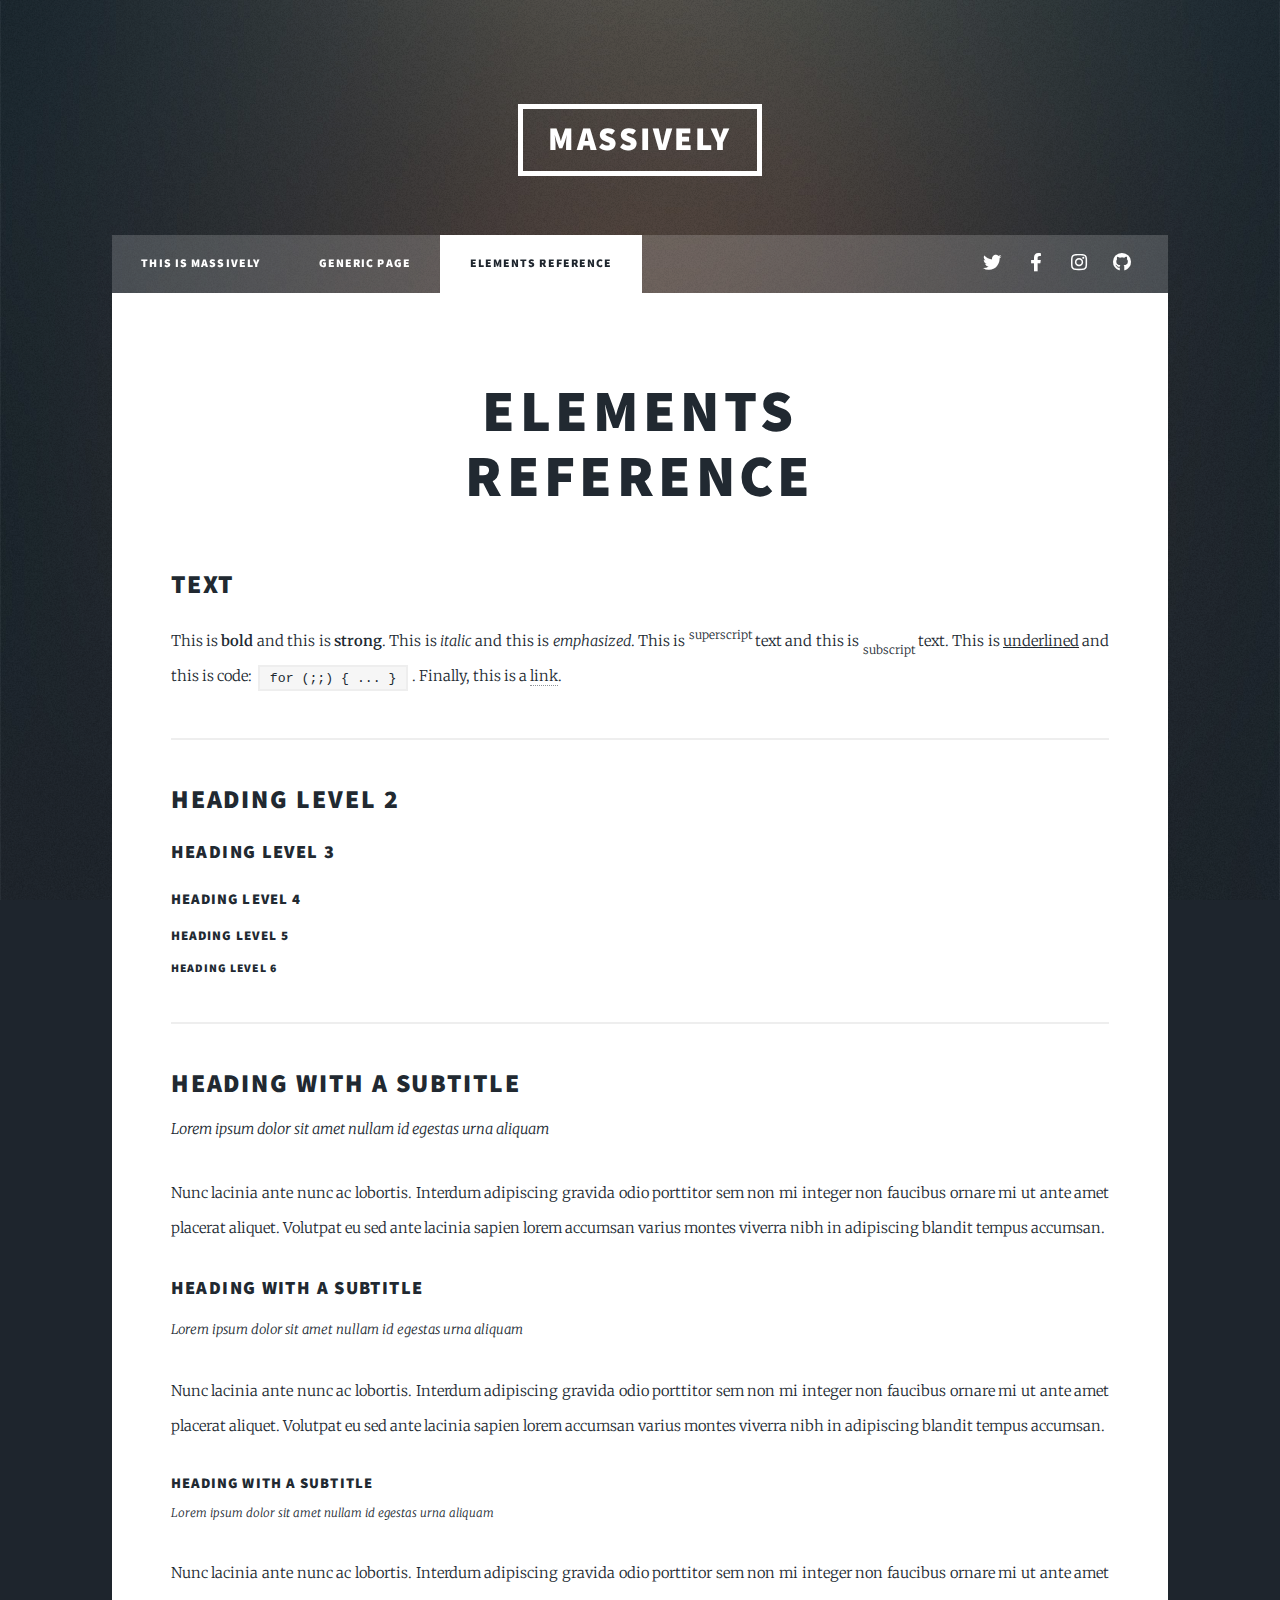
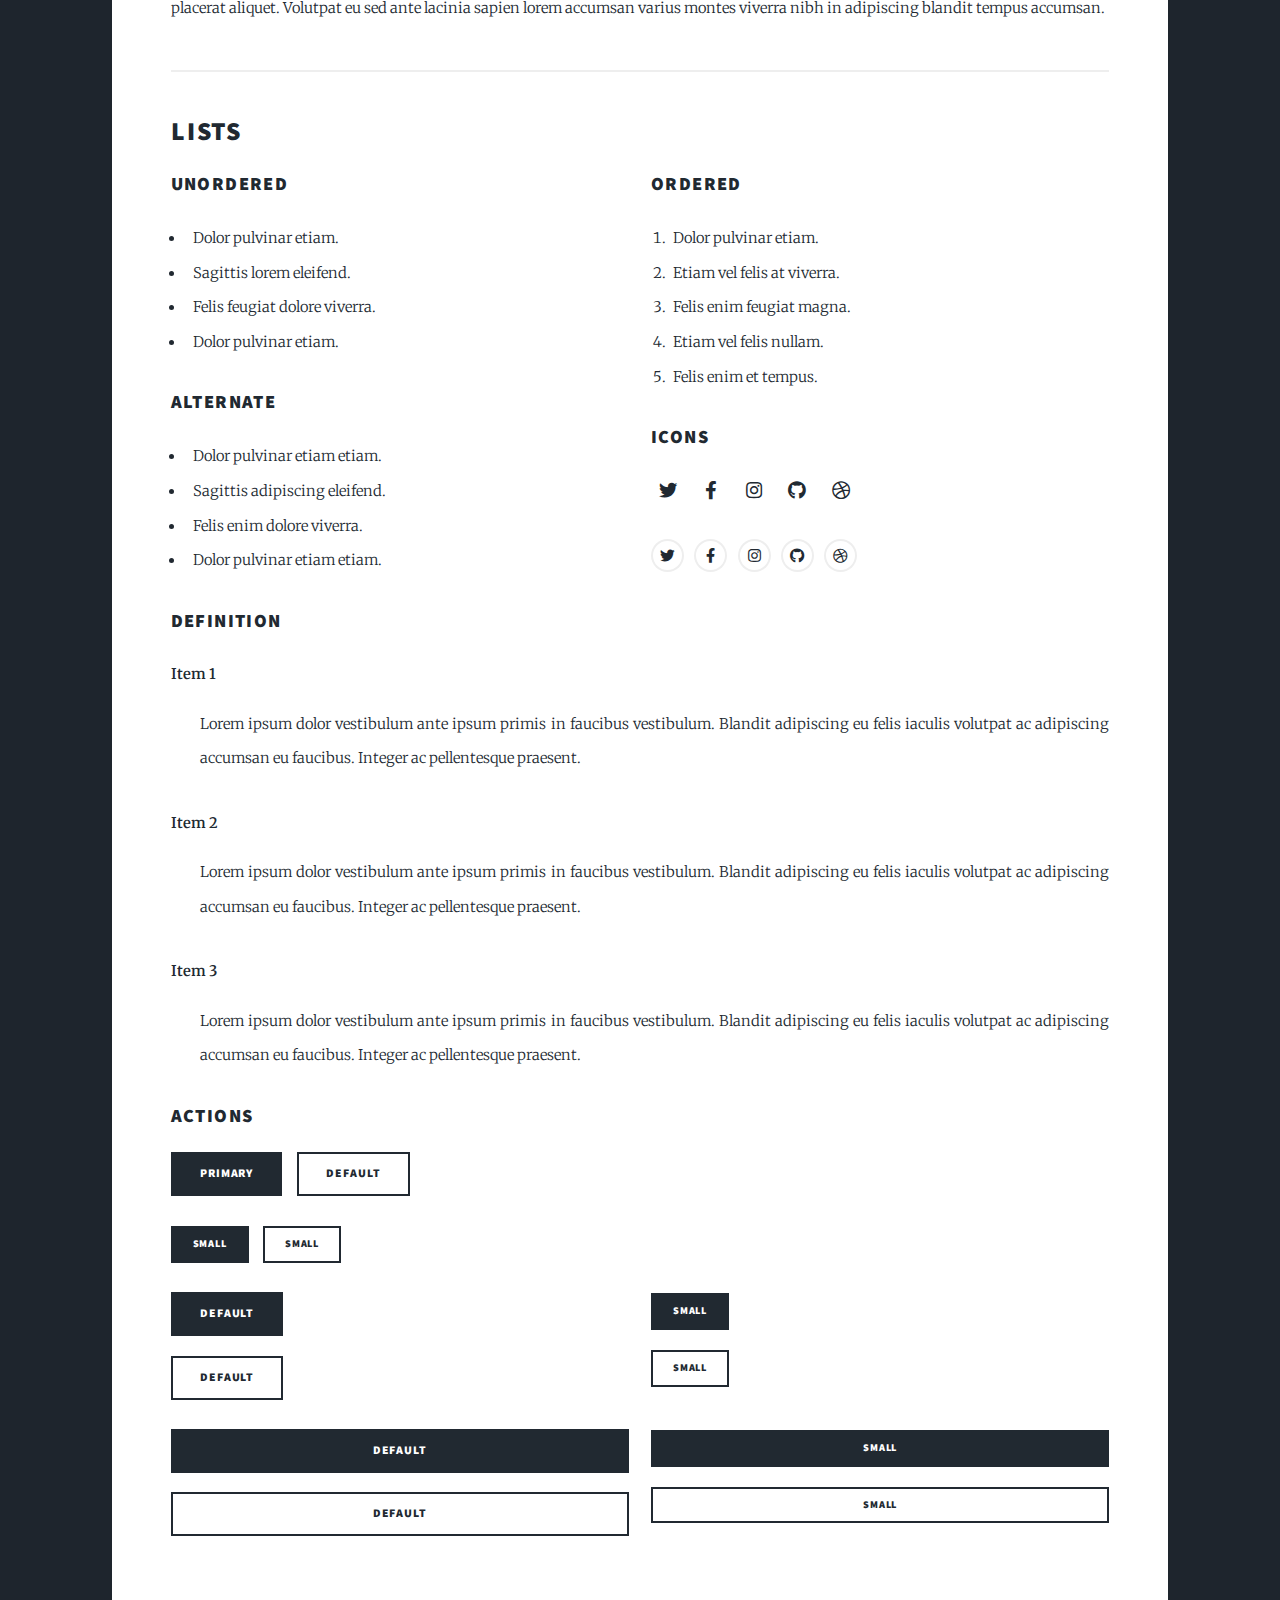
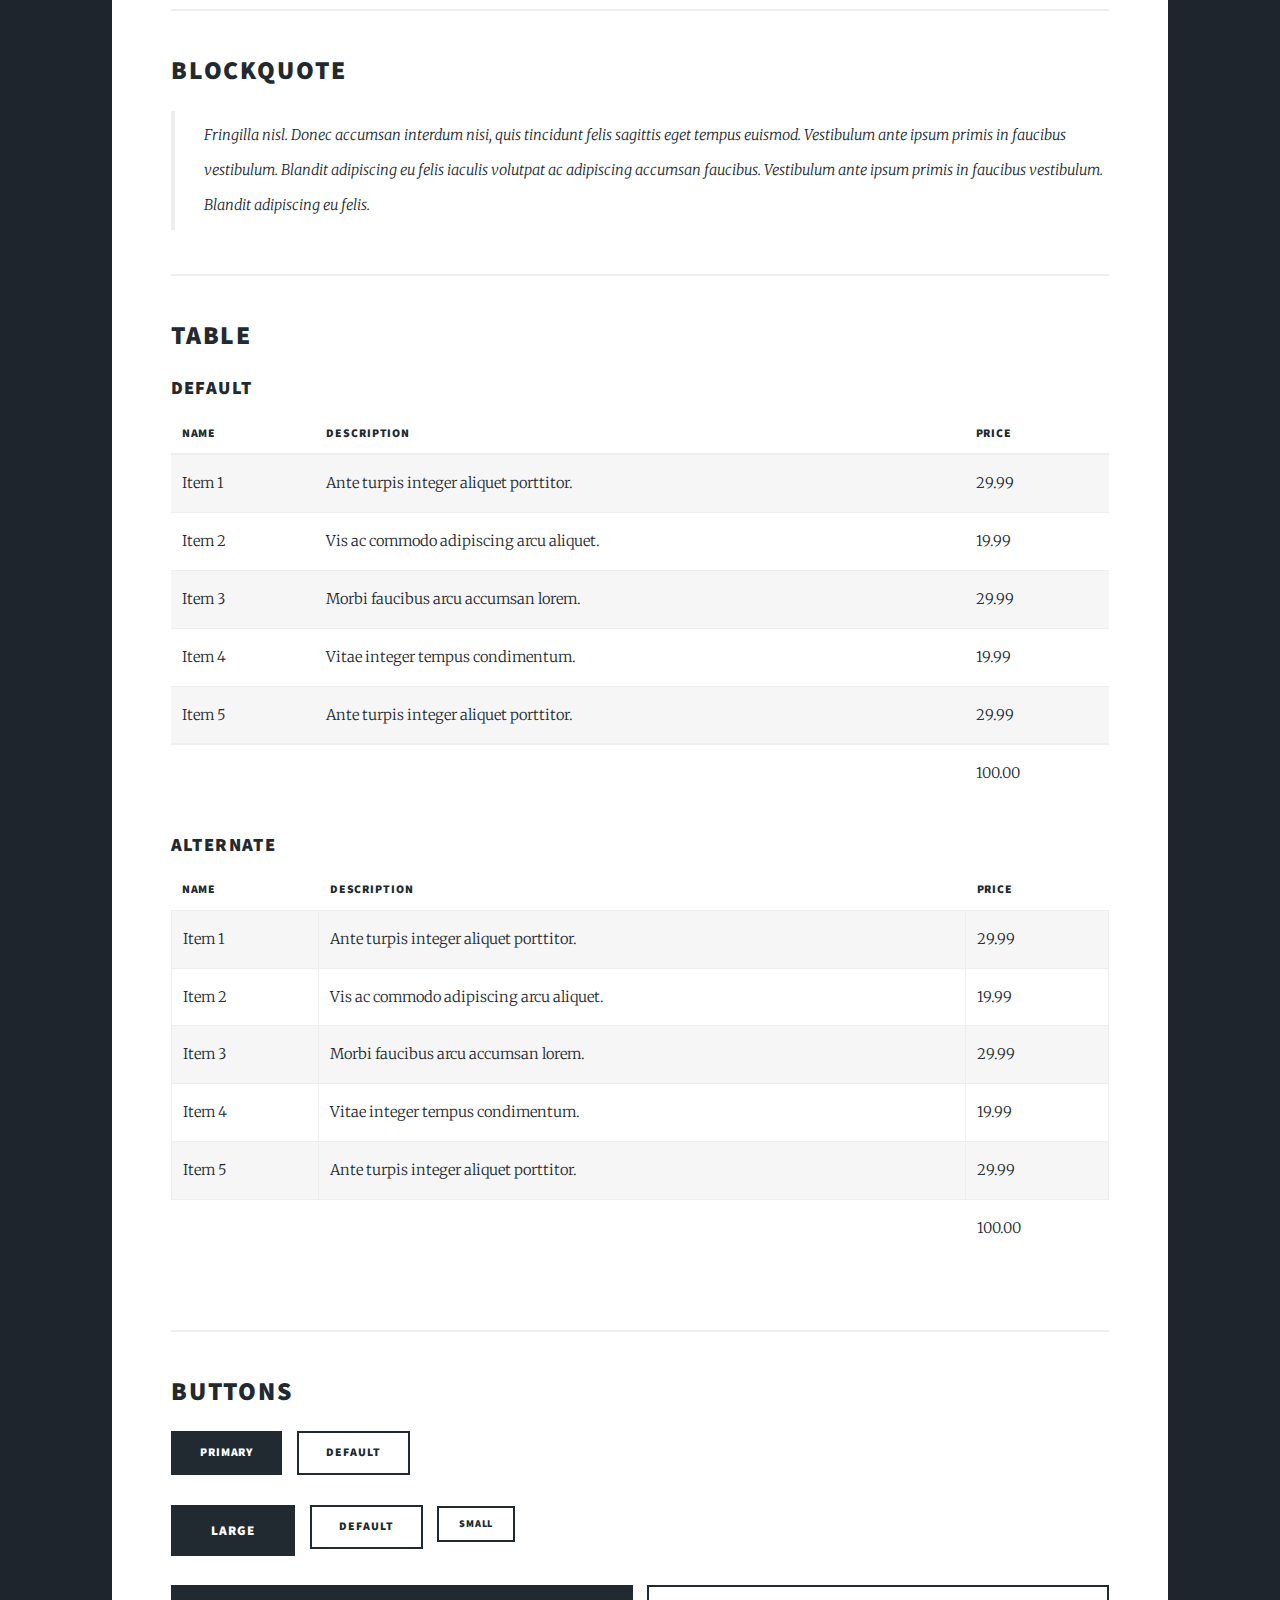
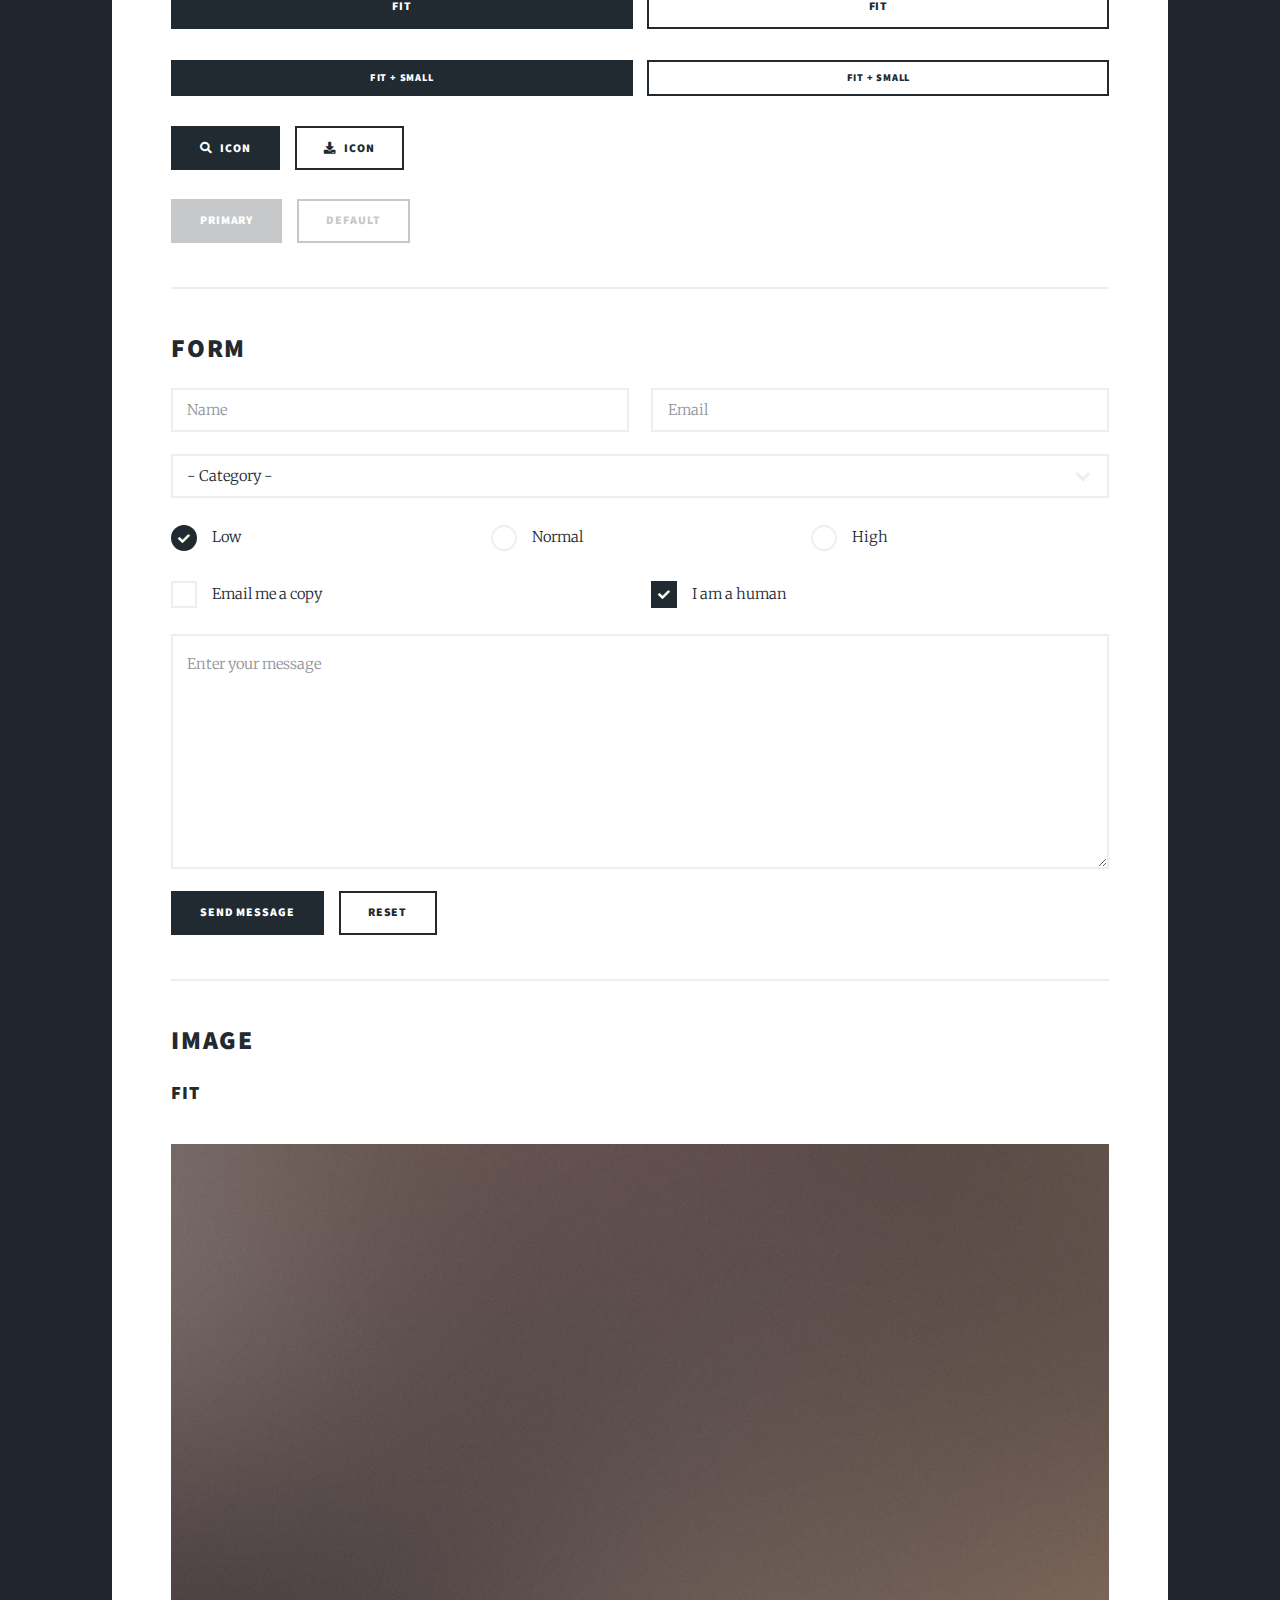
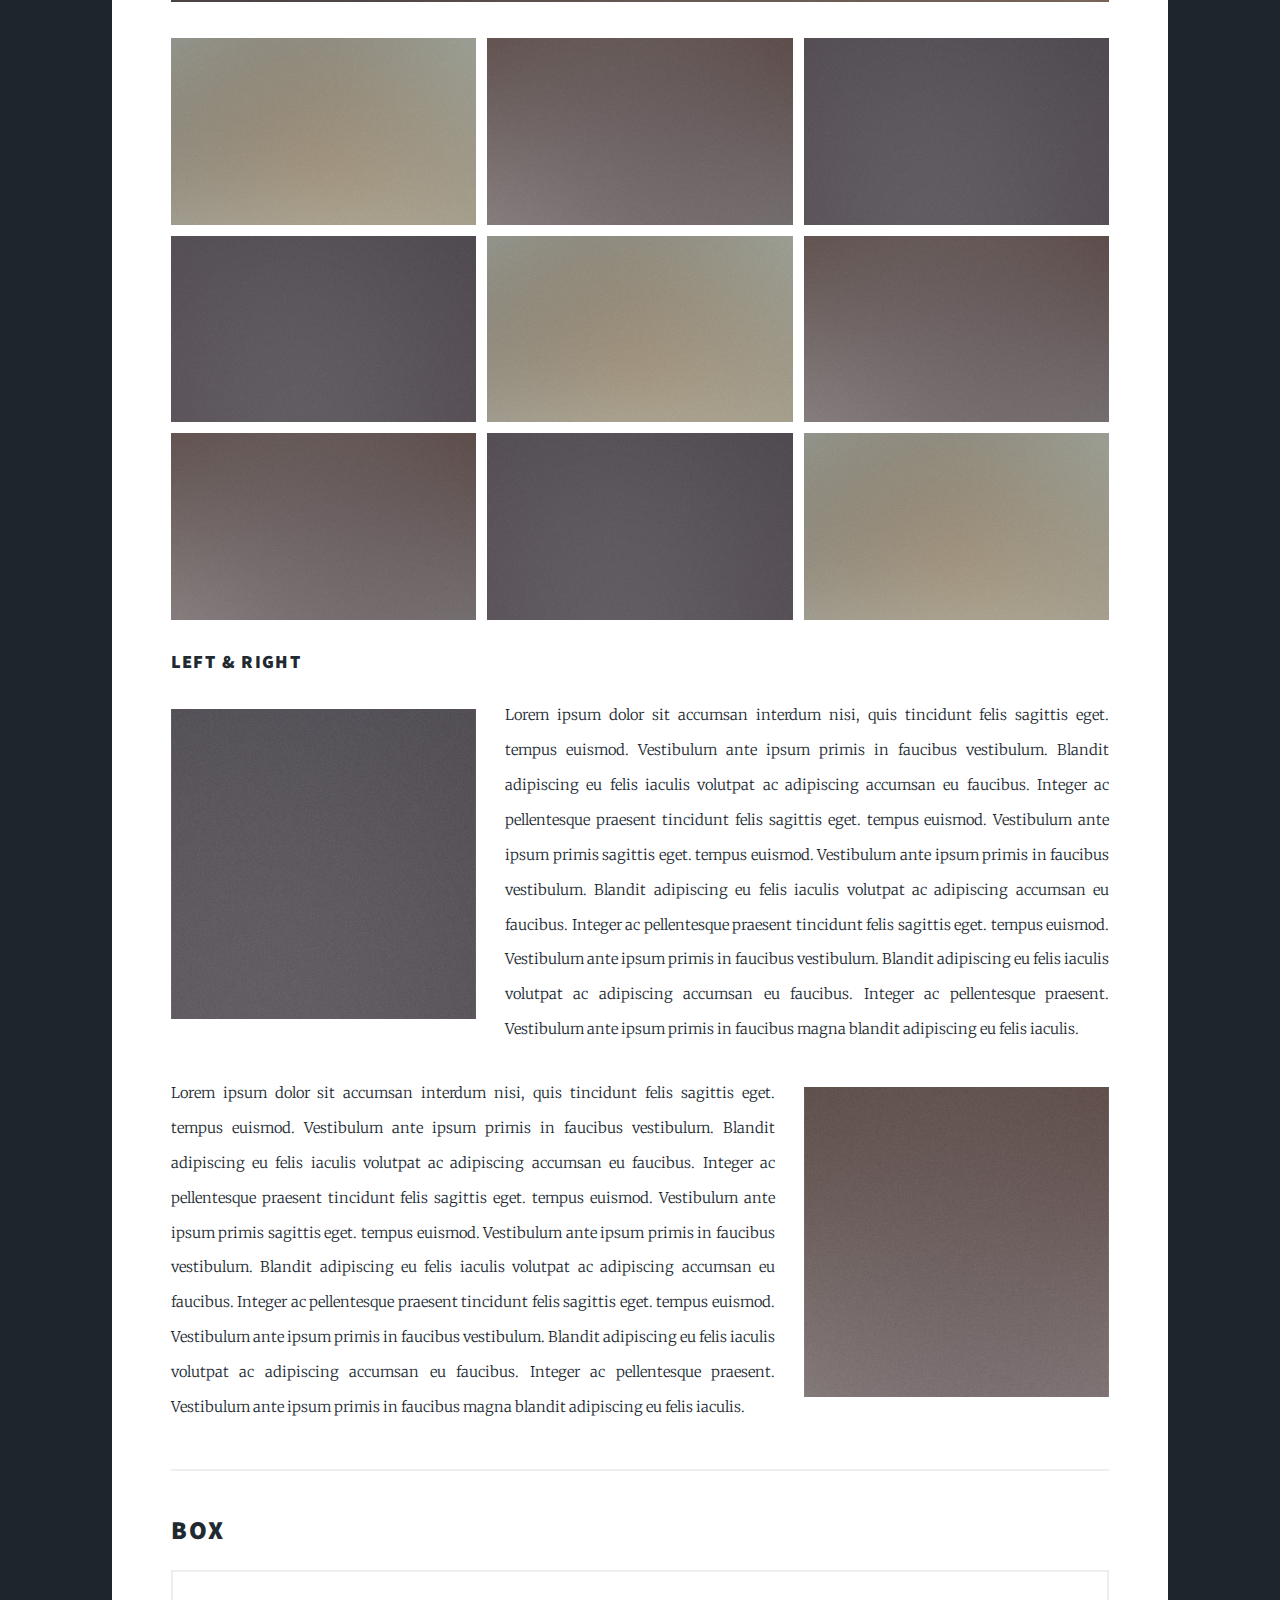
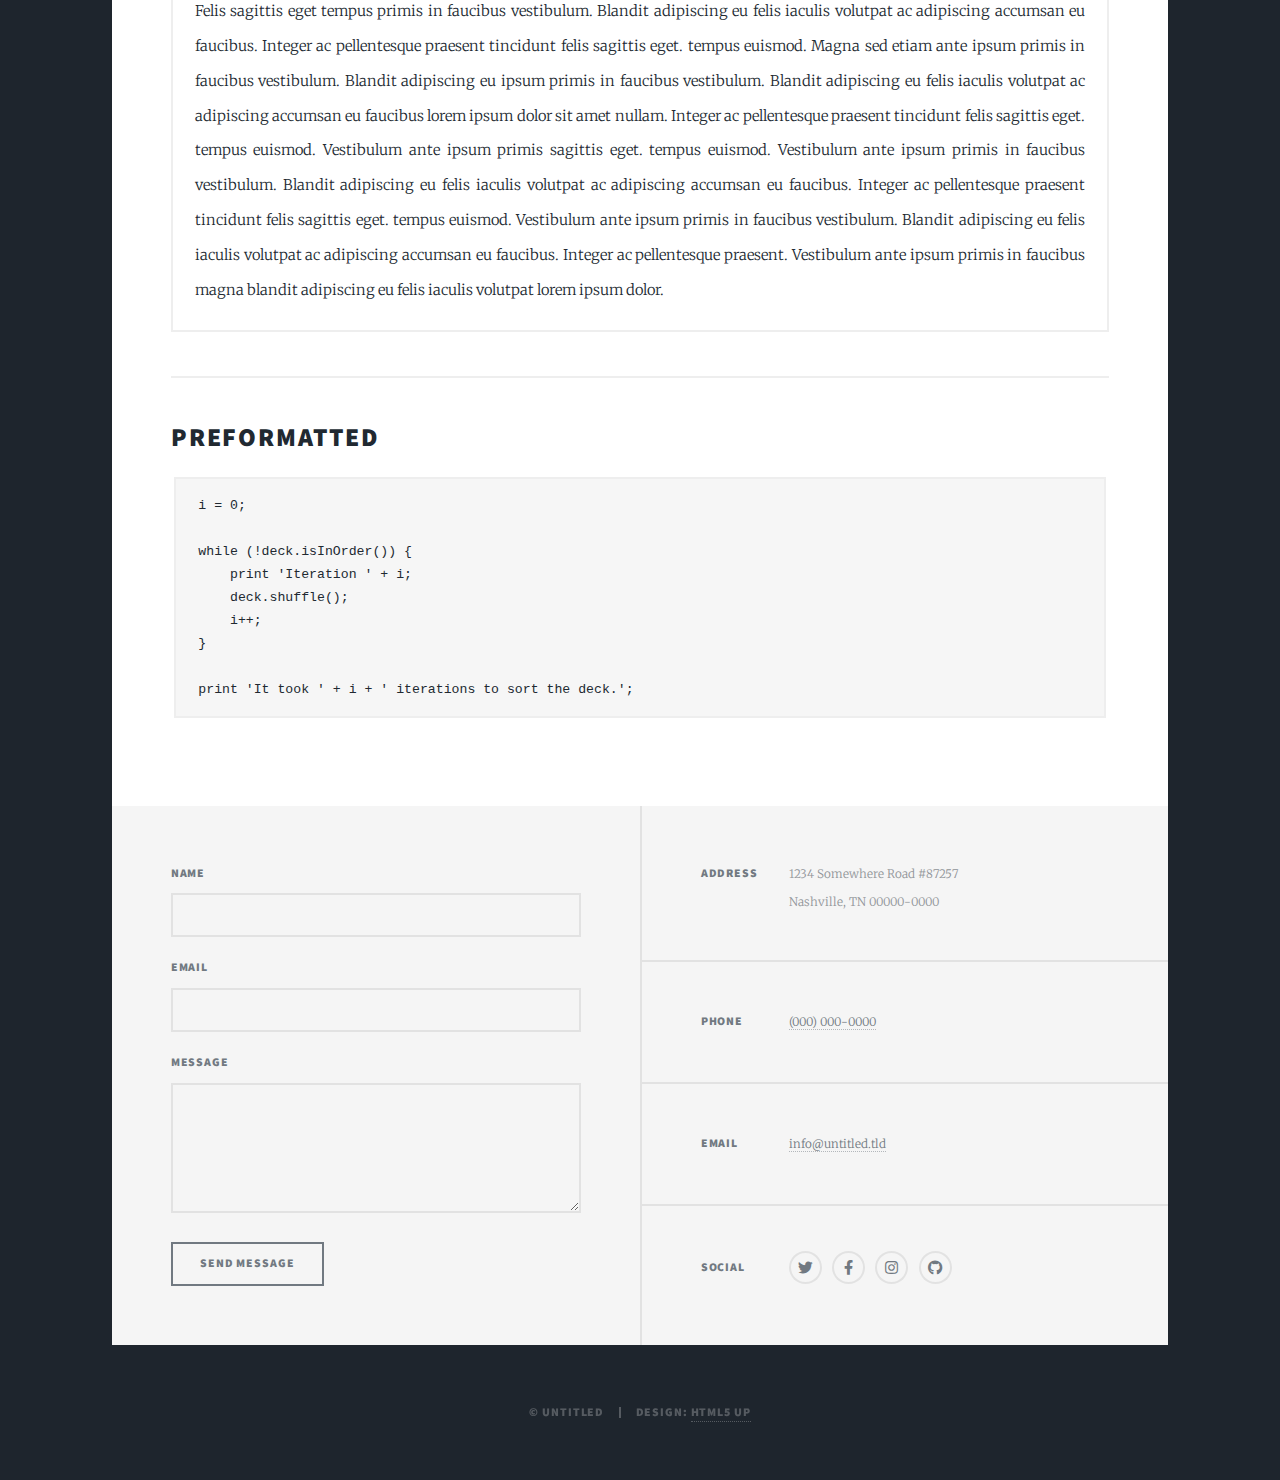
==== elements.html @ 6a014886 "Add files via upload" ====
<!DOCTYPE HTML>
<!--
	Massively by HTML5 UP
	html5up.net | @ajlkn
	Free for personal and commercial use under the CCA 3.0 license (html5up.net/license)
-->
<html>
	<head>
		<title>Elements Reference - Massively by HTML5 UP</title>
		<meta charset="utf-8" />
		<meta name="viewport" content="width=device-width, initial-scale=1, user-scalable=no" />
		<link rel="stylesheet" href="assets/css/main.css" />
		<noscript><link rel="stylesheet" href="assets/css/noscript.css" /></noscript>
	</head>
	<body class="is-preload">

		<!-- Wrapper -->
			<div id="wrapper">

				<!-- Header -->
					<header id="header">
						<a href="index.html" class="logo">Massively</a>
					</header>

				<!-- Nav -->
					<nav id="nav">
						<ul class="links">
							<li><a href="index.html">This is Massively</a></li>
							<li><a href="generic.html">Generic Page</a></li>
							<li class="active"><a href="elements.html">Elements Reference</a></li>
						</ul>
						<ul class="icons">
							<li><a href="#" class="icon brands fa-twitter"><span class="label">Twitter</span></a></li>
							<li><a href="#" class="icon brands fa-facebook-f"><span class="label">Facebook</span></a></li>
							<li><a href="#" class="icon brands fa-instagram"><span class="label">Instagram</span></a></li>
							<li><a href="#" class="icon brands fa-github"><span class="label">GitHub</span></a></li>
						</ul>
					</nav>

				<!-- Main -->
					<div id="main">

						<!-- Post -->
							<section class="post">
								<header class="major">
									<h1>Elements<br />
									Reference</h1>
								</header>

								<!-- Text stuff -->
									<h2>Text</h2>
									<p>This is <b>bold</b> and this is <strong>strong</strong>. This is <i>italic</i> and this is <em>emphasized</em>.
									This is <sup>superscript</sup> text and this is <sub>subscript</sub> text.
									This is <u>underlined</u> and this is code: <code>for (;;) { ... }</code>.
									Finally, this is a <a href="#">link</a>.</p>
									<hr />
									<h2>Heading Level 2</h2>
									<h3>Heading Level 3</h3>
									<h4>Heading Level 4</h4>
									<h5>Heading Level 5</h5>
									<h6>Heading Level 6</h6>
									<hr />
									<header>
										<h2>Heading with a Subtitle</h2>
										<p>Lorem ipsum dolor sit amet nullam id egestas urna aliquam</p>
									</header>
									<p>Nunc lacinia ante nunc ac lobortis. Interdum adipiscing gravida odio porttitor sem non mi integer non faucibus ornare mi ut ante amet placerat aliquet. Volutpat eu sed ante lacinia sapien lorem accumsan varius montes viverra nibh in adipiscing blandit tempus accumsan.</p>
									<header>
										<h3>Heading with a Subtitle</h3>
										<p>Lorem ipsum dolor sit amet nullam id egestas urna aliquam</p>
									</header>
									<p>Nunc lacinia ante nunc ac lobortis. Interdum adipiscing gravida odio porttitor sem non mi integer non faucibus ornare mi ut ante amet placerat aliquet. Volutpat eu sed ante lacinia sapien lorem accumsan varius montes viverra nibh in adipiscing blandit tempus accumsan.</p>
									<header>
										<h4>Heading with a Subtitle</h4>
										<p>Lorem ipsum dolor sit amet nullam id egestas urna aliquam</p>
									</header>
									<p>Nunc lacinia ante nunc ac lobortis. Interdum adipiscing gravida odio porttitor sem non mi integer non faucibus ornare mi ut ante amet placerat aliquet. Volutpat eu sed ante lacinia sapien lorem accumsan varius montes viverra nibh in adipiscing blandit tempus accumsan.</p>

									<hr />

								<!-- Lists -->
									<h2>Lists</h2>
									<div class="row">
										<div class="col-6 col-12-small">

											<h3>Unordered</h3>
											<ul>
												<li>Dolor pulvinar etiam.</li>
												<li>Sagittis lorem eleifend.</li>
												<li>Felis feugiat dolore viverra.</li>
												<li>Dolor pulvinar etiam.</li>
											</ul>

											<h3>Alternate</h3>
											<ul class="alt">
												<li>Dolor pulvinar etiam etiam.</li>
												<li>Sagittis adipiscing eleifend.</li>
												<li>Felis enim dolore viverra.</li>
												<li>Dolor pulvinar etiam etiam.</li>
											</ul>

										</div>
										<div class="col-6 col-12-small">

											<h3>Ordered</h3>
											<ol>
												<li>Dolor pulvinar etiam.</li>
												<li>Etiam vel felis at viverra.</li>
												<li>Felis enim feugiat magna.</li>
												<li>Etiam vel felis nullam.</li>
												<li>Felis enim et tempus.</li>
											</ol>

											<h3>Icons</h3>
											<ul class="icons">
												<li><a href="#" class="icon brands fa-twitter"><span class="label">Twitter</span></a></li>
												<li><a href="#" class="icon brands fa-facebook-f"><span class="label">Facebook</span></a></li>
												<li><a href="#" class="icon brands fa-instagram"><span class="label">Instagram</span></a></li>
												<li><a href="#" class="icon brands fa-github"><span class="label">Github</span></a></li>
												<li><a href="#" class="icon brands fa-dribbble"><span class="label">Dribbble</span></a></li>
											</ul>
											<ul class="icons alt">
												<li><a href="#" class="icon brands alt fa-twitter"><span class="label">Twitter</span></a></li>
												<li><a href="#" class="icon brands alt fa-facebook-f"><span class="label">Facebook</span></a></li>
												<li><a href="#" class="icon brands alt fa-instagram"><span class="label">Instagram</span></a></li>
												<li><a href="#" class="icon brands alt fa-github"><span class="label">Github</span></a></li>
												<li><a href="#" class="icon brands alt fa-dribbble"><span class="label">Dribbble</span></a></li>
											</ul>

										</div>
									</div>
									<h3>Definition</h3>
									<dl>
										<dt>Item 1</dt>
										<dd>
											<p>Lorem ipsum dolor vestibulum ante ipsum primis in faucibus vestibulum. Blandit adipiscing eu felis iaculis volutpat ac adipiscing accumsan eu faucibus. Integer ac pellentesque praesent.</p>
										</dd>
										<dt>Item 2</dt>
										<dd>
											<p>Lorem ipsum dolor vestibulum ante ipsum primis in faucibus vestibulum. Blandit adipiscing eu felis iaculis volutpat ac adipiscing accumsan eu faucibus. Integer ac pellentesque praesent.</p>
										</dd>
										<dt>Item 3</dt>
										<dd>
											<p>Lorem ipsum dolor vestibulum ante ipsum primis in faucibus vestibulum. Blandit adipiscing eu felis iaculis volutpat ac adipiscing accumsan eu faucibus. Integer ac pellentesque praesent.</p>
										</dd>
									</dl>

									<h3>Actions</h3>
									<ul class="actions">
										<li><a href="#" class="button primary">Primary</a></li>
										<li><a href="#" class="button">Default</a></li>
									</ul>
									<ul class="actions small">
										<li><a href="#" class="button primary small">Small</a></li>
										<li><a href="#" class="button small">Small</a></li>
									</ul>
									<div class="row">
										<div class="col-6 col-12-small">
											<ul class="actions stacked">
												<li><a href="#" class="button primary">Default</a></li>
												<li><a href="#" class="button">Default</a></li>
											</ul>
										</div>
										<div class="col-6 col-12-small">
											<ul class="actions stacked">
												<li><a href="#" class="button primary small">Small</a></li>
												<li><a href="#" class="button small">Small</a></li>
											</ul>
										</div>
									</div>
									<div class="row">
										<div class="col-6 col-12-small">
											<ul class="actions stacked">
												<li><a href="#" class="button primary fit">Default</a></li>
												<li><a href="#" class="button fit">Default</a></li>
											</ul>
										</div>
										<div class="col-6 col-12-small">
											<ul class="actions stacked">
												<li><a href="#" class="button primary small fit">Small</a></li>
												<li><a href="#" class="button small fit">Small</a></li>
											</ul>
										</div>
									</div>

									<hr />

								<!-- Blockquote -->
									<h2>Blockquote</h2>
									<blockquote>Fringilla nisl. Donec accumsan interdum nisi, quis tincidunt felis sagittis eget tempus euismod. Vestibulum ante ipsum primis in faucibus vestibulum. Blandit adipiscing eu felis iaculis volutpat ac adipiscing accumsan faucibus. Vestibulum ante ipsum primis in faucibus vestibulum. Blandit adipiscing eu felis.</blockquote>

									<hr />

								<!-- Table -->
									<h2>Table</h2>

									<h3>Default</h3>
									<div class="table-wrapper">
										<table>
											<thead>
												<tr>
													<th>Name</th>
													<th>Description</th>
													<th>Price</th>
												</tr>
											</thead>
											<tbody>
												<tr>
													<td>Item 1</td>
													<td>Ante turpis integer aliquet porttitor.</td>
													<td>29.99</td>
												</tr>
												<tr>
													<td>Item 2</td>
													<td>Vis ac commodo adipiscing arcu aliquet.</td>
													<td>19.99</td>
												</tr>
												<tr>
													<td>Item 3</td>
													<td> Morbi faucibus arcu accumsan lorem.</td>
													<td>29.99</td>
												</tr>
												<tr>
													<td>Item 4</td>
													<td>Vitae integer tempus condimentum.</td>
													<td>19.99</td>
												</tr>
												<tr>
													<td>Item 5</td>
													<td>Ante turpis integer aliquet porttitor.</td>
													<td>29.99</td>
												</tr>
											</tbody>
											<tfoot>
												<tr>
													<td colspan="2"></td>
													<td>100.00</td>
												</tr>
											</tfoot>
										</table>
									</div>

									<h3>Alternate</h3>
									<div class="table-wrapper">
										<table class="alt">
											<thead>
												<tr>
													<th>Name</th>
													<th>Description</th>
													<th>Price</th>
												</tr>
											</thead>
											<tbody>
												<tr>
													<td>Item 1</td>
													<td>Ante turpis integer aliquet porttitor.</td>
													<td>29.99</td>
												</tr>
												<tr>
													<td>Item 2</td>
													<td>Vis ac commodo adipiscing arcu aliquet.</td>
													<td>19.99</td>
												</tr>
												<tr>
													<td>Item 3</td>
													<td> Morbi faucibus arcu accumsan lorem.</td>
													<td>29.99</td>
												</tr>
												<tr>
													<td>Item 4</td>
													<td>Vitae integer tempus condimentum.</td>
													<td>19.99</td>
												</tr>
												<tr>
													<td>Item 5</td>
													<td>Ante turpis integer aliquet porttitor.</td>
													<td>29.99</td>
												</tr>
											</tbody>
											<tfoot>
												<tr>
													<td colspan="2"></td>
													<td>100.00</td>
												</tr>
											</tfoot>
										</table>
									</div>

									<hr />

								<!-- Buttons -->
									<h2>Buttons</h2>
									<ul class="actions">
										<li><a href="#" class="button primary">Primary</a></li>
										<li><a href="#" class="button">Default</a></li>
									</ul>
									<ul class="actions">
										<li><a href="#" class="button primary large">Large</a></li>
										<li><a href="#" class="button">Default</a></li>
										<li><a href="#" class="button small">Small</a></li>
									</ul>
									<ul class="actions fit">
										<li><a href="#" class="button primary fit">Fit</a></li>
										<li><a href="#" class="button fit">Fit</a></li>
									</ul>
									<ul class="actions fit small">
										<li><a href="#" class="button primary fit small">Fit + Small</a></li>
										<li><a href="#" class="button fit small">Fit + Small</a></li>
									</ul>
									<ul class="actions">
										<li><a href="#" class="button primary icon solid fa-search">Icon</a></li>
										<li><a href="#" class="button icon solid fa-download">Icon</a></li>
									</ul>
									<ul class="actions">
										<li><span class="button primary disabled">Primary</span></li>
										<li><span class="button disabled">Default</span></li>
									</ul>

									<hr />

								<!-- Form -->
									<h2>Form</h2>

									<form method="post" action="#">
										<div class="row gtr-uniform">
											<div class="col-6 col-12-xsmall">
												<input type="text" name="demo-name" id="demo-name" value="" placeholder="Name" />
											</div>
											<div class="col-6 col-12-xsmall">
												<input type="email" name="demo-email" id="demo-email" value="" placeholder="Email" />
											</div>
											<!-- Break -->
											<div class="col-12">
												<select name="demo-category" id="demo-category">
													<option value="">- Category -</option>
													<option value="1">Manufacturing</option>
													<option value="1">Shipping</option>
													<option value="1">Administration</option>
													<option value="1">Human Resources</option>
												</select>
											</div>
											<!-- Break -->
											<div class="col-4 col-12-small">
												<input type="radio" id="demo-priority-low" name="demo-priority" checked>
												<label for="demo-priority-low">Low</label>
											</div>
											<div class="col-4 col-12-small">
												<input type="radio" id="demo-priority-normal" name="demo-priority">
												<label for="demo-priority-normal">Normal</label>
											</div>
											<div class="col-4 col-12-small">
												<input type="radio" id="demo-priority-high" name="demo-priority">
												<label for="demo-priority-high">High</label>
											</div>
											<!-- Break -->
											<div class="col-6 col-12-small">
												<input type="checkbox" id="demo-copy" name="demo-copy">
												<label for="demo-copy">Email me a copy</label>
											</div>
											<div class="col-6 col-12-small">
												<input type="checkbox" id="demo-human" name="demo-human" checked>
												<label for="demo-human">I am a human</label>
											</div>
											<!-- Break -->
											<div class="col-12">
												<textarea name="demo-message" id="demo-message" placeholder="Enter your message" rows="6"></textarea>
											</div>
											<!-- Break -->
											<div class="col-12">
												<ul class="actions">
													<li><input type="submit" value="Send Message" class="primary" /></li>
													<li><input type="reset" value="Reset" /></li>
												</ul>
											</div>
										</div>
									</form>

									<hr />

								<!-- Image -->
									<h2>Image</h2>

									<h3>Fit</h3>
									<span class="image fit"><img src="images/pic01.jpg" alt="" /></span>
									<div class="box alt">
										<div class="row gtr-50 gtr-uniform">
											<div class="col-4"><span class="image fit"><img src="images/pic02.jpg" alt="" /></span></div>
											<div class="col-4"><span class="image fit"><img src="images/pic03.jpg" alt="" /></span></div>
											<div class="col-4"><span class="image fit"><img src="images/pic04.jpg" alt="" /></span></div>
											<!-- Break -->
											<div class="col-4"><span class="image fit"><img src="images/pic04.jpg" alt="" /></span></div>
											<div class="col-4"><span class="image fit"><img src="images/pic02.jpg" alt="" /></span></div>
											<div class="col-4"><span class="image fit"><img src="images/pic03.jpg" alt="" /></span></div>
											<!-- Break -->
											<div class="col-4"><span class="image fit"><img src="images/pic03.jpg" alt="" /></span></div>
											<div class="col-4"><span class="image fit"><img src="images/pic04.jpg" alt="" /></span></div>
											<div class="col-4"><span class="image fit"><img src="images/pic02.jpg" alt="" /></span></div>
										</div>
									</div>

									<h3>Left &amp; Right</h3>
									<p><span class="image left"><img src="images/pic08.jpg" alt="" /></span>Lorem ipsum dolor sit accumsan interdum nisi, quis tincidunt felis sagittis eget. tempus euismod. Vestibulum ante ipsum primis in faucibus vestibulum. Blandit adipiscing eu felis iaculis volutpat ac adipiscing accumsan eu faucibus. Integer ac pellentesque praesent tincidunt felis sagittis eget. tempus euismod. Vestibulum ante ipsum primis sagittis eget. tempus euismod. Vestibulum ante ipsum primis in faucibus vestibulum. Blandit adipiscing eu felis iaculis volutpat ac adipiscing accumsan eu faucibus. Integer ac pellentesque praesent tincidunt felis sagittis eget. tempus euismod. Vestibulum ante ipsum primis in faucibus vestibulum. Blandit adipiscing eu felis iaculis volutpat ac adipiscing accumsan eu faucibus. Integer ac pellentesque praesent. Vestibulum ante ipsum primis in faucibus magna blandit adipiscing eu felis iaculis.</p>
									<p><span class="image right"><img src="images/pic09.jpg" alt="" /></span>Lorem ipsum dolor sit accumsan interdum nisi, quis tincidunt felis sagittis eget. tempus euismod. Vestibulum ante ipsum primis in faucibus vestibulum. Blandit adipiscing eu felis iaculis volutpat ac adipiscing accumsan eu faucibus. Integer ac pellentesque praesent tincidunt felis sagittis eget. tempus euismod. Vestibulum ante ipsum primis sagittis eget. tempus euismod. Vestibulum ante ipsum primis in faucibus vestibulum. Blandit adipiscing eu felis iaculis volutpat ac adipiscing accumsan eu faucibus. Integer ac pellentesque praesent tincidunt felis sagittis eget. tempus euismod. Vestibulum ante ipsum primis in faucibus vestibulum. Blandit adipiscing eu felis iaculis volutpat ac adipiscing accumsan eu faucibus. Integer ac pellentesque praesent. Vestibulum ante ipsum primis in faucibus magna blandit adipiscing eu felis iaculis.</p>

									<hr />

								<!-- Box -->
									<h2>Box</h2>
									<div class="box">
										<p>Felis sagittis eget tempus primis in faucibus vestibulum. Blandit adipiscing eu felis iaculis volutpat ac adipiscing accumsan eu faucibus. Integer ac pellentesque praesent tincidunt felis sagittis eget. tempus euismod. Magna sed etiam ante ipsum primis in faucibus vestibulum. Blandit adipiscing eu ipsum primis in faucibus vestibulum. Blandit adipiscing eu felis iaculis volutpat ac adipiscing accumsan eu faucibus lorem ipsum dolor sit amet nullam. Integer ac pellentesque praesent tincidunt felis sagittis eget. tempus euismod. Vestibulum ante ipsum primis sagittis eget. tempus euismod. Vestibulum ante ipsum primis in faucibus vestibulum. Blandit adipiscing eu felis iaculis volutpat ac adipiscing accumsan eu faucibus. Integer ac pellentesque praesent tincidunt felis sagittis eget. tempus euismod. Vestibulum ante ipsum primis in faucibus vestibulum. Blandit adipiscing eu felis iaculis volutpat ac adipiscing accumsan eu faucibus. Integer ac pellentesque praesent. Vestibulum ante ipsum primis in faucibus magna blandit adipiscing eu felis iaculis volutpat lorem ipsum dolor.</p>
									</div>

									<hr />

								<!-- Preformatted Code -->
									<h2>Preformatted</h2>
									<pre><code>i = 0;

while (!deck.isInOrder()) {
    print 'Iteration ' + i;
    deck.shuffle();
    i++;
}

print 'It took ' + i + ' iterations to sort the deck.';
</code></pre>

							</section>

					</div>

				<!-- Footer -->
					<footer id="footer">
						<section>
							<form method="post" action="#">
								<div class="fields">
									<div class="field">
										<label for="name">Name</label>
										<input type="text" name="name" id="name" />
									</div>
									<div class="field">
										<label for="email">Email</label>
										<input type="text" name="email" id="email" />
									</div>
									<div class="field">
										<label for="message">Message</label>
										<textarea name="message" id="message" rows="3"></textarea>
									</div>
								</div>
								<ul class="actions">
									<li><input type="submit" value="Send Message" /></li>
								</ul>
							</form>
						</section>
						<section class="split contact">
							<section class="alt">
								<h3>Address</h3>
								<p>1234 Somewhere Road #87257<br />
								Nashville, TN 00000-0000</p>
							</section>
							<section>
								<h3>Phone</h3>
								<p><a href="#">(000) 000-0000</a></p>
							</section>
							<section>
								<h3>Email</h3>
								<p><a href="#">info@untitled.tld</a></p>
							</section>
							<section>
								<h3>Social</h3>
								<ul class="icons alt">
									<li><a href="#" class="icon brands alt fa-twitter"><span class="label">Twitter</span></a></li>
									<li><a href="#" class="icon brands alt fa-facebook-f"><span class="label">Facebook</span></a></li>
									<li><a href="#" class="icon brands alt fa-instagram"><span class="label">Instagram</span></a></li>
									<li><a href="#" class="icon brands alt fa-github"><span class="label">GitHub</span></a></li>
								</ul>
							</section>
						</section>
					</footer>

				<!-- Copyright -->
					<div id="copyright">
						<ul><li>&copy; Untitled</li><li>Design: <a href="https://html5up.net">HTML5 UP</a></li></ul>
					</div>

			</div>

		<!-- Scripts -->
			<script src="assets/js/jquery.min.js"></script>
			<script src="assets/js/jquery.scrollex.min.js"></script>
			<script src="assets/js/jquery.scrolly.min.js"></script>
			<script src="assets/js/browser.min.js"></script>
			<script src="assets/js/breakpoints.min.js"></script>
			<script src="assets/js/util.js"></script>
			<script src="assets/js/main.js"></script>

	</body>
</html>
---- assets/css/main.css ----
@import url(fontawesome-all.min.css);
@import url("https://fonts.googleapis.com/css?family=Merriweather:300,700,300italic,700italic|Source+Sans+Pro:900");

/*
	Massively by HTML5 UP
	html5up.net | @ajlkn
	Free for personal and commercial use under the CCA 3.0 license (html5up.net/license)
*/

html, body, div, span, applet, object,
iframe, h1, h2, h3, h4, h5, h6, p, blockquote,
pre, a, abbr, acronym, address, big, cite,
code, del, dfn, em, img, ins, kbd, q, s, samp,
small, strike, strong, sub, sup, tt, var, b,
u, i, center, dl, dt, dd, ol, ul, li, fieldset,
form, label, legend, table, caption, tbody,
tfoot, thead, tr, th, td, article, aside,
canvas, details, embed, figure, figcaption,
footer, header, hgroup, menu, nav, output, ruby,
section, summary, time, mark, audio, video {
	margin: 0;
	padding: 0;
	border: 0;
	font-size: 100%;
	font: inherit;
	vertical-align: baseline;}

article, aside, details, figcaption, figure,
footer, header, hgroup, menu, nav, section {
	display: block;}

body {
	line-height: 1;
}

ol, ul {
	list-style: none;
}

blockquote, q {
	quotes: none;
}

	blockquote:before, blockquote:after, q:before, q:after {
		content: '';
		content: none;
	}

table {
	border-collapse: collapse;
	border-spacing: 0;
}

body {
	-webkit-text-size-adjust: none;
}

mark {
	background-color: transparent;
	color: inherit;
}

input::-moz-focus-inner {
	border: 0;
	padding: 0;
}

input, select, textarea {
	-moz-appearance: none;
	-webkit-appearance: none;
	-ms-appearance: none;
	appearance: none;
}

/* Basic */

	@-ms-viewport {
		width: device-width;
	}

	body {
		-ms-overflow-style: scrollbar;
	}

	@media screen and (max-width: 480px) {

		html, body {
			min-width: 320px;
		}

	}

	html {
		box-sizing: border-box;
	}

	*, *:before, *:after {
		box-sizing: inherit;
	}

	body {
		background-color: #1e252d;
	}

		body.is-preload *, body.is-preload *:before, body.is-preload *:after {
			-moz-animation: none !important;
			-webkit-animation: none !important;
			-ms-animation: none !important;
			animation: none !important;
			-moz-transition: none !important;
			-webkit-transition: none !important;
			-ms-transition: none !important;
			transition: none !important;
		}

/* Type */

	html {
		font-size: 16pt;
	}

		@media screen and (max-width: 1680px) {

			html {
				font-size: 12pt;
			}

		}

		@media screen and (max-width: 1280px) {

			html {
				font-size: 11pt;
			}

		}

		@media screen and (max-width: 360px) {

			html {
				font-size: 10pt;
			}

		}

	body {
		color: #212931;
	}

	body, input, select, textarea {
		font-family: "Merriweather", Georgia, serif;
		font-weight: 300;
		font-size: 1rem;
		line-height: 2.375;
	}

	a {
		-moz-transition: color 0.2s ease-in-out, background-color 0.2s ease-in-out, border-color 0.2s ease-in-out, box-shadow 0.2s ease-in-out;
		-webkit-transition: color 0.2s ease-in-out, background-color 0.2s ease-in-out, border-color 0.2s ease-in-out, box-shadow 0.2s ease-in-out;
		-ms-transition: color 0.2s ease-in-out, background-color 0.2s ease-in-out, border-color 0.2s ease-in-out, box-shadow 0.2s ease-in-out;
		transition: color 0.2s ease-in-out, background-color 0.2s ease-in-out, border-color 0.2s ease-in-out, box-shadow 0.2s ease-in-out;
		border-bottom: dotted 1px;
		text-decoration: none;
	}

		a:hover {
			border-bottom-color: transparent;
		}

	strong, b {
		font-weight: 600;
	}

	em, i {
		font-style: italic;
	}

	p {
		text-align: justify;
		margin: 0 0 2rem 0;
	}

	h1, h2, h3, h4, h5, h6 {
		font-family: "Source Sans Pro", Helvetica, sans-serif;
		font-weight: 900;
		line-height: 1.5;
		letter-spacing: 0.075em;
		text-transform: uppercase;
		margin: 0 0 1rem 0;
	}

		h1 a, h2 a, h3 a, h4 a, h5 a, h6 a {
			border-bottom: 0;
			color: inherit;
			text-decoration: none;
		}

	h1 {
		font-size: 4rem;
		line-height: 1.1;
		margin: 0 0 2rem 0;
	}

	h2 {
		font-size: 1.75rem;
		line-height: 1.3;
		margin: 0 0 1.5rem 0;
	}

	h3 {
		font-size: 1.25rem;
		margin: 0 0 1.5rem 0;
	}

	h4 {
		font-size: 1rem;
	}

	h5 {
		font-size: 0.9rem;
	}

	h6 {
		font-size: 0.8rem;
	}

	sub {
		font-size: 0.8rem;
		position: relative;
		top: 0.5rem;
	}

	sup {
		font-size: 0.8rem;
		position: relative;
		top: -0.5rem;
	}

	blockquote {
		border-left: solid 4px;
		font-style: italic;
		margin: 0 0 2rem 0;
		padding: 0.5rem 0 0.5rem 2rem;
	}

	code {
		border: solid 2px;
		font-family: "Courier New", monospace;
		font-size: 0.9rem;
		margin: 0 0.25rem;
		padding: 0.25rem 0.65rem;
	}

	pre {
		-webkit-overflow-scrolling: touch;
		font-family: "Courier New", monospace;
		font-size: 0.9rem;
		margin: 0 0 2rem 0;
	}

		pre code {
			display: block;
			line-height: 1.75;
			padding: 1rem 1.5rem;
			overflow-x: auto;
		}

	hr {
		border: 0;
		border-bottom: solid 2px;
		margin: 3rem 0;
	}

		hr.major {
			margin: 5rem 0;
		}

	.align-left {
		text-align: left;
	}

	.align-center {
		text-align: center;
	}

	.align-right {
		text-align: right;
	}

	input, select, textarea {
		color: #212931;
	}

	a {
		color: #212931;
		border-bottom-color: rgba(33, 41, 49, 0.5);
	}

		a:hover {
			border-bottom-color: transparent;
			color: #18bfef !important;
		}

	strong, b {
		color: #212931;
	}

	h1, h2, h3, h4, h5, h6 {
		color: #212931;
	}

	blockquote {
		border-left-color: #eeeeee;
	}

	code {
		background: rgba(220, 220, 220, 0.25);
		border-color: #eeeeee;
	}

	hr {
		border-bottom-color: #eeeeee;
	}

/* Row */

	.row {
		display: flex;
		flex-wrap: wrap;
		box-sizing: border-box;
		align-items: stretch;
	}

		.row > * {
			box-sizing: border-box;
		}

		.row.gtr-uniform > * > :last-child {
			margin-bottom: 0;
		}

		.row.aln-left {
			justify-content: flex-start;
		}

		.row.aln-center {
			justify-content: center;
		}

		.row.aln-right {
			justify-content: flex-end;
		}

		.row.aln-top {
			align-items: flex-start;
		}

		.row.aln-middle {
			align-items: center;
		}

		.row.aln-bottom {
			align-items: flex-end;
		}

		.row > .imp {
			order: -1;
		}

		.row > .col-1 {
			width: 8.33333%;
		}

		.row > .off-1 {
			margin-left: 8.33333%;
		}

		.row > .col-2 {
			width: 16.66667%;
		}

		.row > .off-2 {
			margin-left: 16.66667%;
		}

		.row > .col-3 {
			width: 25%;
		}

		.row > .off-3 {
			margin-left: 25%;
		}

		.row > .col-4 {
			width: 33.33333%;
		}

		.row > .off-4 {
			margin-left: 33.33333%;
		}

		.row > .col-5 {
			width: 41.66667%;
		}

		.row > .off-5 {
			margin-left: 41.66667%;
		}

		.row > .col-6 {
			width: 50%;
		}

		.row > .off-6 {
			margin-left: 50%;
		}

		.row > .col-7 {
			width: 58.33333%;
		}

		.row > .off-7 {
			margin-left: 58.33333%;
		}

		.row > .col-8 {
			width: 66.66667%;
		}

		.row > .off-8 {
			margin-left: 66.66667%;
		}

		.row > .col-9 {
			width: 75%;
		}

		.row > .off-9 {
			margin-left: 75%;
		}

		.row > .col-10 {
			width: 83.33333%;
		}

		.row > .off-10 {
			margin-left: 83.33333%;
		}

		.row > .col-11 {
			width: 91.66667%;
		}

		.row > .off-11 {
			margin-left: 91.66667%;
		}

		.row > .col-12 {
			width: 100%;
		}

		.row > .off-12 {
			margin-left: 100%;
		}

		.row.gtr-0 {
			margin-top: 0;
			margin-left: 0rem;
		}

			.row.gtr-0 > * {
				padding: 0 0 0 0rem;
			}

			.row.gtr-0.gtr-uniform {
				margin-top: 0rem;
			}

				.row.gtr-0.gtr-uniform > * {
					padding-top: 0rem;
				}

		.row.gtr-25 {
			margin-top: 0;
			margin-left: -0.375rem;
		}

			.row.gtr-25 > * {
				padding: 0 0 0 0.375rem;
			}

			.row.gtr-25.gtr-uniform {
				margin-top: -0.375rem;
			}

				.row.gtr-25.gtr-uniform > * {
					padding-top: 0.375rem;
				}

		.row.gtr-50 {
			margin-top: 0;
			margin-left: -0.75rem;
		}

			.row.gtr-50 > * {
				padding: 0 0 0 0.75rem;
			}

			.row.gtr-50.gtr-uniform {
				margin-top: -0.75rem;
			}

				.row.gtr-50.gtr-uniform > * {
					padding-top: 0.75rem;
				}

		.row {
			margin-top: 0;
			margin-left: -1.5rem;
		}

			.row > * {
				padding: 0 0 0 1.5rem;
			}

			.row.gtr-uniform {
				margin-top: -1.5rem;
			}

				.row.gtr-uniform > * {
					padding-top: 1.5rem;
				}

		.row.gtr-150 {
			margin-top: 0;
			margin-left: -2.25rem;
		}

			.row.gtr-150 > * {
				padding: 0 0 0 2.25rem;
			}

			.row.gtr-150.gtr-uniform {
				margin-top: -2.25rem;
			}

				.row.gtr-150.gtr-uniform > * {
					padding-top: 2.25rem;
				}

		.row.gtr-200 {
			margin-top: 0;
			margin-left: -3rem;
		}

			.row.gtr-200 > * {
				padding: 0 0 0 3rem;
			}

			.row.gtr-200.gtr-uniform {
				margin-top: -3rem;
			}

				.row.gtr-200.gtr-uniform > * {
					padding-top: 3rem;
				}

		@media screen and (max-width: 1680px) {

			.row {
				display: flex;
				flex-wrap: wrap;
				box-sizing: border-box;
				align-items: stretch;
			}

				.row > * {
					box-sizing: border-box;
				}

				.row.gtr-uniform > * > :last-child {
					margin-bottom: 0;
				}

				.row.aln-left {
					justify-content: flex-start;
				}

				.row.aln-center {
					justify-content: center;
				}

				.row.aln-right {
					justify-content: flex-end;
				}

				.row.aln-top {
					align-items: flex-start;
				}

				.row.aln-middle {
					align-items: center;
				}

				.row.aln-bottom {
					align-items: flex-end;
				}

				.row > .imp-xlarge {
					order: -1;
				}

				.row > .col-1-xlarge {
					width: 8.33333%;
				}

				.row > .off-1-xlarge {
					margin-left: 8.33333%;
				}

				.row > .col-2-xlarge {
					width: 16.66667%;
				}

				.row > .off-2-xlarge {
					margin-left: 16.66667%;
				}

				.row > .col-3-xlarge {
					width: 25%;
				}

				.row > .off-3-xlarge {
					margin-left: 25%;
				}

				.row > .col-4-xlarge {
					width: 33.33333%;
				}

				.row > .off-4-xlarge {
					margin-left: 33.33333%;
				}

				.row > .col-5-xlarge {
					width: 41.66667%;
				}

				.row > .off-5-xlarge {
					margin-left: 41.66667%;
				}

				.row > .col-6-xlarge {
					width: 50%;
				}

				.row > .off-6-xlarge {
					margin-left: 50%;
				}

				.row > .col-7-xlarge {
					width: 58.33333%;
				}

				.row > .off-7-xlarge {
					margin-left: 58.33333%;
				}

				.row > .col-8-xlarge {
					width: 66.66667%;
				}

				.row > .off-8-xlarge {
					margin-left: 66.66667%;
				}

				.row > .col-9-xlarge {
					width: 75%;
				}

				.row > .off-9-xlarge {
					margin-left: 75%;
				}

				.row > .col-10-xlarge {
					width: 83.33333%;
				}

				.row > .off-10-xlarge {
					margin-left: 83.33333%;
				}

				.row > .col-11-xlarge {
					width: 91.66667%;
				}

				.row > .off-11-xlarge {
					margin-left: 91.66667%;
				}

				.row > .col-12-xlarge {
					width: 100%;
				}

				.row > .off-12-xlarge {
					margin-left: 100%;
				}

				.row.gtr-0 {
					margin-top: 0;
					margin-left: 0rem;
				}

					.row.gtr-0 > * {
						padding: 0 0 0 0rem;
					}

					.row.gtr-0.gtr-uniform {
						margin-top: 0rem;
					}

						.row.gtr-0.gtr-uniform > * {
							padding-top: 0rem;
						}

				.row.gtr-25 {
					margin-top: 0;
					margin-left: -0.375rem;
				}

					.row.gtr-25 > * {
						padding: 0 0 0 0.375rem;
					}

					.row.gtr-25.gtr-uniform {
						margin-top: -0.375rem;
					}

						.row.gtr-25.gtr-uniform > * {
							padding-top: 0.375rem;
						}

				.row.gtr-50 {
					margin-top: 0;
					margin-left: -0.75rem;
				}

					.row.gtr-50 > * {
						padding: 0 0 0 0.75rem;
					}

					.row.gtr-50.gtr-uniform {
						margin-top: -0.75rem;
					}

						.row.gtr-50.gtr-uniform > * {
							padding-top: 0.75rem;
						}

				.row {
					margin-top: 0;
					margin-left: -1.5rem;
				}

					.row > * {
						padding: 0 0 0 1.5rem;
					}

					.row.gtr-uniform {
						margin-top: -1.5rem;
					}

						.row.gtr-uniform > * {
							padding-top: 1.5rem;
						}

				.row.gtr-150 {
					margin-top: 0;
					margin-left: -2.25rem;
				}

					.row.gtr-150 > * {
						padding: 0 0 0 2.25rem;
					}

					.row.gtr-150.gtr-uniform {
						margin-top: -2.25rem;
					}

						.row.gtr-150.gtr-uniform > * {
							padding-top: 2.25rem;
						}

				.row.gtr-200 {
					margin-top: 0;
					margin-left: -3rem;
				}

					.row.gtr-200 > * {
						padding: 0 0 0 3rem;
					}

					.row.gtr-200.gtr-uniform {
						margin-top: -3rem;
					}

						.row.gtr-200.gtr-uniform > * {
							padding-top: 3rem;
						}

		}

		@media screen and (max-width: 1280px) {

			.row {
				display: flex;
				flex-wrap: wrap;
				box-sizing: border-box;
				align-items: stretch;
			}

				.row > * {
					box-sizing: border-box;
				}

				.row.gtr-uniform > * > :last-child {
					margin-bottom: 0;
				}

				.row.aln-left {
					justify-content: flex-start;
				}

				.row.aln-center {
					justify-content: center;
				}

				.row.aln-right {
					justify-content: flex-end;
				}

				.row.aln-top {
					align-items: flex-start;
				}

				.row.aln-middle {
					align-items: center;
				}

				.row.aln-bottom {
					align-items: flex-end;
				}

				.row > .imp-large {
					order: -1;
				}

				.row > .col-1-large {
					width: 8.33333%;
				}

				.row > .off-1-large {
					margin-left: 8.33333%;
				}

				.row > .col-2-large {
					width: 16.66667%;
				}

				.row > .off-2-large {
					margin-left: 16.66667%;
				}

				.row > .col-3-large {
					width: 25%;
				}

				.row > .off-3-large {
					margin-left: 25%;
				}

				.row > .col-4-large {
					width: 33.33333%;
				}

				.row > .off-4-large {
					margin-left: 33.33333%;
				}

				.row > .col-5-large {
					width: 41.66667%;
				}

				.row > .off-5-large {
					margin-left: 41.66667%;
				}

				.row > .col-6-large {
					width: 50%;
				}

				.row > .off-6-large {
					margin-left: 50%;
				}

				.row > .col-7-large {
					width: 58.33333%;
				}

				.row > .off-7-large {
					margin-left: 58.33333%;
				}

				.row > .col-8-large {
					width: 66.66667%;
				}

				.row > .off-8-large {
					margin-left: 66.66667%;
				}

				.row > .col-9-large {
					width: 75%;
				}

				.row > .off-9-large {
					margin-left: 75%;
				}

				.row > .col-10-large {
					width: 83.33333%;
				}

				.row > .off-10-large {
					margin-left: 83.33333%;
				}

				.row > .col-11-large {
					width: 91.66667%;
				}

				.row > .off-11-large {
					margin-left: 91.66667%;
				}

				.row > .col-12-large {
					width: 100%;
				}

				.row > .off-12-large {
					margin-left: 100%;
				}

				.row.gtr-0 {
					margin-top: 0;
					margin-left: 0rem;
				}

					.row.gtr-0 > * {
						padding: 0 0 0 0rem;
					}

					.row.gtr-0.gtr-uniform {
						margin-top: 0rem;
					}

						.row.gtr-0.gtr-uniform > * {
							padding-top: 0rem;
						}

				.row.gtr-25 {
					margin-top: 0;
					margin-left: -0.375rem;
				}

					.row.gtr-25 > * {
						padding: 0 0 0 0.375rem;
					}

					.row.gtr-25.gtr-uniform {
						margin-top: -0.375rem;
					}

						.row.gtr-25.gtr-uniform > * {
							padding-top: 0.375rem;
						}

				.row.gtr-50 {
					margin-top: 0;
					margin-left: -0.75rem;
				}

					.row.gtr-50 > * {
						padding: 0 0 0 0.75rem;
					}

					.row.gtr-50.gtr-uniform {
						margin-top: -0.75rem;
					}

						.row.gtr-50.gtr-uniform > * {
							padding-top: 0.75rem;
						}

				.row {
					margin-top: 0;
					margin-left: -1.5rem;
				}

					.row > * {
						padding: 0 0 0 1.5rem;
					}

					.row.gtr-uniform {
						margin-top: -1.5rem;
					}

						.row.gtr-uniform > * {
							padding-top: 1.5rem;
						}

				.row.gtr-150 {
					margin-top: 0;
					margin-left: -2.25rem;
				}

					.row.gtr-150 > * {
						padding: 0 0 0 2.25rem;
					}

					.row.gtr-150.gtr-uniform {
						margin-top: -2.25rem;
					}

						.row.gtr-150.gtr-uniform > * {
							padding-top: 2.25rem;
						}

				.row.gtr-200 {
					margin-top: 0;
					margin-left: -3rem;
				}

					.row.gtr-200 > * {
						padding: 0 0 0 3rem;
					}

					.row.gtr-200.gtr-uniform {
						margin-top: -3rem;
					}

						.row.gtr-200.gtr-uniform > * {
							padding-top: 3rem;
						}

		}

		@media screen and (max-width: 980px) {

			.row {
				display: flex;
				flex-wrap: wrap;
				box-sizing: border-box;
				align-items: stretch;
			}

				.row > * {
					box-sizing: border-box;
				}

				.row.gtr-uniform > * > :last-child {
					margin-bottom: 0;
				}

				.row.aln-left {
					justify-content: flex-start;
				}

				.row.aln-center {
					justify-content: center;
				}

				.row.aln-right {
					justify-content: flex-end;
				}

				.row.aln-top {
					align-items: flex-start;
				}

				.row.aln-middle {
					align-items: center;
				}

				.row.aln-bottom {
					align-items: flex-end;
				}

				.row > .imp-medium {
					order: -1;
				}

				.row > .col-1-medium {
					width: 8.33333%;
				}

				.row > .off-1-medium {
					margin-left: 8.33333%;
				}

				.row > .col-2-medium {
					width: 16.66667%;
				}

				.row > .off-2-medium {
					margin-left: 16.66667%;
				}

				.row > .col-3-medium {
					width: 25%;
				}

				.row > .off-3-medium {
					margin-left: 25%;
				}

				.row > .col-4-medium {
					width: 33.33333%;
				}

				.row > .off-4-medium {
					margin-left: 33.33333%;
				}

				.row > .col-5-medium {
					width: 41.66667%;
				}

				.row > .off-5-medium {
					margin-left: 41.66667%;
				}

				.row > .col-6-medium {
					width: 50%;
				}

				.row > .off-6-medium {
					margin-left: 50%;
				}

				.row > .col-7-medium {
					width: 58.33333%;
				}

				.row > .off-7-medium {
					margin-left: 58.33333%;
				}

				.row > .col-8-medium {
					width: 66.66667%;
				}

				.row > .off-8-medium {
					margin-left: 66.66667%;
				}

				.row > .col-9-medium {
					width: 75%;
				}

				.row > .off-9-medium {
					margin-left: 75%;
				}

				.row > .col-10-medium {
					width: 83.33333%;
				}

				.row > .off-10-medium {
					margin-left: 83.33333%;
				}

				.row > .col-11-medium {
					width: 91.66667%;
				}

				.row > .off-11-medium {
					margin-left: 91.66667%;
				}

				.row > .col-12-medium {
					width: 100%;
				}

				.row > .off-12-medium {
					margin-left: 100%;
				}

				.row.gtr-0 {
					margin-top: 0;
					margin-left: 0rem;
				}

					.row.gtr-0 > * {
						padding: 0 0 0 0rem;
					}

					.row.gtr-0.gtr-uniform {
						margin-top: 0rem;
					}

						.row.gtr-0.gtr-uniform > * {
							padding-top: 0rem;
						}

				.row.gtr-25 {
					margin-top: 0;
					margin-left: -0.375rem;
				}

					.row.gtr-25 > * {
						padding: 0 0 0 0.375rem;
					}

					.row.gtr-25.gtr-uniform {
						margin-top: -0.375rem;
					}

						.row.gtr-25.gtr-uniform > * {
							padding-top: 0.375rem;
						}

				.row.gtr-50 {
					margin-top: 0;
					margin-left: -0.75rem;
				}

					.row.gtr-50 > * {
						padding: 0 0 0 0.75rem;
					}

					.row.gtr-50.gtr-uniform {
						margin-top: -0.75rem;
					}

						.row.gtr-50.gtr-uniform > * {
							padding-top: 0.75rem;
						}

				.row {
					margin-top: 0;
					margin-left: -1.5rem;
				}

					.row > * {
						padding: 0 0 0 1.5rem;
					}

					.row.gtr-uniform {
						margin-top: -1.5rem;
					}

						.row.gtr-uniform > * {
							padding-top: 1.5rem;
						}

				.row.gtr-150 {
					margin-top: 0;
					margin-left: -2.25rem;
				}

					.row.gtr-150 > * {
						padding: 0 0 0 2.25rem;
					}

					.row.gtr-150.gtr-uniform {
						margin-top: -2.25rem;
					}

						.row.gtr-150.gtr-uniform > * {
							padding-top: 2.25rem;
						}

				.row.gtr-200 {
					margin-top: 0;
					margin-left: -3rem;
				}

					.row.gtr-200 > * {
						padding: 0 0 0 3rem;
					}

					.row.gtr-200.gtr-uniform {
						margin-top: -3rem;
					}

						.row.gtr-200.gtr-uniform > * {
							padding-top: 3rem;
						}

		}

		@media screen and (max-width: 736px) {

			.row {
				display: flex;
				flex-wrap: wrap;
				box-sizing: border-box;
				align-items: stretch;
			}

				.row > * {
					box-sizing: border-box;
				}

				.row.gtr-uniform > * > :last-child {
					margin-bottom: 0;
				}

				.row.aln-left {
					justify-content: flex-start;
				}

				.row.aln-center {
					justify-content: center;
				}

				.row.aln-right {
					justify-content: flex-end;
				}

				.row.aln-top {
					align-items: flex-start;
				}

				.row.aln-middle {
					align-items: center;
				}

				.row.aln-bottom {
					align-items: flex-end;
				}

				.row > .imp-small {
					order: -1;
				}

				.row > .col-1-small {
					width: 8.33333%;
				}

				.row > .off-1-small {
					margin-left: 8.33333%;
				}

				.row > .col-2-small {
					width: 16.66667%;
				}

				.row > .off-2-small {
					margin-left: 16.66667%;
				}

				.row > .col-3-small {
					width: 25%;
				}

				.row > .off-3-small {
					margin-left: 25%;
				}

				.row > .col-4-small {
					width: 33.33333%;
				}

				.row > .off-4-small {
					margin-left: 33.33333%;
				}

				.row > .col-5-small {
					width: 41.66667%;
				}

				.row > .off-5-small {
					margin-left: 41.66667%;
				}

				.row > .col-6-small {
					width: 50%;
				}

				.row > .off-6-small {
					margin-left: 50%;
				}

				.row > .col-7-small {
					width: 58.33333%;
				}

				.row > .off-7-small {
					margin-left: 58.33333%;
				}

				.row > .col-8-small {
					width: 66.66667%;
				}

				.row > .off-8-small {
					margin-left: 66.66667%;
				}

				.row > .col-9-small {
					width: 75%;
				}

				.row > .off-9-small {
					margin-left: 75%;
				}

				.row > .col-10-small {
					width: 83.33333%;
				}

				.row > .off-10-small {
					margin-left: 83.33333%;
				}

				.row > .col-11-small {
					width: 91.66667%;
				}

				.row > .off-11-small {
					margin-left: 91.66667%;
				}

				.row > .col-12-small {
					width: 100%;
				}

				.row > .off-12-small {
					margin-left: 100%;
				}

				.row.gtr-0 {
					margin-top: 0;
					margin-left: 0rem;
				}

					.row.gtr-0 > * {
						padding: 0 0 0 0rem;
					}

					.row.gtr-0.gtr-uniform {
						margin-top: 0rem;
					}

						.row.gtr-0.gtr-uniform > * {
							padding-top: 0rem;
						}

				.row.gtr-25 {
					margin-top: 0;
					margin-left: -0.375rem;
				}

					.row.gtr-25 > * {
						padding: 0 0 0 0.375rem;
					}

					.row.gtr-25.gtr-uniform {
						margin-top: -0.375rem;
					}

						.row.gtr-25.gtr-uniform > * {
							padding-top: 0.375rem;
						}

				.row.gtr-50 {
					margin-top: 0;
					margin-left: -0.75rem;
				}

					.row.gtr-50 > * {
						padding: 0 0 0 0.75rem;
					}

					.row.gtr-50.gtr-uniform {
						margin-top: -0.75rem;
					}

						.row.gtr-50.gtr-uniform > * {
							padding-top: 0.75rem;
						}

				.row {
					margin-top: 0;
					margin-left: -1.5rem;
				}

					.row > * {
						padding: 0 0 0 1.5rem;
					}

					.row.gtr-uniform {
						margin-top: -1.5rem;
					}

						.row.gtr-uniform > * {
							padding-top: 1.5rem;
						}

				.row.gtr-150 {
					margin-top: 0;
					margin-left: -2.25rem;
				}

					.row.gtr-150 > * {
						padding: 0 0 0 2.25rem;
					}

					.row.gtr-150.gtr-uniform {
						margin-top: -2.25rem;
					}

						.row.gtr-150.gtr-uniform > * {
							padding-top: 2.25rem;
						}

				.row.gtr-200 {
					margin-top: 0;
					margin-left: -3rem;
				}

					.row.gtr-200 > * {
						padding: 0 0 0 3rem;
					}

					.row.gtr-200.gtr-uniform {
						margin-top: -3rem;
					}

						.row.gtr-200.gtr-uniform > * {
							padding-top: 3rem;
						}

		}

		@media screen and (max-width: 480px) {

			.row {
				display: flex;
				flex-wrap: wrap;
				box-sizing: border-box;
				align-items: stretch;
			}

				.row > * {
					box-sizing: border-box;
				}

				.row.gtr-uniform > * > :last-child {
					margin-bottom: 0;
				}

				.row.aln-left {
					justify-content: flex-start;
				}

				.row.aln-center {
					justify-content: center;
				}

				.row.aln-right {
					justify-content: flex-end;
				}

				.row.aln-top {
					align-items: flex-start;
				}

				.row.aln-middle {
					align-items: center;
				}

				.row.aln-bottom {
					align-items: flex-end;
				}

				.row > .imp-xsmall {
					order: -1;
				}

				.row > .col-1-xsmall {
					width: 8.33333%;
				}

				.row > .off-1-xsmall {
					margin-left: 8.33333%;
				}

				.row > .col-2-xsmall {
					width: 16.66667%;
				}

				.row > .off-2-xsmall {
					margin-left: 16.66667%;
				}

				.row > .col-3-xsmall {
					width: 25%;
				}

				.row > .off-3-xsmall {
					margin-left: 25%;
				}

				.row > .col-4-xsmall {
					width: 33.33333%;
				}

				.row > .off-4-xsmall {
					margin-left: 33.33333%;
				}

				.row > .col-5-xsmall {
					width: 41.66667%;
				}

				.row > .off-5-xsmall {
					margin-left: 41.66667%;
				}

				.row > .col-6-xsmall {
					width: 50%;
				}

				.row > .off-6-xsmall {
					margin-left: 50%;
				}

				.row > .col-7-xsmall {
					width: 58.33333%;
				}

				.row > .off-7-xsmall {
					margin-left: 58.33333%;
				}

				.row > .col-8-xsmall {
					width: 66.66667%;
				}

				.row > .off-8-xsmall {
					margin-left: 66.66667%;
				}

				.row > .col-9-xsmall {
					width: 75%;
				}

				.row > .off-9-xsmall {
					margin-left: 75%;
				}

				.row > .col-10-xsmall {
					width: 83.33333%;
				}

				.row > .off-10-xsmall {
					margin-left: 83.33333%;
				}

				.row > .col-11-xsmall {
					width: 91.66667%;
				}

				.row > .off-11-xsmall {
					margin-left: 91.66667%;
				}

				.row > .col-12-xsmall {
					width: 100%;
				}

				.row > .off-12-xsmall {
					margin-left: 100%;
				}

				.row.gtr-0 {
					margin-top: 0;
					margin-left: 0rem;
				}

					.row.gtr-0 > * {
						padding: 0 0 0 0rem;
					}

					.row.gtr-0.gtr-uniform {
						margin-top: 0rem;
					}

						.row.gtr-0.gtr-uniform > * {
							padding-top: 0rem;
						}

				.row.gtr-25 {
					margin-top: 0;
					margin-left: -0.375rem;
				}

					.row.gtr-25 > * {
						padding: 0 0 0 0.375rem;
					}

					.row.gtr-25.gtr-uniform {
						margin-top: -0.375rem;
					}

						.row.gtr-25.gtr-uniform > * {
							padding-top: 0.375rem;
						}

				.row.gtr-50 {
					margin-top: 0;
					margin-left: -0.75rem;
				}

					.row.gtr-50 > * {
						padding: 0 0 0 0.75rem;
					}

					.row.gtr-50.gtr-uniform {
						margin-top: -0.75rem;
					}

						.row.gtr-50.gtr-uniform > * {
							padding-top: 0.75rem;
						}

				.row {
					margin-top: 0;
					margin-left: -1.5rem;
				}

					.row > * {
						padding: 0 0 0 1.5rem;
					}

					.row.gtr-uniform {
						margin-top: -1.5rem;
					}

						.row.gtr-uniform > * {
							padding-top: 1.5rem;
						}

				.row.gtr-150 {
					margin-top: 0;
					margin-left: -2.25rem;
				}

					.row.gtr-150 > * {
						padding: 0 0 0 2.25rem;
					}

					.row.gtr-150.gtr-uniform {
						margin-top: -2.25rem;
					}

						.row.gtr-150.gtr-uniform > * {
							padding-top: 2.25rem;
						}

				.row.gtr-200 {
					margin-top: 0;
					margin-left: -3rem;
				}

					.row.gtr-200 > * {
						padding: 0 0 0 3rem;
					}

					.row.gtr-200.gtr-uniform {
						margin-top: -3rem;
					}

						.row.gtr-200.gtr-uniform > * {
							padding-top: 3rem;
						}

		}

		@media screen and (max-width: 360px) {

			.row {
				display: flex;
				flex-wrap: wrap;
				box-sizing: border-box;
				align-items: stretch;
			}

				.row > * {
					box-sizing: border-box;
				}

				.row.gtr-uniform > * > :last-child {
					margin-bottom: 0;
				}

				.row.aln-left {
					justify-content: flex-start;
				}

				.row.aln-center {
					justify-content: center;
				}

				.row.aln-right {
					justify-content: flex-end;
				}

				.row.aln-top {
					align-items: flex-start;
				}

				.row.aln-middle {
					align-items: center;
				}

				.row.aln-bottom {
					align-items: flex-end;
				}

				.row > .imp-xxsmall {
					order: -1;
				}

				.row > .col-1-xxsmall {
					width: 8.33333%;
				}

				.row > .off-1-xxsmall {
					margin-left: 8.33333%;
				}

				.row > .col-2-xxsmall {
					width: 16.66667%;
				}

				.row > .off-2-xxsmall {
					margin-left: 16.66667%;
				}

				.row > .col-3-xxsmall {
					width: 25%;
				}

				.row > .off-3-xxsmall {
					margin-left: 25%;
				}

				.row > .col-4-xxsmall {
					width: 33.33333%;
				}

				.row > .off-4-xxsmall {
					margin-left: 33.33333%;
				}

				.row > .col-5-xxsmall {
					width: 41.66667%;
				}

				.row > .off-5-xxsmall {
					margin-left: 41.66667%;
				}

				.row > .col-6-xxsmall {
					width: 50%;
				}

				.row > .off-6-xxsmall {
					margin-left: 50%;
				}

				.row > .col-7-xxsmall {
					width: 58.33333%;
				}

				.row > .off-7-xxsmall {
					margin-left: 58.33333%;
				}

				.row > .col-8-xxsmall {
					width: 66.66667%;
				}

				.row > .off-8-xxsmall {
					margin-left: 66.66667%;
				}

				.row > .col-9-xxsmall {
					width: 75%;
				}

				.row > .off-9-xxsmall {
					margin-left: 75%;
				}

				.row > .col-10-xxsmall {
					width: 83.33333%;
				}

				.row > .off-10-xxsmall {
					margin-left: 83.33333%;
				}

				.row > .col-11-xxsmall {
					width: 91.66667%;
				}

				.row > .off-11-xxsmall {
					margin-left: 91.66667%;
				}

				.row > .col-12-xxsmall {
					width: 100%;
				}

				.row > .off-12-xxsmall {
					margin-left: 100%;
				}

				.row.gtr-0 {
					margin-top: 0;
					margin-left: 0rem;
				}

					.row.gtr-0 > * {
						padding: 0 0 0 0rem;
					}

					.row.gtr-0.gtr-uniform {
						margin-top: 0rem;
					}

						.row.gtr-0.gtr-uniform > * {
							padding-top: 0rem;
						}

				.row.gtr-25 {
					margin-top: 0;
					margin-left: -0.375rem;
				}

					.row.gtr-25 > * {
						padding: 0 0 0 0.375rem;
					}

					.row.gtr-25.gtr-uniform {
						margin-top: -0.375rem;
					}

						.row.gtr-25.gtr-uniform > * {
							padding-top: 0.375rem;
						}

				.row.gtr-50 {
					margin-top: 0;
					margin-left: -0.75rem;
				}

					.row.gtr-50 > * {
						padding: 0 0 0 0.75rem;
					}

					.row.gtr-50.gtr-uniform {
						margin-top: -0.75rem;
					}

						.row.gtr-50.gtr-uniform > * {
							padding-top: 0.75rem;
						}

				.row {
					margin-top: 0;
					margin-left: -1.5rem;
				}

					.row > * {
						padding: 0 0 0 1.5rem;
					}

					.row.gtr-uniform {
						margin-top: -1.5rem;
					}

						.row.gtr-uniform > * {
							padding-top: 1.5rem;
						}

				.row.gtr-150 {
					margin-top: 0;
					margin-left: -2.25rem;
				}

					.row.gtr-150 > * {
						padding: 0 0 0 2.25rem;
					}

					.row.gtr-150.gtr-uniform {
						margin-top: -2.25rem;
					}

						.row.gtr-150.gtr-uniform > * {
							padding-top: 2.25rem;
						}

				.row.gtr-200 {
					margin-top: 0;
					margin-left: -3rem;
				}

					.row.gtr-200 > * {
						padding: 0 0 0 3rem;
					}

					.row.gtr-200.gtr-uniform {
						margin-top: -3rem;
					}

						.row.gtr-200.gtr-uniform > * {
							padding-top: 3rem;
						}

		}

/* Box */

	.box {
		border: solid 2px;
		margin-bottom: 2rem;
		padding: 1.5rem;
	}

		.box > :last-child,
		.box > :last-child > :last-child,
		.box > :last-child > :last-child > :last-child {
			margin-bottom: 0;
		}

		.box.alt {
			border: 0;
			border-radius: 0;
			padding: 0;
		}

	.box {
		border-color: #eeeeee;
	}

/* Button */

	input[type="submit"],
	input[type="reset"],
	input[type="button"],
	button,
	.button {
		-moz-appearance: none;
		-webkit-appearance: none;
		-ms-appearance: none;
		appearance: none;
		-moz-transition: background-color 0.2s ease-in-out, box-shadow 0.2s ease-in-out, color 0.2s ease-in-out;
		-webkit-transition: background-color 0.2s ease-in-out, box-shadow 0.2s ease-in-out, color 0.2s ease-in-out;
		-ms-transition: background-color 0.2s ease-in-out, box-shadow 0.2s ease-in-out, color 0.2s ease-in-out;
		transition: background-color 0.2s ease-in-out, box-shadow 0.2s ease-in-out, color 0.2s ease-in-out;
		border: 0;
		border-radius: 0;
		cursor: pointer;
		display: inline-block;
		font-family: "Source Sans Pro", Helvetica, sans-serif;
		font-size: 0.8rem;
		font-weight: 900;
		letter-spacing: 0.075em;
		height: 3rem;
		line-height: 3rem;
		padding: 0 2rem;
		text-align: center;
		text-decoration: none;
		text-transform: uppercase;
		white-space: nowrap;
	}

		input[type="submit"].icon:before,
		input[type="reset"].icon:before,
		input[type="button"].icon:before,
		button.icon:before,
		.button.icon:before {
			margin-right: 0.5rem;
		}

		input[type="submit"].icon.solo,
		input[type="reset"].icon.solo,
		input[type="button"].icon.solo,
		button.icon.solo,
		.button.icon.solo {
			position: relative;
			width: 4rem;
			height: 4rem;
			line-height: 4rem;
			border-radius: 4rem;
			text-indent: 4rem;
			overflow: hidden;
			padding: 0;
			white-space: nowrap;
		}

			input[type="submit"].icon.solo:before,
			input[type="reset"].icon.solo:before,
			input[type="button"].icon.solo:before,
			button.icon.solo:before,
			.button.icon.solo:before {
				position: absolute;
				display: block;
				top: 0;
				left: 0;
				width: inherit;
				height: inherit;
				line-height: inherit;
				font-size: 1.25rem;
				margin-right: 0;
				text-align: center;
				text-indent: 0;
			}

		input[type="submit"].fit,
		input[type="reset"].fit,
		input[type="button"].fit,
		button.fit,
		.button.fit {
			width: 100%;
		}

		input[type="submit"].small,
		input[type="reset"].small,
		input[type="button"].small,
		button.small,
		.button.small {
			font-size: 0.7rem;
			height: 2.5rem;
			line-height: 2.5rem;
			padding: 0 1.5rem;
		}

		input[type="submit"].large,
		input[type="reset"].large,
		input[type="button"].large,
		button.large,
		.button.large {
			font-size: 0.9rem;
			height: 3.5rem;
			line-height: 3.5rem;
			padding: 0 2.75rem;
		}

		@media screen and (max-width: 980px) {

			input[type="submit"],
			input[type="reset"],
			input[type="button"],
			button,
			.button {
				font-size: 0.9rem;
				height: 3.25rem;
				line-height: 3.25rem;
			}

				input[type="submit"].large,
				input[type="reset"].large,
				input[type="button"].large,
				button.large,
				.button.large {
					font-size: 1rem;
					height: 3.75rem;
					line-height: 3.75rem;
				}

		}

		input[type="submit"].disabled, input[type="submit"]:disabled,
		input[type="reset"].disabled,
		input[type="reset"]:disabled,
		input[type="button"].disabled,
		input[type="button"]:disabled,
		button.disabled,
		button:disabled,
		.button.disabled,
		.button:disabled {
			pointer-events: none;
			opacity: 0.25;
		}

	input[type="submit"],
	input[type="reset"],
	input[type="button"],
	button,
	.button {
		background-color: transparent;
		box-shadow: inset 0 0 0 2px #212931;
		color: #212931 !important;
	}

		input[type="submit"]:hover,
		input[type="reset"]:hover,
		input[type="button"]:hover,
		button:hover,
		.button:hover {
			box-shadow: inset 0 0 0 2px #18bfef;
			color: #18bfef !important;
		}

		input[type="submit"].primary,
		input[type="reset"].primary,
		input[type="button"].primary,
		button.primary,
		.button.primary {
			background-color: #212931;
			box-shadow: none;
			color: #ffffff !important;
		}

			input[type="submit"].primary:hover,
			input[type="reset"].primary:hover,
			input[type="button"].primary:hover,
			button.primary:hover,
			.button.primary:hover {
				background-color: #18bfef;
			}

/* Form */

	form {
		margin: 0 0 2rem 0;
	}

		form > :last-child {
			margin-bottom: 0;
		}

		form > .fields {
			display: -moz-flex;
			display: -webkit-flex;
			display: -ms-flex;
			display: flex;
			-moz-flex-wrap: wrap;
			-webkit-flex-wrap: wrap;
			-ms-flex-wrap: wrap;
			flex-wrap: wrap;
			width: calc(100% + 3rem);
			margin: -1.5rem 0 2rem -1.5rem;
		}

			form > .fields > .field {
				-moz-flex-grow: 0;
				-webkit-flex-grow: 0;
				-ms-flex-grow: 0;
				flex-grow: 0;
				-moz-flex-shrink: 0;
				-webkit-flex-shrink: 0;
				-ms-flex-shrink: 0;
				flex-shrink: 0;
				padding: 1.5rem 0 0 1.5rem;
				width: calc(100% - 1.5rem);
			}

				form > .fields > .field.half {
					width: calc(50% - 0.75rem);
				}

				form > .fields > .field.third {
					width: calc(100%/3 - 0.5rem);
				}

				form > .fields > .field.quarter {
					width: calc(25% - 0.375rem);
				}

		@media screen and (max-width: 480px) {

			form > .fields {
				width: calc(100% + 3rem);
				margin: -1.5rem 0 2rem -1.5rem;
			}

				form > .fields > .field {
					padding: 1.5rem 0 0 1.5rem;
					width: calc(100% - 1.5rem);
				}

					form > .fields > .field.half {
						width: calc(100% - 1.5rem);
					}

					form > .fields > .field.third {
						width: calc(100% - 1.5rem);
					}

					form > .fields > .field.quarter {
						width: calc(100% - 1.5rem);
					}

		}

	label {
		display: block;
		font-family: "Source Sans Pro", Helvetica, sans-serif;
		font-weight: 900;
		line-height: 1.5;
		letter-spacing: 0.075em;
		font-size: 0.8rem;
		text-transform: uppercase;
		margin: 0 0 0.75rem 0;
	}

		@media screen and (max-width: 980px) {

			label {
				font-size: 0.9rem;
			}

		}

	input[type="text"],
	input[type="password"],
	input[type="email"],
	select,
	textarea {
		-moz-appearance: none;
		-webkit-appearance: none;
		-ms-appearance: none;
		appearance: none;
		background: transparent;
		border-radius: 0;
		border: solid 2px;
		color: inherit;
		display: block;
		outline: 0;
		padding: 0 1rem;
		text-decoration: none;
		width: 100%;
	}

		input[type="text"]:invalid,
		input[type="password"]:invalid,
		input[type="email"]:invalid,
		select:invalid,
		textarea:invalid {
			box-shadow: none;
		}

	select {
		background-size: 1.25rem;
		background-repeat: no-repeat;
		background-position: calc(100% - 1rem) center;
		height: 3rem;
		padding-right: 3rem;
		text-overflow: ellipsis;
	}

		select:focus::-ms-value {
			background-color: transparent;
		}

		select::-ms-expand {
			display: none;
		}

	input[type="text"],
	input[type="password"],
	input[type="email"],
	select {
		height: 3rem;
	}

	textarea {
		padding: 0.75rem 1rem;
	}

	input[type="checkbox"],
	input[type="radio"] {
		-moz-appearance: none;
		-webkit-appearance: none;
		-ms-appearance: none;
		appearance: none;
		display: block;
		float: left;
		margin-right: -2rem;
		opacity: 0;
		width: 1rem;
		z-index: -1;
	}

		input[type="checkbox"] + label,
		input[type="radio"] + label {
			text-decoration: none;
			cursor: pointer;
			display: inline-block;
			font-size: 1rem;
			letter-spacing: 0;
			font-family: "Merriweather", Georgia, serif;
			text-transform: none;
			font-weight: 300;
			padding-left: 2.8rem;
			padding-right: 1rem;
			position: relative;
		}

			input[type="checkbox"] + label:before,
			input[type="radio"] + label:before {
				-moz-osx-font-smoothing: grayscale;
				-webkit-font-smoothing: antialiased;
				display: inline-block;
				font-style: normal;
				font-variant: normal;
				text-rendering: auto;
				line-height: 1;
				text-transform: none !important;
				font-family: 'Font Awesome 5 Free';
				font-weight: 900;
			}

			input[type="checkbox"] + label:before,
			input[type="radio"] + label:before {
				border-radius: 0;
				border: solid 2px;
				content: '';
				display: inline-block;
				font-size: 0.8rem;
				height: 1.8rem;
				left: 0;
				line-height: 1.65rem;
				position: absolute;
				text-align: center;
				top: -0.125rem;
				width: 1.8rem;
			}

		input[type="checkbox"]:checked + label:before,
		input[type="radio"]:checked + label:before {
			content: '\f00c';
		}

	input[type="checkbox"] + label:before {
		border-radius: 0;
	}

	input[type="radio"] + label:before {
		border-radius: 100%;
	}

	::-webkit-input-placeholder {
		opacity: 1.0;
	}

	:-moz-placeholder {
		opacity: 1.0;
	}

	::-moz-placeholder {
		opacity: 1.0;
	}

	:-ms-input-placeholder {
		opacity: 1.0;
	}

	label {
		color: #212931;
	}

	input[type="text"],
	input[type="password"],
	input[type="email"],
	select,
	textarea {
		border-color: #eeeeee;
	}

		input[type="text"]:focus,
		input[type="password"]:focus,
		input[type="email"]:focus,
		select:focus,
		textarea:focus {
			border-color: #18bfef;
		}

	select {
		background-image: url("data:image/svg+xml;charset=utf8,%3Csvg xmlns='http://www.w3.org/2000/svg' width='40' height='40' preserveAspectRatio='none' viewBox='0 0 40 40'%3E%3Cpath d='M9.4,12.3l10.4,10.4l10.4-10.4c0.2-0.2,0.5-0.4,0.9-0.4c0.3,0,0.6,0.1,0.9,0.4l3.3,3.3c0.2,0.2,0.4,0.5,0.4,0.9 c0,0.4-0.1,0.6-0.4,0.9L20.7,31.9c-0.2,0.2-0.5,0.4-0.9,0.4c-0.3,0-0.6-0.1-0.9-0.4L4.3,17.3c-0.2-0.2-0.4-0.5-0.4-0.9 c0-0.4,0.1-0.6,0.4-0.9l3.3-3.3c0.2-0.2,0.5-0.4,0.9-0.4S9.1,12.1,9.4,12.3z' fill='%23eeeeee' /%3E%3C/svg%3E");
	}

		select option {
			background-color: #ffffff;
			color: #212931;
		}

	.select-wrapper:before {
		color: #eeeeee;
	}

	input[type="checkbox"] + label,
	input[type="radio"] + label {
		color: #212931;
	}

		input[type="checkbox"] + label:before,
		input[type="radio"] + label:before {
			border-color: #eeeeee;
		}

	input[type="checkbox"]:checked + label:before,
	input[type="radio"]:checked + label:before {
		background-color: #212931;
		border-color: #212931;
		color: #ffffff;
	}

	input[type="checkbox"]:focus + label:before,
	input[type="radio"]:focus + label:before {
		border-color: #18bfef;
	}

	::-webkit-input-placeholder {
		color: #909498 !important;
	}

	:-moz-placeholder {
		color: #909498 !important;
	}

	::-moz-placeholder {
		color: #909498 !important;
	}

	:-ms-input-placeholder {
		color: #909498 !important;
	}

	.formerize-placeholder {
		color: #909498 !important;
	}

/* Icon */

	.icon {
		text-decoration: none;
		border-bottom: none;
		position: relative;
	}

		.icon:before {
			-moz-osx-font-smoothing: grayscale;
			-webkit-font-smoothing: antialiased;
			display: inline-block;
			font-style: normal;
			font-variant: normal;
			text-rendering: auto;
			line-height: 1;
			text-transform: none !important;
			font-family: 'Font Awesome 5 Free';
			font-weight: 400;
		}

		.icon > .label {
			display: none;
		}

		.icon:before {
			line-height: inherit;
		}

		.icon.solid:before {
			font-weight: 900;
		}

		.icon.brands:before {
			font-family: 'Font Awesome 5 Brands';
		}

/* Image */

	.image {
		border: 0;
		display: inline-block;
		position: relative;
	}

		.image img {
			display: block;
		}

		.image.left, .image.right {
			max-width: 40%;
		}

			.image.left img, .image.right img {
				width: 100%;
			}

		.image.left {
			float: left;
			margin: 0 2rem 2rem 0;
			top: 0.75rem;
		}

		.image.right {
			float: right;
			margin: 0 0 2rem 2rem;
			top: 0.75rem;
		}

		.image.fit {
			display: block;
			margin: 2.5rem 0;
			width: 100%;
		}

			.image.fit:first-child {
				margin-top: 0;
			}

			.image.fit img {
				width: 100%;
			}

		.image.main {
			display: block;
			margin: 4rem 0;
			width: 100%;
		}

			.image.main:first-child {
				margin-top: 0;
			}

			.image.main img {
				width: 100%;
			}

		@media screen and (max-width: 736px) {

			.image.fit {
				margin: 2rem 0;
			}

			.image.main {
				margin: 2rem 0;
			}

		}

	a.image {
		overflow: hidden;
	}

		a.image img {
			-moz-transition: -moz-transform 0.2s ease-out;
			-webkit-transition: -webkit-transform 0.2s ease-out;
			-ms-transition: -ms-transform 0.2s ease-out;
			transition: transform 0.2s ease-out;
		}

		a.image:hover img {
			-moz-transform: scale(1.05);
			-webkit-transform: scale(1.05);
			-ms-transform: scale(1.05);
			transform: scale(1.05);
		}

/* Actions */

	ul.actions {
		display: -moz-flex;
		display: -webkit-flex;
		display: -ms-flex;
		display: flex;
		cursor: default;
		list-style: none;
		margin-left: -1rem;
		padding-left: 0;
	}

		ul.actions li {
			padding: 0 0 0 1rem;
			vertical-align: middle;
		}

		ul.actions.special {
			-moz-justify-content: center;
			-webkit-justify-content: center;
			-ms-justify-content: center;
			justify-content: center;
			width: 100%;
			margin-left: 0;
		}

			ul.actions.special li:first-child {
				padding-left: 0;
			}

		ul.actions.stacked {
			-moz-flex-direction: column;
			-webkit-flex-direction: column;
			-ms-flex-direction: column;
			flex-direction: column;
			margin-left: 0;
		}

			ul.actions.stacked li {
				padding: 1.3rem 0 0 0;
			}

				ul.actions.stacked li:first-child {
					padding-top: 0;
				}

		ul.actions.fit {
			width: calc(100% + 1rem);
		}

			ul.actions.fit li {
				-moz-flex-grow: 1;
				-webkit-flex-grow: 1;
				-ms-flex-grow: 1;
				flex-grow: 1;
				-moz-flex-shrink: 1;
				-webkit-flex-shrink: 1;
				-ms-flex-shrink: 1;
				flex-shrink: 1;
				width: 100%;
			}

				ul.actions.fit li > * {
					width: 100%;
				}

			ul.actions.fit.stacked {
				width: 100%;
			}

		@media screen and (max-width: 480px) {

			ul.actions:not(.fixed) {
				-moz-flex-direction: column;
				-webkit-flex-direction: column;
				-ms-flex-direction: column;
				flex-direction: column;
				margin-left: 0;
				width: 100% !important;
			}

				ul.actions:not(.fixed) li {
					-moz-flex-grow: 1;
					-webkit-flex-grow: 1;
					-ms-flex-grow: 1;
					flex-grow: 1;
					-moz-flex-shrink: 1;
					-webkit-flex-shrink: 1;
					-ms-flex-shrink: 1;
					flex-shrink: 1;
					padding: 1rem 0 0 0;
					text-align: center;
					width: 100%;
				}

					ul.actions:not(.fixed) li > * {
						width: 100%;
					}

					ul.actions:not(.fixed) li:first-child {
						padding-top: 0;
					}

					ul.actions:not(.fixed) li input[type="submit"],
					ul.actions:not(.fixed) li input[type="reset"],
					ul.actions:not(.fixed) li input[type="button"],
					ul.actions:not(.fixed) li button,
					ul.actions:not(.fixed) li .button {
						width: 100%;
					}

						ul.actions:not(.fixed) li input[type="submit"].icon:before,
						ul.actions:not(.fixed) li input[type="reset"].icon:before,
						ul.actions:not(.fixed) li input[type="button"].icon:before,
						ul.actions:not(.fixed) li button.icon:before,
						ul.actions:not(.fixed) li .button.icon:before {
							margin-left: -0.5rem;
						}

		}

/* Icons */

	ul.icons {
		cursor: default;
		list-style: none;
		padding-left: 0;
	}

		ul.icons li {
			display: inline-block;
			padding: 0 0.5rem 0 0;
			vertical-align: middle;
		}

			ul.icons li:last-child {
				padding-right: 0;
			}

			ul.icons li .icon:before {
				width: 2.25rem;
				height: 2.25rem;
				line-height: 2.25rem;
				display: inline-block;
				text-align: center;
				border-radius: 100%;
				font-size: 1.25rem;
			}

		ul.icons.alt li .icon:before {
			-moz-transition: color 0.2s ease-in-out, background-color 0.2s ease-in-out, border-color 0.2s ease-in-out, box-shadow 0.2s ease-in-out;
			-webkit-transition: color 0.2s ease-in-out, background-color 0.2s ease-in-out, border-color 0.2s ease-in-out, box-shadow 0.2s ease-in-out;
			-ms-transition: color 0.2s ease-in-out, background-color 0.2s ease-in-out, border-color 0.2s ease-in-out, box-shadow 0.2s ease-in-out;
			transition: color 0.2s ease-in-out, background-color 0.2s ease-in-out, border-color 0.2s ease-in-out, box-shadow 0.2s ease-in-out;
			font-size: 1rem;
		}

/* List */

	ol {
		list-style: decimal;
		margin: 0 0 2rem 0;
		padding-left: 1.25rem;
	}

		ol li {
			padding-left: 0.25rem;
		}

	ul {
		list-style: disc;
		margin: 0 0 2rem 0;
		padding-left: 1rem;
	}

		ul li {
			padding-left: 0.5rem;
		}

		ul.divided {
			list-style: none;
			padding-left: 0;
		}

			ul.divided li {
				border-top: solid 1px;
				padding: 0.5rem 0;
			}

				ul.divided li:first-child {
					border-top: 0;
					padding-top: 0;
				}

	dl {
		margin: 0 0 2rem 0;
	}

		dl dt {
			display: block;
			font-weight: 600;
			margin: 0 0 1rem 0;
		}

		dl dd {
			margin-left: 2rem;
		}

	ul.divided li {
		border-top-color: #eeeeee;
	}

	ul.icons li a.icon:hover:before {
		color: #18bfef;
	}

	ul.icons.alt li .icon:before {
		box-shadow: inset 0 0 0 2px #eeeeee;
	}

	ul.icons.alt li a.icon:hover:before {
		box-shadow: inset 0 0 0 2px #18bfef;
	}

/* Section/Article */

	section.special, article.special {
		text-align: center;
	}

	header {
		cursor: default;
	}

		header > .date {
			display: block;
			font-size: 0.8rem;
			height: 1;
			margin: 0 0 1rem 0;
			position: relative;
		}

		header > p {
			font-style: italic;
		}

		header > h1 + p {
			font-size: 1.1rem;
			margin-top: -0.5rem;
			line-height: 2;
		}

		header > h2 + p {
			font-size: 1rem;
			margin-top: -0.75rem;
		}

		header > h3 + p {
			font-size: 0.9rem;
			margin-top: -0.75rem;
		}

		header > h4 + p {
			font-size: 0.8rem;
			margin-top: -0.75rem;
		}

		header.major {
			margin: 0 0 4rem 0;
			text-align: center;
		}

			header.major > :last-child {
				margin-bottom: 0;
			}

			header.major > p {
				margin-top: 0;
				text-align: center;
			}

			header.major > .date {
				font-size: 1rem;
				margin: 0 0 4rem 0;
			}

				header.major > .date:before, header.major > .date:after {
					content: '';
					display: block;
					position: absolute;
					top: 50%;
					width: calc(50% - 6rem);
					border-top: solid 2px;
				}

				header.major > .date:before {
					left: 0;
				}

				header.major > .date:after {
					right: 0;
				}

		@media screen and (max-width: 980px) {

			header br {
				display: none;
			}

		}

		@media screen and (max-width: 736px) {

			header.major {
				margin: 0 0 2rem 0;
			}

		}

	header.major .date:before, header.major .date:after {
		border-top-color: #eeeeee;
	}

/* Table */

	.table-wrapper {
		-webkit-overflow-scrolling: touch;
		overflow-x: auto;
	}

	table {
		margin: 0 0 2rem 0;
		width: 100%;
	}

		table tbody tr {
			border: solid 1px;
			border-left: 0;
			border-right: 0;
		}

		table td {
			padding: 0.75rem 0.75rem;
		}

		table th {
			font-family: "Source Sans Pro", Helvetica, sans-serif;
			font-size: 0.8rem;
			font-weight: 900;
			letter-spacing: 0.075em;
			line-height: 1.5;
			padding: 0 0.75rem 0.75rem 0.75rem;
			text-align: left;
			text-transform: uppercase;
		}

			@media screen and (max-width: 980px) {

				table th {
					font-size: 0.9rem;
				}

			}

		table thead {
			border-bottom: solid 2px;
		}

		table tfoot {
			border-top: solid 2px;
		}

		table.alt {
			border-collapse: separate;
		}

			table.alt tbody tr td {
				border: solid 1px;
				border-left-width: 0;
				border-top-width: 0;
			}

				table.alt tbody tr td:first-child {
					border-left-width: 1px;
				}

			table.alt tbody tr:first-child td {
				border-top-width: 1px;
			}

			table.alt thead {
				border-bottom: 0;
			}

			table.alt tfoot {
				border-top: 0;
			}

	table tbody tr {
		border-color: #eeeeee;
	}

		table tbody tr:nth-child(2n + 1) {
			background-color: rgba(220, 220, 220, 0.25);
		}

	table th {
		color: #212931;
	}

	table thead {
		border-bottom-color: #eeeeee;
	}

	table tfoot {
		border-top-color: #eeeeee;
	}

	table.alt tbody tr td {
		border-color: #eeeeee;
	}

/* Pagination */

	.pagination {
		display: -moz-inline-flex;
		display: -webkit-inline-flex;
		display: -ms-inline-flex;
		display: inline-flex;
		-moz-user-select: none;
		-webkit-user-select: none;
		-ms-user-select: none;
		user-select: none;
		cursor: default;
		list-style: none;
		margin: 0 0 2rem 2px;
		padding: 0;
	}

		.pagination a, .pagination span {
			-moz-transition: background-color 0.2s ease-in-out, border-color 0.2s ease-in-out, box-shadow 0.2s ease-in-out, color 0.2s ease-in-out;
			-webkit-transition: background-color 0.2s ease-in-out, border-color 0.2s ease-in-out, box-shadow 0.2s ease-in-out, color 0.2s ease-in-out;
			-ms-transition: background-color 0.2s ease-in-out, border-color 0.2s ease-in-out, box-shadow 0.2s ease-in-out, color 0.2s ease-in-out;
			transition: background-color 0.2s ease-in-out, border-color 0.2s ease-in-out, box-shadow 0.2s ease-in-out, color 0.2s ease-in-out;
			border: solid 2px;
			display: inline-block;
			font-family: "Source Sans Pro", Helvetica, sans-serif;
			font-size: 0.8rem;
			font-weight: 900;
			height: 3rem;
			letter-spacing: 0.075em;
			line-height: calc(3rem - 4px);
			margin-left: -2px;
			min-width: 3rem;
			position: relative;
			text-align: center;
			text-decoration: none;
			text-transform: uppercase;
		}

		.pagination .next, .pagination .previous {
			text-decoration: none;
			padding: 0 1.75rem;
		}

			.pagination .next:before, .pagination .previous:before {
				-moz-osx-font-smoothing: grayscale;
				-webkit-font-smoothing: antialiased;
				display: inline-block;
				font-style: normal;
				font-variant: normal;
				text-rendering: auto;
				line-height: 1;
				text-transform: none !important;
				font-family: 'Font Awesome 5 Free';
				font-weight: 900;
			}

			.pagination .next:before, .pagination .previous:before {
				display: inline-block;
				color: inherit !important;
				line-height: inherit;
			}

		.pagination .previous:before {
			content: '\f104';
			margin-right: 0.9375em;
		}

		.pagination .next:before {
			content: '\f105';
			float: right;
			margin-left: 0.9375em;
		}

		@media screen and (max-width: 980px) {

			.pagination a, .pagination span {
				font-size: 0.9rem;
			}

		}

		@media screen and (max-width: 480px) {

			.pagination .page, .pagination .extra {
				display: none;
			}

		}

	.pagination a, .pagination span {
		border-color: #eeeeee;
	}

	.pagination a {
		color: #212931 !important;
	}

		.pagination a:hover {
			color: #18bfef !important;
			border-color: #18bfef;
			z-index: 1;
		}

			.pagination a:hover + a,
			.pagination a:hover + span {
				border-left-color: #18bfef;
			}

		.pagination a.active {
			background-color: #eeeeee;
		}

	.pagination span {
		color: #eeeeee;
	}

/* Wrapper */

	#wrapper {
		-moz-transition: opacity 0.5s ease;
		-webkit-transition: opacity 0.5s ease;
		-ms-transition: opacity 0.5s ease;
		transition: opacity 0.5s ease;
		position: relative;
		z-index: 1;
		overflow: hidden;
	}

		#wrapper > .bg {
			position: absolute;
			top: 0;
			left: 0;
			width: 100%;
			height: 100%;
			background-color: #212931;
			background-image: url("../../images/overlay.png"), linear-gradient(0deg, rgba(0, 0, 0, 0.1), rgba(0, 0, 0, 0.1)), url("../../images/bg.jpg");
			background-size: auto,								auto,														100% auto;
			background-position: center,								center,														top center;
			background-repeat: repeat,								no-repeat,													no-repeat;
			background-attachment: scroll,								scroll,														scroll;
			z-index: -1;
		}

			#wrapper > .bg.fixed {
				position: fixed;
				width: 100vw;
				height: 100vh;
			}

		#wrapper.fade-in:before {
			pointer-events: none;
			-moz-transition: opacity 1s ease-in-out;
			-webkit-transition: opacity 1s ease-in-out;
			-ms-transition: opacity 1s ease-in-out;
			transition: opacity 1s ease-in-out;
			-moz-transition-delay: 0.75s;
			-webkit-transition-delay: 0.75s;
			-ms-transition-delay: 0.75s;
			transition-delay: 0.75s;
			background: #1e252d;
			content: '';
			display: block;
			height: 100%;
			left: 0;
			opacity: 0;
			position: fixed;
			top: 0;
			width: 100%;
		}

		body.is-preload #wrapper.fade-in:before {
			opacity: 1;
		}

		@media screen and (orientation: portrait) {

			#wrapper > .bg {
				background-size: auto,								auto,														auto 175%;
			}

		}

/* Intro */

	#intro {
		color: #ffffff;
		padding: 8rem 4rem 6rem 4rem ;
		-moz-align-items: center;
		-webkit-align-items: center;
		-ms-align-items: center;
		align-items: center;
		display: -moz-flex;
		display: -webkit-flex;
		display: -ms-flex;
		display: flex;
		-moz-flex-direction: column;
		-webkit-flex-direction: column;
		-ms-flex-direction: column;
		flex-direction: column;
		-moz-justify-content: -moz-flex-end;
		-webkit-justify-content: -webkit-flex-end;
		-ms-justify-content: -ms-flex-end;
		justify-content: flex-end;
		-moz-transition: opacity 1s ease, -moz-transform 1s ease;
		-webkit-transition: opacity 1s ease, -webkit-transform 1s ease;
		-ms-transition: opacity 1s ease, -ms-transform 1s ease;
		transition: opacity 1s ease, transform 1s ease;
		position: relative;
		cursor: default;
		text-align: center;
		z-index: 1;
		min-height: 100vh;
	}

		#intro input, #intro select, #intro textarea {
			color: #ffffff;
		}

		#intro a {
			color: #ffffff;
			border-bottom-color: rgba(255, 255, 255, 0.5);
		}

			#intro a:hover {
				border-bottom-color: transparent;
				color: #18bfef !important;
			}

		#intro strong, #intro b {
			color: #ffffff;
		}

		#intro h1, #intro h2, #intro h3, #intro h4, #intro h5, #intro h6 {
			color: #ffffff;
		}

		#intro blockquote {
			border-left-color: #ffffff;
		}

		#intro code {
			background: rgba(255, 255, 255, 0.075);
			border-color: #ffffff;
		}

		#intro hr {
			border-bottom-color: #ffffff;
		}

		#intro input[type="submit"],
		#intro input[type="reset"],
		#intro input[type="button"],
		#intro button,
		#intro .button {
			background-color: transparent;
			box-shadow: inset 0 0 0 2px #ffffff;
			color: #ffffff !important;
		}

			#intro input[type="submit"]:hover,
			#intro input[type="reset"]:hover,
			#intro input[type="button"]:hover,
			#intro button:hover,
			#intro .button:hover {
				box-shadow: inset 0 0 0 2px #18bfef;
				color: #18bfef !important;
			}

			#intro input[type="submit"].primary,
			#intro input[type="reset"].primary,
			#intro input[type="button"].primary,
			#intro button.primary,
			#intro .button.primary {
				background-color: #ffffff;
				box-shadow: none;
				color: #1e252d !important;
			}

				#intro input[type="submit"].primary:hover,
				#intro input[type="reset"].primary:hover,
				#intro input[type="button"].primary:hover,
				#intro button.primary:hover,
				#intro .button.primary:hover {
					background-color: #18bfef;
				}

		#intro h1 {
			font-size: 5rem;
			line-height: 1;
		}

		#intro p {
			font-size: 1.25rem;
			font-style: italic;
			margin-top: -0.25rem;
			text-align: center;
		}

		#intro + #header {
			margin-top: -20rem;
		}

			#intro + #header .logo {
				-moz-transform: translateY(2rem);
				-webkit-transform: translateY(2rem);
				-ms-transform: translateY(2rem);
				transform: translateY(2rem);
				opacity: 0;
				visibility: hidden;
			}

		#intro.hidden {
			pointer-events: none;
			-moz-transform: translateY(2rem);
			-webkit-transform: translateY(2rem);
			-ms-transform: translateY(2rem);
			transform: translateY(2rem);
			-moz-transition: opacity 0.5s ease, -moz-transform 0.5s ease, visibility 0.5s;
			-webkit-transition: opacity 0.5s ease, -webkit-transform 0.5s ease, visibility 0.5s;
			-ms-transition: opacity 0.5s ease, -ms-transform 0.5s ease, visibility 0.5s;
			transition: opacity 0.5s ease, transform 0.5s ease, visibility 0.5s;
			opacity: 0;
			visibility: hidden;
		}

			#intro.hidden + #header .logo {
				-moz-transform: translateY(0);
				-webkit-transform: translateY(0);
				-ms-transform: translateY(0);
				transform: translateY(0);
				opacity: 1;
				visibility: visible;
			}

		body.is-preload #intro {
			-moz-transform: translateY(2rem);
			-webkit-transform: translateY(2rem);
			-ms-transform: translateY(2rem);
			transform: translateY(2rem);
			opacity: 0;
		}

			body.is-preload #intro:not(.hidden) + #header + #nav {
				-moz-transform: translateY(4rem);
				-webkit-transform: translateY(4rem);
				-ms-transform: translateY(4rem);
				transform: translateY(4rem);
				opacity: 0;
			}

		@media screen and (max-width: 980px) {

			#intro {
				padding: 4rem 4rem 2rem 4rem ;
				min-height: 90vh;
			}

				#intro p br {
					display: none;
				}

				#intro + #header {
					margin-top: -14rem;
				}

		}

		@media screen and (max-width: 736px) {

			#intro {
				padding: 3rem 2rem 1rem 2rem ;
				min-height: 80vh;
			}

				#intro h1 {
					font-size: 3.25rem;
					line-height: 1.1;
					margin-bottom: 1rem;
				}

				#intro p {
					font-size: 1rem;
					margin-top: 0rem;
				}

				#intro .actions {
					display: none;
				}

		}

/* Header */

	#header {
		color: #ffffff;
		-moz-align-items: center;
		-webkit-align-items: center;
		-ms-align-items: center;
		align-items: center;
		display: -moz-flex;
		display: -webkit-flex;
		display: -ms-flex;
		display: flex;
		-moz-flex-direction: column;
		-webkit-flex-direction: column;
		-ms-flex-direction: column;
		flex-direction: column;
		-moz-justify-content: -moz-flex-end;
		-webkit-justify-content: -webkit-flex-end;
		-ms-justify-content: -ms-flex-end;
		justify-content: flex-end;
		pointer-events: none;
		-moz-user-select: none;
		-webkit-user-select: none;
		-ms-user-select: none;
		user-select: none;
		height: 20rem;
		padding-bottom: 8rem;
		position: relative;
		text-align: center;
		z-index: 2;
	}

		#header input, #header select, #header textarea {
			color: #ffffff;
		}

		#header a {
			color: #ffffff;
			border-bottom-color: rgba(255, 255, 255, 0.5);
		}

			#header a:hover {
				border-bottom-color: transparent;
				color: #18bfef !important;
			}

		#header strong, #header b {
			color: #ffffff;
		}

		#header h1, #header h2, #header h3, #header h4, #header h5, #header h6 {
			color: #ffffff;
		}

		#header blockquote {
			border-left-color: #ffffff;
		}

		#header code {
			background: rgba(255, 255, 255, 0.075);
			border-color: #ffffff;
		}

		#header hr {
			border-bottom-color: #ffffff;
		}

		#header .logo {
			-moz-transition: border-color 0.2s ease-in-out, color 0.2s ease-in-out, opacity 0.5s ease, -moz-transform 0.5s ease, visibility 0.5s;
			-webkit-transition: border-color 0.2s ease-in-out, color 0.2s ease-in-out, opacity 0.5s ease, -webkit-transform 0.5s ease, visibility 0.5s;
			-ms-transition: border-color 0.2s ease-in-out, color 0.2s ease-in-out, opacity 0.5s ease, -ms-transform 0.5s ease, visibility 0.5s;
			transition: border-color 0.2s ease-in-out, color 0.2s ease-in-out, opacity 0.5s ease, transform 0.5s ease, visibility 0.5s;
			pointer-events: auto;
			border-style: solid;
			border-color: #ffffff;
			border-width: 5px !important;
			font-family: "Source Sans Pro", Helvetica, sans-serif;
			font-size: 2.25rem;
			font-weight: 900;
			letter-spacing: 0.075em;
			line-height: 1;
			padding: 1rem 1.75rem;
			text-transform: uppercase;
			visibility: visible;
		}

			#header .logo:hover {
				border-color: #18bfef !important;
				color: #18bfef !important;
			}

		@media screen and (max-width: 980px) {

			#header {
				height: 14rem;
				padding-bottom: 4rem;
			}

		}

		@media screen and (max-width: 736px) {

			#header {
				padding-bottom: 3rem;
			}

				#header .logo {
					font-size: 1.75rem;
					border-width: 3px !important;
				}

		}

/* Nav */

	#nav {
		color: #ffffff;
		display: -moz-flex;
		display: -webkit-flex;
		display: -ms-flex;
		display: flex;
		-moz-transition: -moz-transform 1s ease, opacity 1s ease;
		-webkit-transition: -webkit-transform 1s ease, opacity 1s ease;
		-ms-transition: -ms-transform 1s ease, opacity 1s ease;
		transition: transform 1s ease, opacity 1s ease;
		background: rgba(255, 255, 255, 0.175);
		height: 4rem;
		line-height: 4rem;
		margin: -4rem auto 0 auto;
		overflow: hidden;
		padding: 0 2rem 0 0;
		position: relative;
		width: calc(100% - 4rem);
		max-width: 72rem;
		z-index: 2;
	}

		#nav ul.divided li {
			border-top-color: #ffffff;
		}

		#nav ul.icons li a.icon:hover:before {
			color: #18bfef;
		}

		#nav ul.icons.alt li .icon:before {
			box-shadow: inset 0 0 0 2px #ffffff;
		}

		#nav ul.icons.alt li a.icon:hover:before {
			box-shadow: inset 0 0 0 2px #18bfef;
		}

		#nav input, #nav select, #nav textarea {
			color: #ffffff;
		}

		#nav a {
			color: #ffffff;
			border-bottom-color: rgba(255, 255, 255, 0.5);
		}

			#nav a:hover {
				border-bottom-color: transparent;
				color: #18bfef !important;
			}

		#nav strong, #nav b {
			color: #ffffff;
		}

		#nav h1, #nav h2, #nav h3, #nav h4, #nav h5, #nav h6 {
			color: #ffffff;
		}

		#nav blockquote {
			border-left-color: #ffffff;
		}

		#nav code {
			background: rgba(255, 255, 255, 0.075);
			border-color: #ffffff;
		}

		#nav hr {
			border-bottom-color: #ffffff;
		}

		#nav ul.links {
			display: -moz-flex;
			display: -webkit-flex;
			display: -ms-flex;
			display: flex;
			-moz-flex-grow: 1;
			-webkit-flex-grow: 1;
			-ms-flex-grow: 1;
			flex-grow: 1;
			-moz-flex-shrink: 1;
			-webkit-flex-shrink: 1;
			-ms-flex-shrink: 1;
			flex-shrink: 1;
			font-family: "Source Sans Pro", Helvetica, sans-serif;
			font-weight: 900;
			letter-spacing: 0.075em;
			list-style: none;
			margin-bottom: 0;
			padding-left: 0;
			text-transform: uppercase;
		}

			#nav ul.links li {
				display: block;
				padding-left: 0;
			}

				#nav ul.links li a {
					-moz-transition: background-color 0.2s ease-in-out, color 0.2s ease-in-out;
					-webkit-transition: background-color 0.2s ease-in-out, color 0.2s ease-in-out;
					-ms-transition: background-color 0.2s ease-in-out, color 0.2s ease-in-out;
					transition: background-color 0.2s ease-in-out, color 0.2s ease-in-out;
					display: block;
					font-size: 0.8rem;
					outline: none;
					padding: 0 2rem;
				}

					#nav ul.links li a:hover {
						color: inherit !important;
						background-color: rgba(255, 255, 255, 0.1);
					}

				#nav ul.links li.active {
					background-color: #ffffff;
				}

					#nav ul.links li.active a {
						color: #1e252d;
					}

						#nav ul.links li.active a:hover {
							color: #18bfef !important;
						}

		#nav ul.icons {
			-moz-flex-grow: 0;
			-webkit-flex-grow: 0;
			-ms-flex-grow: 0;
			flex-grow: 0;
			-moz-flex-shrink: 0;
			-webkit-flex-shrink: 0;
			-ms-flex-shrink: 0;
			flex-shrink: 0;
			margin-bottom: 0;
		}

		@media screen and (max-width: 980px) {

			#nav {
				display: none;
			}

		}

/* Main */

	#main {
		background-color: #ffffff;
		position: relative;
		margin: 0 auto;
		width: calc(100% - 4rem);
		max-width: 72rem;
		z-index: 2;
	}

		#main > * {
			padding: 4rem 4rem 2rem 4rem ;
			border-top: solid 2px #eeeeee;
			margin: 0;
		}

			#main > *:first-child {
				border-top: 0;
			}

		#main > footer {
			text-align: center;
		}

		#main > .post {
			padding: 8rem 8rem 6rem 8rem ;
		}

			#main > .post header.major > .date {
				margin-top: -2rem;
			}

			#main > .post header.major > h1, #main > .post header.major h2 {
				font-size: 4rem;
				line-height: 1.1;
				margin: 0 0 2rem 0;
			}

			#main > .post.featured {
				text-align: center;
			}

			@media screen and (max-width: 1280px) {

				#main > .post {
					padding: 6rem 4rem 4rem 4rem ;
				}

			}

			@media screen and (max-width: 736px) {

				#main > .post {
					padding: 4rem 2rem 2rem 2rem ;
				}

					#main > .post header.major > .date {
						margin-top: -1rem;
						margin-bottom: 2rem;
					}

					#main > .post header.major > h1, #main > .post header.major h2 {
						font-size: 2.5rem;
						line-height: 1.2;
						margin: 0 0 1.5rem 0;
					}

			}

		#main > .posts {
			display: -moz-flex;
			display: -webkit-flex;
			display: -ms-flex;
			display: flex;
			-moz-flex-wrap: wrap;
			-webkit-flex-wrap: wrap;
			-ms-flex-wrap: wrap;
			flex-wrap: wrap;
			-moz-align-items: -moz-stretch;
			-webkit-align-items: -webkit-stretch;
			-ms-align-items: -ms-stretch;
			align-items: stretch;
			text-align: center;
			width: 100%;
			padding: 0;
		}

			#main > .posts > * {
				-moz-flex-shrink: 1;
				-webkit-flex-shrink: 1;
				-ms-flex-shrink: 1;
				flex-shrink: 1;
				-moz-flex-grow: 0;
				-webkit-flex-grow: 0;
				-ms-flex-grow: 0;
				flex-grow: 0;
			}

			#main > .posts > * {
				width: 50%;
			}

			#main > .posts > * {
				padding: 4rem;
				width: 50%;
			}

			#main > .posts > article {
				border-color: #eeeeee;
				border-left-width: 2px;
				border-style: solid;
				border-top-width: 2px;
				text-align: center;
			}

				#main > .posts > article > :last-child {
					margin-bottom: 0;
				}

				#main > .posts > article:nth-child(2n - 1) {
					border-left-width: 0;
				}

				#main > .posts > article:nth-child(-n + 2) {
					border-top-width: 0;
				}

			@media screen and (max-width: 980px) {

				#main > .posts > * {
					width: 50%;
				}

				#main > .posts > * {
					padding: 2.5rem;
					width: 50%;
				}

			}

			@media screen and (max-width: 736px) {

				#main > .posts > * {
					width: 100%;
				}

				#main > .posts > * {
					padding: 2rem;
					width: 100%;
				}

				#main > .posts > article:nth-child(2n - 1) {
					border-left-width: 2px;
				}

				#main > .posts > article:nth-child(-n + 2) {
					border-top-width: 2px;
				}

				#main > .posts > article:nth-child(n) {
					border-left-width: 0;
				}

				#main > .posts > article:nth-child(-n + 1) {
					border-top-width: 0;
				}

				#main > .posts > article .image {
					max-width: 25rem;
					margin-left: auto;
					margin-right: auto;
				}

			}

		@media screen and (max-width: 736px) {

			#main > * {
				padding: 2rem 2rem 0.1rem 2rem ;
			}

		}

		@media screen and (max-width: 480px) {

			#main {
				width: 100%;
			}

		}

/* Footer */

	#footer {
		color: #717981;
		display: -moz-flex;
		display: -webkit-flex;
		display: -ms-flex;
		display: flex;
		background-color: #f5f5f5;
		color: #909498;
		cursor: default;
		position: relative;
		margin: 0 auto;
		width: calc(100% - 4rem);
		max-width: 72rem;
		z-index: 2;
	}

		#footer input, #footer select, #footer textarea {
			color: #717981;
		}

		#footer a {
			color: #717981;
			border-bottom-color: rgba(113, 121, 129, 0.5);
		}

			#footer a:hover {
				border-bottom-color: transparent;
				color: #18bfef !important;
			}

		#footer strong, #footer b {
			color: #717981;
		}

		#footer h1, #footer h2, #footer h3, #footer h4, #footer h5, #footer h6 {
			color: #717981;
		}

		#footer blockquote {
			border-left-color: #e2e2e2;
		}

		#footer code {
			background: rgba(220, 220, 220, 0.5);
			border-color: #e2e2e2;
		}

		#footer hr {
			border-bottom-color: #e2e2e2;
		}

		#footer .box {
			border-color: #e2e2e2;
		}

		#footer input[type="submit"],
		#footer input[type="reset"],
		#footer input[type="button"],
		#footer button,
		#footer .button {
			background-color: transparent;
			box-shadow: inset 0 0 0 2px #717981;
			color: #717981 !important;
		}

			#footer input[type="submit"]:hover,
			#footer input[type="reset"]:hover,
			#footer input[type="button"]:hover,
			#footer button:hover,
			#footer .button:hover {
				box-shadow: inset 0 0 0 2px #18bfef;
				color: #18bfef !important;
			}

			#footer input[type="submit"].primary,
			#footer input[type="reset"].primary,
			#footer input[type="button"].primary,
			#footer button.primary,
			#footer .button.primary {
				background-color: #717981;
				box-shadow: none;
				color: #f5f5f5 !important;
			}

				#footer input[type="submit"].primary:hover,
				#footer input[type="reset"].primary:hover,
				#footer input[type="button"].primary:hover,
				#footer button.primary:hover,
				#footer .button.primary:hover {
					background-color: #18bfef;
				}

		#footer label {
			color: #717981;
		}

		#footer input[type="text"],
		#footer input[type="password"],
		#footer input[type="email"],
		#footer select,
		#footer textarea {
			border-color: #e2e2e2;
		}

			#footer input[type="text"]:focus,
			#footer input[type="password"]:focus,
			#footer input[type="email"]:focus,
			#footer select:focus,
			#footer textarea:focus {
				border-color: #18bfef;
			}

		#footer select {
			background-image: url("data:image/svg+xml;charset=utf8,%3Csvg xmlns='http://www.w3.org/2000/svg' width='40' height='40' preserveAspectRatio='none' viewBox='0 0 40 40'%3E%3Cpath d='M9.4,12.3l10.4,10.4l10.4-10.4c0.2-0.2,0.5-0.4,0.9-0.4c0.3,0,0.6,0.1,0.9,0.4l3.3,3.3c0.2,0.2,0.4,0.5,0.4,0.9 c0,0.4-0.1,0.6-0.4,0.9L20.7,31.9c-0.2,0.2-0.5,0.4-0.9,0.4c-0.3,0-0.6-0.1-0.9-0.4L4.3,17.3c-0.2-0.2-0.4-0.5-0.4-0.9 c0-0.4,0.1-0.6,0.4-0.9l3.3-3.3c0.2-0.2,0.5-0.4,0.9-0.4S9.1,12.1,9.4,12.3z' fill='%23e2e2e2' /%3E%3C/svg%3E");
		}

			#footer select option {
				background-color: #f5f5f5;
				color: #717981;
			}

		#footer .select-wrapper:before {
			color: #e2e2e2;
		}

		#footer input[type="checkbox"] + label,
		#footer input[type="radio"] + label {
			color: #717981;
		}

			#footer input[type="checkbox"] + label:before,
			#footer input[type="radio"] + label:before {
				border-color: #e2e2e2;
			}

		#footer input[type="checkbox"]:checked + label:before,
		#footer input[type="radio"]:checked + label:before {
			background-color: #717981;
			border-color: #717981;
			color: #f5f5f5;
		}

		#footer input[type="checkbox"]:focus + label:before,
		#footer input[type="radio"]:focus + label:before {
			border-color: #18bfef;
		}

		#footer ::-webkit-input-placeholder {
			color: #b3b7bb !important;
		}

		#footer :-moz-placeholder {
			color: #b3b7bb !important;
		}

		#footer ::-moz-placeholder {
			color: #b3b7bb !important;
		}

		#footer :-ms-input-placeholder {
			color: #b3b7bb !important;
		}

		#footer .formerize-placeholder {
			color: #b3b7bb !important;
		}

		#footer ul.divided li {
			border-top-color: #e2e2e2;
		}

		#footer ul.icons li a.icon:hover:before {
			color: #18bfef;
		}

		#footer ul.icons.alt li .icon:before {
			box-shadow: inset 0 0 0 2px #e2e2e2;
		}

		#footer ul.icons.alt li a.icon:hover:before {
			box-shadow: inset 0 0 0 2px #18bfef;
		}

		#footer header.major .date:before, #footer header.major .date:after {
			border-top-color: #e2e2e2;
		}

		#footer table tbody tr {
			border-color: #e2e2e2;
		}

			#footer table tbody tr:nth-child(2n + 1) {
				background-color: rgba(220, 220, 220, 0.5);
			}

		#footer table th {
			color: #717981;
		}

		#footer table thead {
			border-bottom-color: #e2e2e2;
		}

		#footer table tfoot {
			border-top-color: #e2e2e2;
		}

		#footer table.alt tbody tr td {
			border-color: #e2e2e2;
		}

		#footer .pagination a, #footer .pagination span {
			border-color: #e2e2e2;
		}

		#footer .pagination a {
			color: #717981 !important;
		}

			#footer .pagination a:hover {
				color: #18bfef !important;
				border-color: #18bfef;
				z-index: 1;
			}

				#footer .pagination a:hover + a,
				#footer .pagination a:hover + span {
					border-left-color: #18bfef;
				}

			#footer .pagination a.active {
				background-color: #e2e2e2;
			}

		#footer .pagination span {
			color: #e2e2e2;
		}

		#footer > section {
			-moz-flex-basis: 50%;
			-webkit-flex-basis: 50%;
			-ms-flex-basis: 50%;
			flex-basis: 50%;
			-moz-flex-grow: 1;
			-webkit-flex-grow: 1;
			-ms-flex-grow: 1;
			flex-grow: 1;
			-moz-flex-shrink: 1;
			-webkit-flex-shrink: 1;
			-ms-flex-shrink: 1;
			flex-shrink: 1;
			padding: 4rem 4rem 2rem 4rem ;
			border-left: solid 2px #e2e2e2;
		}

			#footer > section:first-child {
				border-left: 0;
			}

			#footer > section.split {
				display: -moz-flex;
				display: -webkit-flex;
				display: -ms-flex;
				display: flex;
				-moz-flex-direction: column;
				-webkit-flex-direction: column;
				-ms-flex-direction: column;
				flex-direction: column;
				padding: 0;
			}

				#footer > section.split > section {
					padding: 3rem 4rem 1rem 4rem ;
					border-top: solid 2px #e2e2e2;
				}

					#footer > section.split > section:first-child {
						padding: 5rem 4rem 1rem 4rem ;
						border-top: 0;
					}

					#footer > section.split > section:last-child {
						padding: 3rem 4rem 3rem 4rem ;
					}

				#footer > section.split.contact > section {
					display: -moz-flex;
					display: -webkit-flex;
					display: -ms-flex;
					display: flex;
					-moz-align-items: center;
					-webkit-align-items: center;
					-ms-align-items: center;
					align-items: center;
					padding: 3.15rem 4rem;
				}

					#footer > section.split.contact > section > * {
						margin-bottom: 0;
					}

					#footer > section.split.contact > section > :first-child {
						-moz-flex-shrink: 0;
						-webkit-flex-shrink: 0;
						-ms-flex-shrink: 0;
						flex-shrink: 0;
						-moz-flex-grow: 0;
						-webkit-flex-grow: 0;
						-ms-flex-grow: 0;
						flex-grow: 0;
						width: 6rem;
					}

					#footer > section.split.contact > section > :last-child {
						-moz-flex-shrink: 1;
						-webkit-flex-shrink: 1;
						-ms-flex-shrink: 1;
						flex-shrink: 1;
						-moz-flex-grow: 1;
						-webkit-flex-grow: 1;
						-ms-flex-grow: 1;
						flex-grow: 1;
					}

					#footer > section.split.contact > section:first-child {
						padding: 4rem 4rem 3rem 4rem;
					}

					#footer > section.split.contact > section:last-child {
						padding: 3rem 4rem 4rem 4rem;
					}

					#footer > section.split.contact > section.alt {
						-moz-align-items: -moz-flex-start;
						-webkit-align-items: -webkit-flex-start;
						-ms-align-items: -ms-flex-start;
						align-items: flex-start;
					}

						#footer > section.split.contact > section.alt > :last-child {
							margin-top: -0.325rem;
						}

		#footer form label,
		#footer h3,
		#footer p {
			font-size: 0.8rem;
		}

		@media screen and (max-width: 980px) {

			#footer {
				display: block;
			}

				#footer > section {
					border-top: solid 2px #e2e2e2;
				}

					#footer > section:first-child {
						border-top: 0;
					}

					#footer > section.split > section {
						padding: 4rem 4rem 2rem 4rem ;
					}

						#footer > section.split > section:first-child {
							padding: 4rem 4rem 2rem 4rem ;
						}

						#footer > section.split > section:last-child {
							padding: 4rem 4rem 2rem 4rem ;
						}

					#footer > section.split.contact > section {
						padding: 4rem;
					}

						#footer > section.split.contact > section:first-child {
							padding: 4rem;
						}

						#footer > section.split.contact > section:last-child {
							padding: 4rem;
						}

				#footer form label,
				#footer h3,
				#footer p {
					font-size: 0.9rem;
				}

		}

		@media screen and (max-width: 736px) {

			#footer > section {
				padding: 2rem 2rem 0.1rem 2rem ;
			}

				#footer > section.split > section {
					padding: 2rem 2rem 0.1rem 2rem ;
				}

					#footer > section.split > section:first-child {
						padding: 2rem 2rem 0.1rem 2rem ;
					}

					#footer > section.split > section:last-child {
						padding: 2rem 2rem 0.1rem 2rem ;
					}

				#footer > section.split.contact > section {
					padding: 2rem;
				}

					#footer > section.split.contact > section:first-child {
						padding: 2rem;
					}

					#footer > section.split.contact > section:last-child {
						padding: 2rem;
					}

		}

		@media screen and (max-width: 480px) {

			#footer {
				width: 100%;
			}

		}

	#copyright {
		color: #ffffff;
		position: relative;
		color: rgba(255, 255, 255, 0.25);
		cursor: default;
		font-family: "Source Sans Pro", Helvetica, sans-serif;
		font-size: 0.8rem;
		font-weight: 900;
		letter-spacing: 0.075em;
		line-height: 1.5;
		text-align: center;
		text-transform: uppercase;
		margin: 4rem auto 8rem auto;
		width: calc(100% - 4rem);
		max-width: 72rem;
		z-index: 2;
	}

		#copyright input, #copyright select, #copyright textarea {
			color: #ffffff;
		}

		#copyright a {
			color: #ffffff;
			border-bottom-color: rgba(255, 255, 255, 0.5);
		}

			#copyright a:hover {
				border-bottom-color: transparent;
				color: #18bfef !important;
			}

		#copyright strong, #copyright b {
			color: #ffffff;
		}

		#copyright h1, #copyright h2, #copyright h3, #copyright h4, #copyright h5, #copyright h6 {
			color: #ffffff;
		}

		#copyright blockquote {
			border-left-color: #ffffff;
		}

		#copyright code {
			background: rgba(255, 255, 255, 0.075);
			border-color: #ffffff;
		}

		#copyright hr {
			border-bottom-color: #ffffff;
		}

		#copyright a {
			color: inherit;
			border-bottom-color: inherit;
		}

		#copyright ul {
			list-style: none;
			margin: 0;
			padding-left: 0;
		}

			#copyright ul li {
				border-left: solid 2px;
				display: inline-block;
				line-height: 1;
				margin-left: 1rem;
				padding-left: 1rem;
			}

				#copyright ul li:first-child {
					border-left: 0;
					margin-left: 0;
					padding-left: 0;
				}

		@media screen and (max-width: 1280px) {

			#copyright {
				margin: 4rem auto;
			}

		}

		@media screen and (max-width: 480px) {

			#copyright ul li {
				border-left: 0;
				margin: 1rem 0 0 0;
				padding-left: 0;
				display: block;
			}

				#copyright ul li:first-child {
					margin-top: 0;
				}

		}

/* Nav Panel */

	#navPanelToggle {
		text-decoration: none;
		-moz-transition: color 0.2s ease-in-out, background-color 0.2s ease-in-out, box-shadow 0.2s ease-in-out;
		-webkit-transition: color 0.2s ease-in-out, background-color 0.2s ease-in-out, box-shadow 0.2s ease-in-out;
		-ms-transition: color 0.2s ease-in-out, background-color 0.2s ease-in-out, box-shadow 0.2s ease-in-out;
		transition: color 0.2s ease-in-out, background-color 0.2s ease-in-out, box-shadow 0.2s ease-in-out;
		display: none;
		position: fixed;
		top: 0.75rem;
		right: 0.75rem;
		border: 0;
		color: #ffffff;
		font-family: "Source Sans Pro", Helvetica, sans-serif;
		font-size: 0.9rem;
		font-weight: 900;
		letter-spacing: 0.075em;
		padding: 0.375rem 1.25rem;
		text-transform: uppercase;
		z-index: 10001;
	}

		#navPanelToggle:before {
			-moz-osx-font-smoothing: grayscale;
			-webkit-font-smoothing: antialiased;
			display: inline-block;
			font-style: normal;
			font-variant: normal;
			text-rendering: auto;
			line-height: 1;
			text-transform: none !important;
			font-family: 'Font Awesome 5 Free';
			font-weight: 900;
		}

		#navPanelToggle:before {
			content: '\f0c9';
			margin-right: 0.5rem;
		}

		#navPanelToggle.alt {
			background-color: rgba(255, 255, 255, 0.875);
			box-shadow: 0 0.125rem 0.75rem 0 rgba(30, 37, 45, 0.25);
			color: #212931;
		}

			#navPanelToggle.alt:hover {
				background-color: #ffffff;
			}

		@media screen and (max-width: 980px) {

			#navPanelToggle {
				display: block;
			}

		}

		@media screen and (max-width: 736px) {

			#navPanelToggle {
				font-size: 0.8rem;
				padding: 0.25rem 1rem;
			}

		}

	#navPanel {
		-moz-transform: translateX(20rem);
		-webkit-transform: translateX(20rem);
		-ms-transform: translateX(20rem);
		transform: translateX(20rem);
		-moz-transition: -moz-transform 0.5s ease, box-shadow 0.5s ease, visibility 0.5s;
		-webkit-transition: -webkit-transform 0.5s ease, box-shadow 0.5s ease, visibility 0.5s;
		-ms-transition: -ms-transform 0.5s ease, box-shadow 0.5s ease, visibility 0.5s;
		transition: transform 0.5s ease, box-shadow 0.5s ease, visibility 0.5s;
		display: none;
		-webkit-overflow-scrolling: touch;
		background: #ffffff;
		box-shadow: none;
		color: #212931;
		height: 100%;
		max-width: 80%;
		overflow-y: auto;
		padding: 3rem 2rem;
		position: fixed;
		right: 0;
		top: 0;
		visibility: hidden;
		width: 20rem;
		z-index: 10002;
	}

		#navPanel .links {
			list-style: none;
			padding-left: 0;
		}

			#navPanel .links li {
				border-top: solid 2px #eeeeee;
			}

				#navPanel .links li a {
					border-bottom: 0;
					display: block;
					font-family: "Source Sans Pro", Helvetica, sans-serif;
					font-size: 0.9rem;
					font-size: 0.9rem;
					font-weight: 900;
					letter-spacing: 0.075em;
					padding: 0.75rem 0;
					text-transform: uppercase;
				}

				#navPanel .links li:first-child {
					border-top: 0;
				}

		#navPanel .close {
			text-decoration: none;
			-moz-transition: color 0.2s ease-in-out;
			-webkit-transition: color 0.2s ease-in-out;
			-ms-transition: color 0.2s ease-in-out;
			transition: color 0.2s ease-in-out;
			-webkit-tap-highlight-color: rgba(0, 0, 0, 0);
			border: 0;
			color: #909498;
			cursor: pointer;
			display: block;
			height: 3.25rem;
			line-height: 3.25rem;
			padding-right: 1.25rem;
			position: absolute;
			right: 0;
			text-align: right;
			top: 0;
			vertical-align: middle;
			width: 7rem;
		}

			#navPanel .close:before {
				-moz-osx-font-smoothing: grayscale;
				-webkit-font-smoothing: antialiased;
				display: inline-block;
				font-style: normal;
				font-variant: normal;
				text-rendering: auto;
				line-height: 1;
				text-transform: none !important;
				font-family: 'Font Awesome 5 Free';
				font-weight: 900;
			}

			#navPanel .close:before {
				content: '\f00d';
				font-size: 1.25rem;
			}

			#navPanel .close:hover {
				color: #212931;
			}

			@media screen and (max-width: 736px) {

				#navPanel .close {
					height: 4rem;
					line-height: 4rem;
				}

			}

		@media screen and (max-width: 980px) {

			#navPanel {
				display: block;
			}

		}

		@media screen and (max-width: 736px) {

			#navPanel {
				padding: 2.5rem 1.75rem;
			}

		}

	@media screen and (max-width: 980px) {

		body.is-navPanel-visible #wrapper {
			opacity: 0.5;
		}

		body.is-navPanel-visible #navPanel {
			-moz-transform: translateX(0);
			-webkit-transform: translateX(0);
			-ms-transform: translateX(0);
			transform: translateX(0);
			box-shadow: 0 0 1.5rem 0 rgba(0, 0, 0, 0.2);
			visibility: visible;
		}

	}
---- assets/css/noscript.css ----
@import url(font-awesome.min.css);

/*
	Massively by HTML5 UP
	html5up.net | @ajlkn
	Free for personal and commercial use under the CCA 3.0 license (html5up.net/license)
*/

/* Wrapper */

	#wrapper {
		background-color: #212931;
		background-image: url("../../images/overlay.png"), linear-gradient(0deg, rgba(0, 0, 0, 0.1), rgba(0, 0, 0, 0.1)), url("../../images/bg.jpg");
		background-size: auto,								auto,														100% auto;
		background-position: center,								center,														top center;
		background-repeat: repeat,								no-repeat,													no-repeat;
		background-attachment: fixed,								fixed,														fixed;
	}

		#wrapper.fade-in:before {
			display: none;
		}

/* Intro */

	body.is-preload #intro {
		opacity: 1;
	}

		body.is-preload #intro:not(.hidden) + #header + #nav {
			-moz-transform: none;
			-webkit-transform: none;
			-ms-transform: none;
			transform: none;
			opacity: 1;
		}
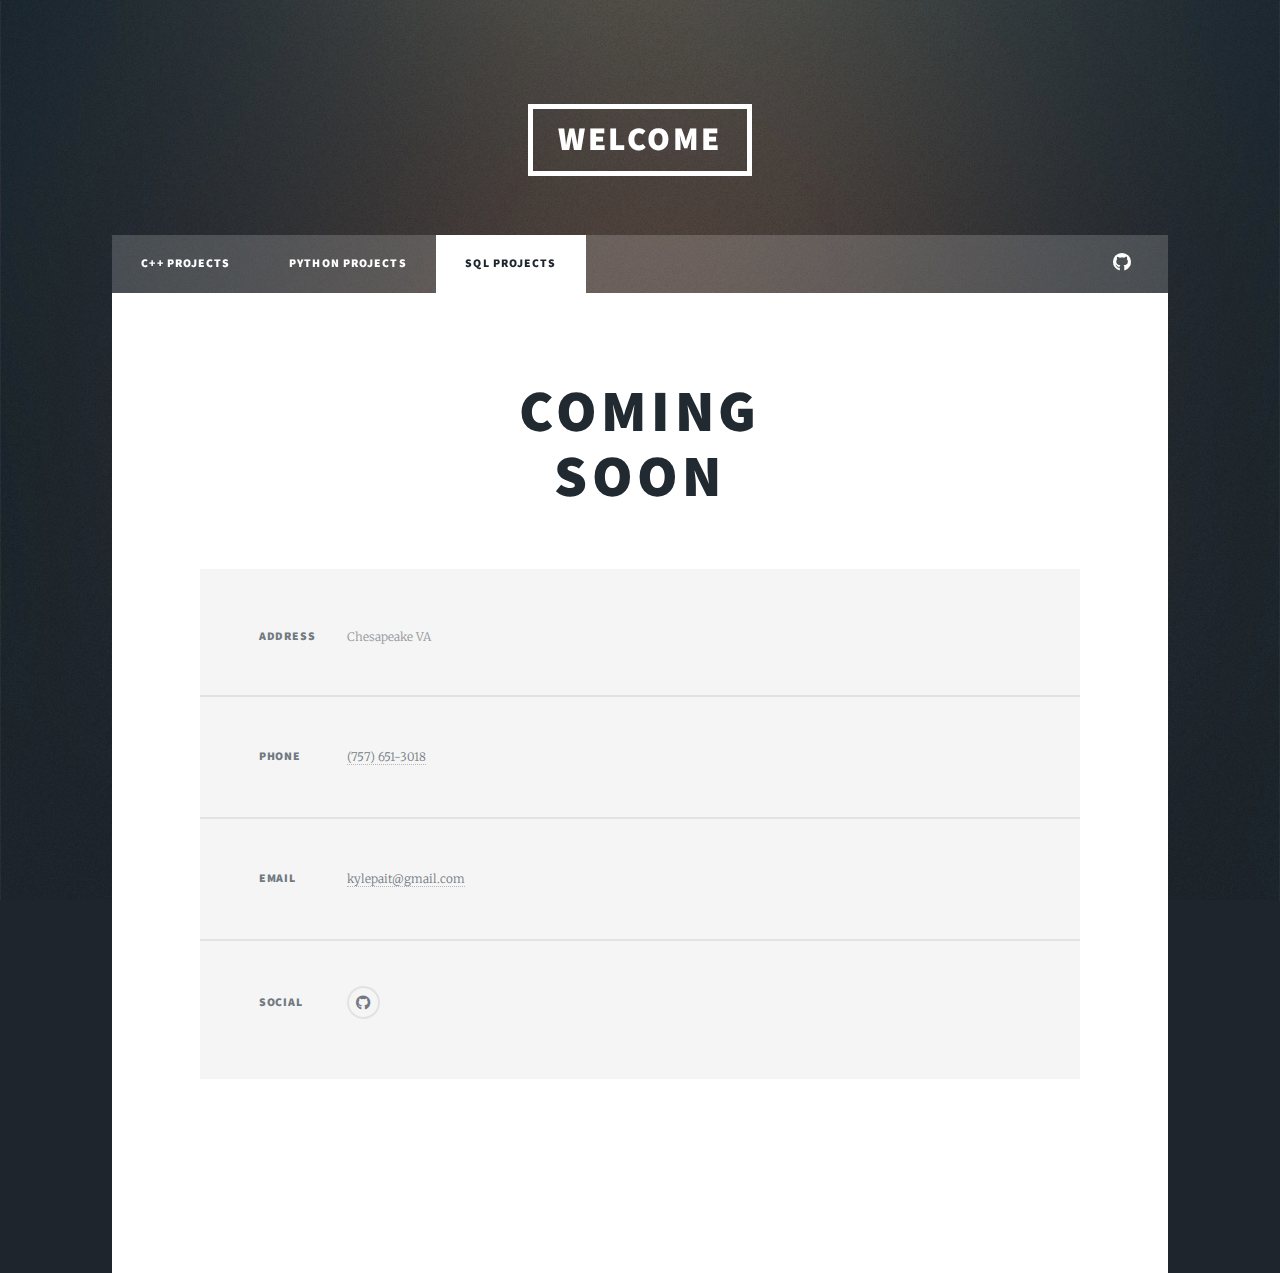
==== commit 48d32628: "Add files via upload" ====
--- a/elements.html
+++ b/elements.html
@@ -19,21 +19,19 @@
 
 				<!-- Header -->
 					<header id="header">
-						<a href="index.html" class="logo">Massively</a>
+						<a href="index.html" class="logo">Welcome</a>
 					</header>
 
 				<!-- Nav -->
 					<nav id="nav">
 						<ul class="links">
-							<li><a href="index.html">This is Massively</a></li>
-							<li><a href="generic.html">Generic Page</a></li>
-							<li class="active"><a href="elements.html">Elements Reference</a></li>
+							<li><a href="index.html">C++ Projects</a></li>
+							<li><a href="generic.html">Python Projects</a></li>
+							<li class="active"><a href="elements.html">SQL projects</a></li>
 						</ul>
 						<ul class="icons">
-							<li><a href="#" class="icon brands fa-twitter"><span class="label">Twitter</span></a></li>
-							<li><a href="#" class="icon brands fa-facebook-f"><span class="label">Facebook</span></a></li>
-							<li><a href="#" class="icon brands fa-instagram"><span class="label">Instagram</span></a></li>
-							<li><a href="#" class="icon brands fa-github"><span class="label">GitHub</span></a></li>
+
+							<li><a href="https://github.com/kylepait" class="icon brands fa-github"><span class="label">GitHub</span></a></li>
 						</ul>
 					</nav>
 
@@ -43,436 +41,33 @@
 						<!-- Post -->
 							<section class="post">
 								<header class="major">
-									<h1>Elements<br />
-									Reference</h1>
+									<h1>Coming<br />
+									Soon</h1>
 								</header>
 
-								<!-- Text stuff -->
-									<h2>Text</h2>
-									<p>This is <b>bold</b> and this is <strong>strong</strong>. This is <i>italic</i> and this is <em>emphasized</em>.
-									This is <sup>superscript</sup> text and this is <sub>subscript</sub> text.
-									This is <u>underlined</u> and this is code: <code>for (;;) { ... }</code>.
-									Finally, this is a <a href="#">link</a>.</p>
-									<hr />
-									<h2>Heading Level 2</h2>
-									<h3>Heading Level 3</h3>
-									<h4>Heading Level 4</h4>
-									<h5>Heading Level 5</h5>
-									<h6>Heading Level 6</h6>
-									<hr />
-									<header>
-										<h2>Heading with a Subtitle</h2>
-										<p>Lorem ipsum dolor sit amet nullam id egestas urna aliquam</p>
-									</header>
-									<p>Nunc lacinia ante nunc ac lobortis. Interdum adipiscing gravida odio porttitor sem non mi integer non faucibus ornare mi ut ante amet placerat aliquet. Volutpat eu sed ante lacinia sapien lorem accumsan varius montes viverra nibh in adipiscing blandit tempus accumsan.</p>
-									<header>
-										<h3>Heading with a Subtitle</h3>
-										<p>Lorem ipsum dolor sit amet nullam id egestas urna aliquam</p>
-									</header>
-									<p>Nunc lacinia ante nunc ac lobortis. Interdum adipiscing gravida odio porttitor sem non mi integer non faucibus ornare mi ut ante amet placerat aliquet. Volutpat eu sed ante lacinia sapien lorem accumsan varius montes viverra nibh in adipiscing blandit tempus accumsan.</p>
-									<header>
-										<h4>Heading with a Subtitle</h4>
-										<p>Lorem ipsum dolor sit amet nullam id egestas urna aliquam</p>
-									</header>
-									<p>Nunc lacinia ante nunc ac lobortis. Interdum adipiscing gravida odio porttitor sem non mi integer non faucibus ornare mi ut ante amet placerat aliquet. Volutpat eu sed ante lacinia sapien lorem accumsan varius montes viverra nibh in adipiscing blandit tempus accumsan.</p>
-
-									<hr />
-
-								<!-- Lists -->
-									<h2>Lists</h2>
-									<div class="row">
-										<div class="col-6 col-12-small">
-
-											<h3>Unordered</h3>
-											<ul>
-												<li>Dolor pulvinar etiam.</li>
-												<li>Sagittis lorem eleifend.</li>
-												<li>Felis feugiat dolore viverra.</li>
-												<li>Dolor pulvinar etiam.</li>
-											</ul>
-
-											<h3>Alternate</h3>
-											<ul class="alt">
-												<li>Dolor pulvinar etiam etiam.</li>
-												<li>Sagittis adipiscing eleifend.</li>
-												<li>Felis enim dolore viverra.</li>
-												<li>Dolor pulvinar etiam etiam.</li>
-											</ul>
-
-										</div>
-										<div class="col-6 col-12-small">
-
-											<h3>Ordered</h3>
-											<ol>
-												<li>Dolor pulvinar etiam.</li>
-												<li>Etiam vel felis at viverra.</li>
-												<li>Felis enim feugiat magna.</li>
-												<li>Etiam vel felis nullam.</li>
-												<li>Felis enim et tempus.</li>
-											</ol>
-
-											<h3>Icons</h3>
-											<ul class="icons">
-												<li><a href="#" class="icon brands fa-twitter"><span class="label">Twitter</span></a></li>
-												<li><a href="#" class="icon brands fa-facebook-f"><span class="label">Facebook</span></a></li>
-												<li><a href="#" class="icon brands fa-instagram"><span class="label">Instagram</span></a></li>
-												<li><a href="#" class="icon brands fa-github"><span class="label">Github</span></a></li>
-												<li><a href="#" class="icon brands fa-dribbble"><span class="label">Dribbble</span></a></li>
-											</ul>
-											<ul class="icons alt">
-												<li><a href="#" class="icon brands alt fa-twitter"><span class="label">Twitter</span></a></li>
-												<li><a href="#" class="icon brands alt fa-facebook-f"><span class="label">Facebook</span></a></li>
-												<li><a href="#" class="icon brands alt fa-instagram"><span class="label">Instagram</span></a></li>
-												<li><a href="#" class="icon brands alt fa-github"><span class="label">Github</span></a></li>
-												<li><a href="#" class="icon brands alt fa-dribbble"><span class="label">Dribbble</span></a></li>
-											</ul>
-
-										</div>
-									</div>
-									<h3>Definition</h3>
-									<dl>
-										<dt>Item 1</dt>
-										<dd>
-											<p>Lorem ipsum dolor vestibulum ante ipsum primis in faucibus vestibulum. Blandit adipiscing eu felis iaculis volutpat ac adipiscing accumsan eu faucibus. Integer ac pellentesque praesent.</p>
-										</dd>
-										<dt>Item 2</dt>
-										<dd>
-											<p>Lorem ipsum dolor vestibulum ante ipsum primis in faucibus vestibulum. Blandit adipiscing eu felis iaculis volutpat ac adipiscing accumsan eu faucibus. Integer ac pellentesque praesent.</p>
-										</dd>
-										<dt>Item 3</dt>
-										<dd>
-											<p>Lorem ipsum dolor vestibulum ante ipsum primis in faucibus vestibulum. Blandit adipiscing eu felis iaculis volutpat ac adipiscing accumsan eu faucibus. Integer ac pellentesque praesent.</p>
-										</dd>
-									</dl>
-
-									<h3>Actions</h3>
-									<ul class="actions">
-										<li><a href="#" class="button primary">Primary</a></li>
-										<li><a href="#" class="button">Default</a></li>
-									</ul>
-									<ul class="actions small">
-										<li><a href="#" class="button primary small">Small</a></li>
-										<li><a href="#" class="button small">Small</a></li>
-									</ul>
-									<div class="row">
-										<div class="col-6 col-12-small">
-											<ul class="actions stacked">
-												<li><a href="#" class="button primary">Default</a></li>
-												<li><a href="#" class="button">Default</a></li>
-											</ul>
-										</div>
-										<div class="col-6 col-12-small">
-											<ul class="actions stacked">
-												<li><a href="#" class="button primary small">Small</a></li>
-												<li><a href="#" class="button small">Small</a></li>
-											</ul>
-										</div>
-									</div>
-									<div class="row">
-										<div class="col-6 col-12-small">
-											<ul class="actions stacked">
-												<li><a href="#" class="button primary fit">Default</a></li>
-												<li><a href="#" class="button fit">Default</a></li>
-											</ul>
-										</div>
-										<div class="col-6 col-12-small">
-											<ul class="actions stacked">
-												<li><a href="#" class="button primary small fit">Small</a></li>
-												<li><a href="#" class="button small fit">Small</a></li>
-											</ul>
-										</div>
-									</div>
-
-									<hr />
-
-								<!-- Blockquote -->
-									<h2>Blockquote</h2>
-									<blockquote>Fringilla nisl. Donec accumsan interdum nisi, quis tincidunt felis sagittis eget tempus euismod. Vestibulum ante ipsum primis in faucibus vestibulum. Blandit adipiscing eu felis iaculis volutpat ac adipiscing accumsan faucibus. Vestibulum ante ipsum primis in faucibus vestibulum. Blandit adipiscing eu felis.</blockquote>
-
-									<hr />
-
-								<!-- Table -->
-									<h2>Table</h2>
-
-									<h3>Default</h3>
-									<div class="table-wrapper">
-										<table>
-											<thead>
-												<tr>
-													<th>Name</th>
-													<th>Description</th>
-													<th>Price</th>
-												</tr>
-											</thead>
-											<tbody>
-												<tr>
-													<td>Item 1</td>
-													<td>Ante turpis integer aliquet porttitor.</td>
-													<td>29.99</td>
-												</tr>
-												<tr>
-													<td>Item 2</td>
-													<td>Vis ac commodo adipiscing arcu aliquet.</td>
-													<td>19.99</td>
-												</tr>
-												<tr>
-													<td>Item 3</td>
-													<td> Morbi faucibus arcu accumsan lorem.</td>
-													<td>29.99</td>
-												</tr>
-												<tr>
-													<td>Item 4</td>
-													<td>Vitae integer tempus condimentum.</td>
-													<td>19.99</td>
-												</tr>
-												<tr>
-													<td>Item 5</td>
-													<td>Ante turpis integer aliquet porttitor.</td>
-													<td>29.99</td>
-												</tr>
-											</tbody>
-											<tfoot>
-												<tr>
-													<td colspan="2"></td>
-													<td>100.00</td>
-												</tr>
-											</tfoot>
-										</table>
-									</div>
-
-									<h3>Alternate</h3>
-									<div class="table-wrapper">
-										<table class="alt">
-											<thead>
-												<tr>
-													<th>Name</th>
-													<th>Description</th>
-													<th>Price</th>
-												</tr>
-											</thead>
-											<tbody>
-												<tr>
-													<td>Item 1</td>
-													<td>Ante turpis integer aliquet porttitor.</td>
-													<td>29.99</td>
-												</tr>
-												<tr>
-													<td>Item 2</td>
-													<td>Vis ac commodo adipiscing arcu aliquet.</td>
-													<td>19.99</td>
-												</tr>
-												<tr>
-													<td>Item 3</td>
-													<td> Morbi faucibus arcu accumsan lorem.</td>
-													<td>29.99</td>
-												</tr>
-												<tr>
-													<td>Item 4</td>
-													<td>Vitae integer tempus condimentum.</td>
-													<td>19.99</td>
-												</tr>
-												<tr>
-													<td>Item 5</td>
-													<td>Ante turpis integer aliquet porttitor.</td>
-													<td>29.99</td>
-												</tr>
-											</tbody>
-											<tfoot>
-												<tr>
-													<td colspan="2"></td>
-													<td>100.00</td>
-												</tr>
-											</tfoot>
-										</table>
-									</div>
-
-									<hr />
-
-								<!-- Buttons -->
-									<h2>Buttons</h2>
-									<ul class="actions">
-										<li><a href="#" class="button primary">Primary</a></li>
-										<li><a href="#" class="button">Default</a></li>
-									</ul>
-									<ul class="actions">
-										<li><a href="#" class="button primary large">Large</a></li>
-										<li><a href="#" class="button">Default</a></li>
-										<li><a href="#" class="button small">Small</a></li>
-									</ul>
-									<ul class="actions fit">
-										<li><a href="#" class="button primary fit">Fit</a></li>
-										<li><a href="#" class="button fit">Fit</a></li>
-									</ul>
-									<ul class="actions fit small">
-										<li><a href="#" class="button primary fit small">Fit + Small</a></li>
-										<li><a href="#" class="button fit small">Fit + Small</a></li>
-									</ul>
-									<ul class="actions">
-										<li><a href="#" class="button primary icon solid fa-search">Icon</a></li>
-										<li><a href="#" class="button icon solid fa-download">Icon</a></li>
-									</ul>
-									<ul class="actions">
-										<li><span class="button primary disabled">Primary</span></li>
-										<li><span class="button disabled">Default</span></li>
-									</ul>
-
-									<hr />
-
-								<!-- Form -->
-									<h2>Form</h2>
-
-									<form method="post" action="#">
-										<div class="row gtr-uniform">
-											<div class="col-6 col-12-xsmall">
-												<input type="text" name="demo-name" id="demo-name" value="" placeholder="Name" />
-											</div>
-											<div class="col-6 col-12-xsmall">
-												<input type="email" name="demo-email" id="demo-email" value="" placeholder="Email" />
-											</div>
-											<!-- Break -->
-											<div class="col-12">
-												<select name="demo-category" id="demo-category">
-													<option value="">- Category -</option>
-													<option value="1">Manufacturing</option>
-													<option value="1">Shipping</option>
-													<option value="1">Administration</option>
-													<option value="1">Human Resources</option>
-												</select>
-											</div>
-											<!-- Break -->
-											<div class="col-4 col-12-small">
-												<input type="radio" id="demo-priority-low" name="demo-priority" checked>
-												<label for="demo-priority-low">Low</label>
-											</div>
-											<div class="col-4 col-12-small">
-												<input type="radio" id="demo-priority-normal" name="demo-priority">
-												<label for="demo-priority-normal">Normal</label>
-											</div>
-											<div class="col-4 col-12-small">
-												<input type="radio" id="demo-priority-high" name="demo-priority">
-												<label for="demo-priority-high">High</label>
-											</div>
-											<!-- Break -->
-											<div class="col-6 col-12-small">
-												<input type="checkbox" id="demo-copy" name="demo-copy">
-												<label for="demo-copy">Email me a copy</label>
-											</div>
-											<div class="col-6 col-12-small">
-												<input type="checkbox" id="demo-human" name="demo-human" checked>
-												<label for="demo-human">I am a human</label>
-											</div>
-											<!-- Break -->
-											<div class="col-12">
-												<textarea name="demo-message" id="demo-message" placeholder="Enter your message" rows="6"></textarea>
-											</div>
-											<!-- Break -->
-											<div class="col-12">
-												<ul class="actions">
-													<li><input type="submit" value="Send Message" class="primary" /></li>
-													<li><input type="reset" value="Reset" /></li>
-												</ul>
-											</div>
-										</div>
-									</form>
-
-									<hr />
-
-								<!-- Image -->
-									<h2>Image</h2>
-
-									<h3>Fit</h3>
-									<span class="image fit"><img src="images/pic01.jpg" alt="" /></span>
-									<div class="box alt">
-										<div class="row gtr-50 gtr-uniform">
-											<div class="col-4"><span class="image fit"><img src="images/pic02.jpg" alt="" /></span></div>
-											<div class="col-4"><span class="image fit"><img src="images/pic03.jpg" alt="" /></span></div>
-											<div class="col-4"><span class="image fit"><img src="images/pic04.jpg" alt="" /></span></div>
-											<!-- Break -->
-											<div class="col-4"><span class="image fit"><img src="images/pic04.jpg" alt="" /></span></div>
-											<div class="col-4"><span class="image fit"><img src="images/pic02.jpg" alt="" /></span></div>
-											<div class="col-4"><span class="image fit"><img src="images/pic03.jpg" alt="" /></span></div>
-											<!-- Break -->
-											<div class="col-4"><span class="image fit"><img src="images/pic03.jpg" alt="" /></span></div>
-											<div class="col-4"><span class="image fit"><img src="images/pic04.jpg" alt="" /></span></div>
-											<div class="col-4"><span class="image fit"><img src="images/pic02.jpg" alt="" /></span></div>
-										</div>
-									</div>
-
-									<h3>Left &amp; Right</h3>
-									<p><span class="image left"><img src="images/pic08.jpg" alt="" /></span>Lorem ipsum dolor sit accumsan interdum nisi, quis tincidunt felis sagittis eget. tempus euismod. Vestibulum ante ipsum primis in faucibus vestibulum. Blandit adipiscing eu felis iaculis volutpat ac adipiscing accumsan eu faucibus. Integer ac pellentesque praesent tincidunt felis sagittis eget. tempus euismod. Vestibulum ante ipsum primis sagittis eget. tempus euismod. Vestibulum ante ipsum primis in faucibus vestibulum. Blandit adipiscing eu felis iaculis volutpat ac adipiscing accumsan eu faucibus. Integer ac pellentesque praesent tincidunt felis sagittis eget. tempus euismod. Vestibulum ante ipsum primis in faucibus vestibulum. Blandit adipiscing eu felis iaculis volutpat ac adipiscing accumsan eu faucibus. Integer ac pellentesque praesent. Vestibulum ante ipsum primis in faucibus magna blandit adipiscing eu felis iaculis.</p>
-									<p><span class="image right"><img src="images/pic09.jpg" alt="" /></span>Lorem ipsum dolor sit accumsan interdum nisi, quis tincidunt felis sagittis eget. tempus euismod. Vestibulum ante ipsum primis in faucibus vestibulum. Blandit adipiscing eu felis iaculis volutpat ac adipiscing accumsan eu faucibus. Integer ac pellentesque praesent tincidunt felis sagittis eget. tempus euismod. Vestibulum ante ipsum primis sagittis eget. tempus euismod. Vestibulum ante ipsum primis in faucibus vestibulum. Blandit adipiscing eu felis iaculis volutpat ac adipiscing accumsan eu faucibus. Integer ac pellentesque praesent tincidunt felis sagittis eget. tempus euismod. Vestibulum ante ipsum primis in faucibus vestibulum. Blandit adipiscing eu felis iaculis volutpat ac adipiscing accumsan eu faucibus. Integer ac pellentesque praesent. Vestibulum ante ipsum primis in faucibus magna blandit adipiscing eu felis iaculis.</p>
-
-									<hr />
-
-								<!-- Box -->
-									<h2>Box</h2>
-									<div class="box">
-										<p>Felis sagittis eget tempus primis in faucibus vestibulum. Blandit adipiscing eu felis iaculis volutpat ac adipiscing accumsan eu faucibus. Integer ac pellentesque praesent tincidunt felis sagittis eget. tempus euismod. Magna sed etiam ante ipsum primis in faucibus vestibulum. Blandit adipiscing eu ipsum primis in faucibus vestibulum. Blandit adipiscing eu felis iaculis volutpat ac adipiscing accumsan eu faucibus lorem ipsum dolor sit amet nullam. Integer ac pellentesque praesent tincidunt felis sagittis eget. tempus euismod. Vestibulum ante ipsum primis sagittis eget. tempus euismod. Vestibulum ante ipsum primis in faucibus vestibulum. Blandit adipiscing eu felis iaculis volutpat ac adipiscing accumsan eu faucibus. Integer ac pellentesque praesent tincidunt felis sagittis eget. tempus euismod. Vestibulum ante ipsum primis in faucibus vestibulum. Blandit adipiscing eu felis iaculis volutpat ac adipiscing accumsan eu faucibus. Integer ac pellentesque praesent. Vestibulum ante ipsum primis in faucibus magna blandit adipiscing eu felis iaculis volutpat lorem ipsum dolor.</p>
-									</div>
-
-									<hr />
-
-								<!-- Preformatted Code -->
-									<h2>Preformatted</h2>
-									<pre><code>i = 0;
-
-while (!deck.isInOrder()) {
-    print 'Iteration ' + i;
-    deck.shuffle();
-    i++;
-}
-
-print 'It took ' + i + ' iterations to sort the deck.';
-</code></pre>
-
-							</section>
-
-					</div>
 
 				<!-- Footer -->
 					<footer id="footer">
-						<section>
-							<form method="post" action="#">
-								<div class="fields">
-									<div class="field">
-										<label for="name">Name</label>
-										<input type="text" name="name" id="name" />
-									</div>
-									<div class="field">
-										<label for="email">Email</label>
-										<input type="text" name="email" id="email" />
-									</div>
-									<div class="field">
-										<label for="message">Message</label>
-										<textarea name="message" id="message" rows="3"></textarea>
-									</div>
-								</div>
-								<ul class="actions">
-									<li><input type="submit" value="Send Message" /></li>
-								</ul>
-							</form>
-						</section>
+
 						<section class="split contact">
 							<section class="alt">
 								<h3>Address</h3>
-								<p>1234 Somewhere Road #87257<br />
-								Nashville, TN 00000-0000</p>
+								<p>Chesapeake VA<br />
+								
 							</section>
 							<section>
 								<h3>Phone</h3>
-								<p><a href="#">(000) 000-0000</a></p>
+								<p><a href="#">(757) 651-3018</a></p>
 							</section>
 							<section>
 								<h3>Email</h3>
-								<p><a href="#">info@untitled.tld</a></p>
+								<p><a href="#">kylepait@gmail.com</a></p>
 							</section>
 							<section>
 								<h3>Social</h3>
 								<ul class="icons alt">
-									<li><a href="#" class="icon brands alt fa-twitter"><span class="label">Twitter</span></a></li>
-									<li><a href="#" class="icon brands alt fa-facebook-f"><span class="label">Facebook</span></a></li>
-									<li><a href="#" class="icon brands alt fa-instagram"><span class="label">Instagram</span></a></li>
-									<li><a href="#" class="icon brands alt fa-github"><span class="label">GitHub</span></a></li>
+
+									<li><a href="https://github.com/kylepait" class="icon brands alt fa-github"><span class="label">GitHub</span></a></li>
 								</ul>
 							</section>
 						</section>
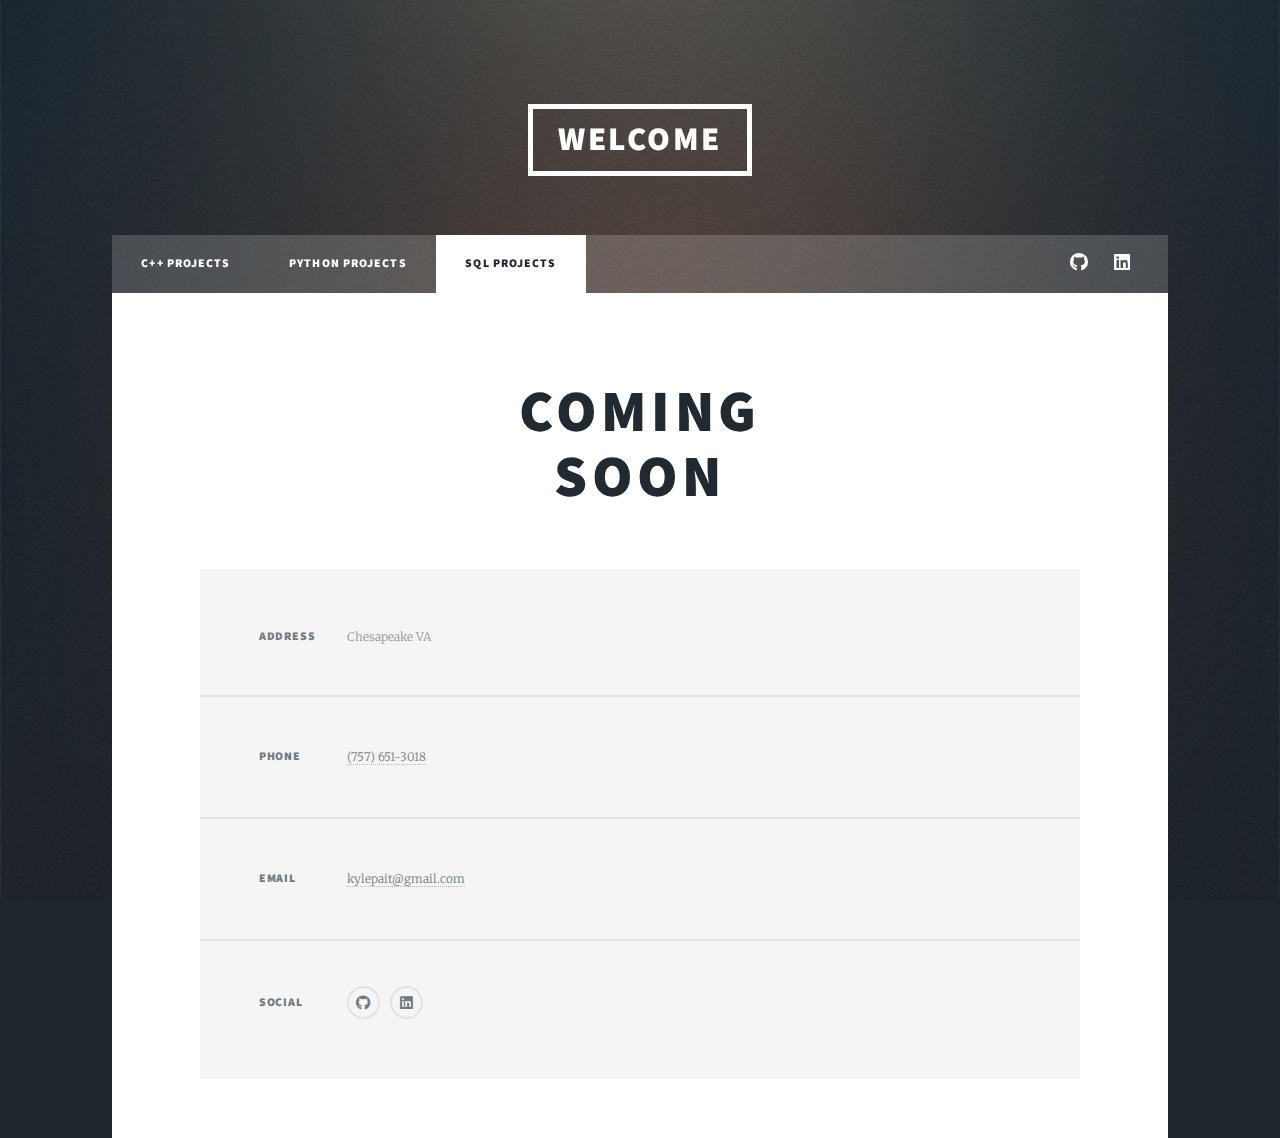
==== commit 52bd0db6: "Add files via upload" ====
--- a/elements.html
+++ b/elements.html
@@ -32,6 +32,8 @@
 						<ul class="icons">
 
 							<li><a href="https://github.com/kylepait" class="icon brands fa-github"><span class="label">GitHub</span></a></li>
+							<li><a href="https://www.linkedin.com/in/kyle-pait-b66501252/" class="icon brands alt fa-linkedin"><span class="label">LinkedIn</span></a></li>
+
 						</ul>
 					</nav>
 
@@ -68,15 +70,14 @@
 								<ul class="icons alt">
 
 									<li><a href="https://github.com/kylepait" class="icon brands alt fa-github"><span class="label">GitHub</span></a></li>
+									<li><a href="https://www.linkedin.com/in/kyle-pait-b66501252/" class="icon brands alt fa-linkedin"><span class="label">LinkedIn</span></a></li>
+
 								</ul>
 							</section>
 						</section>
 					</footer>
 
-				<!-- Copyright -->
-					<div id="copyright">
-						<ul><li>&copy; Untitled</li><li>Design: <a href="https://html5up.net">HTML5 UP</a></li></ul>
-					</div>
+
 
 			</div>
 
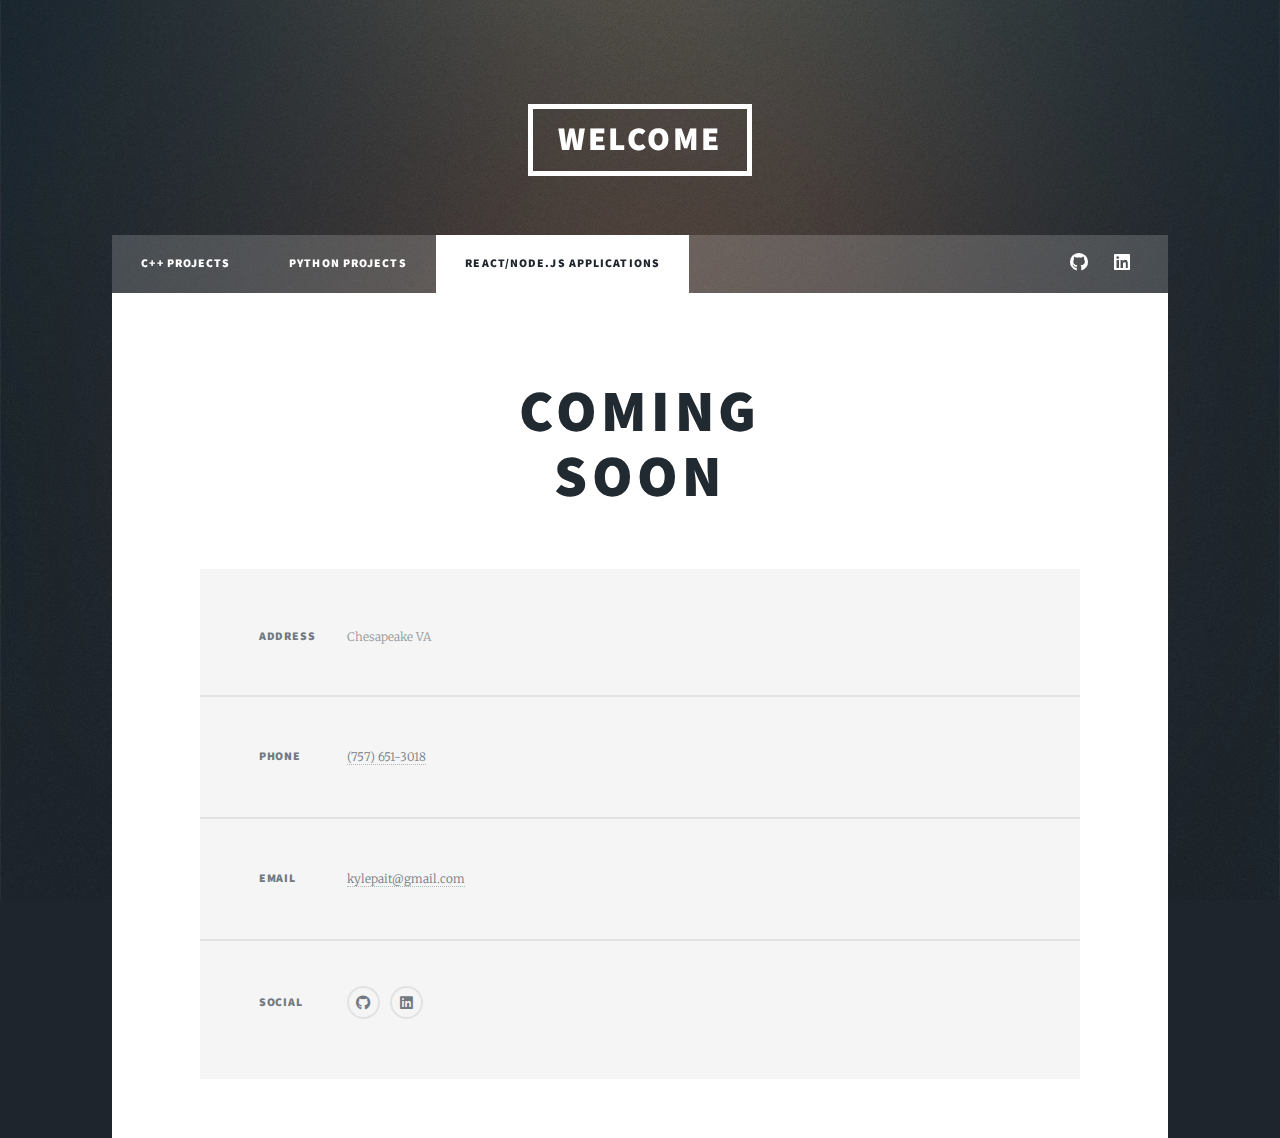
==== commit 9ece4b4d: "Add files via upload" ====
--- a/elements.html
+++ b/elements.html
@@ -27,7 +27,8 @@
 						<ul class="links">
 							<li><a href="index.html">C++ Projects</a></li>
 							<li><a href="generic.html">Python Projects</a></li>
-							<li class="active"><a href="elements.html">SQL projects</a></li>
+							<li class="active"><a href="elements.html">React/Node.js Applications
+							</a></li>
 						</ul>
 						<ul class="icons">
 
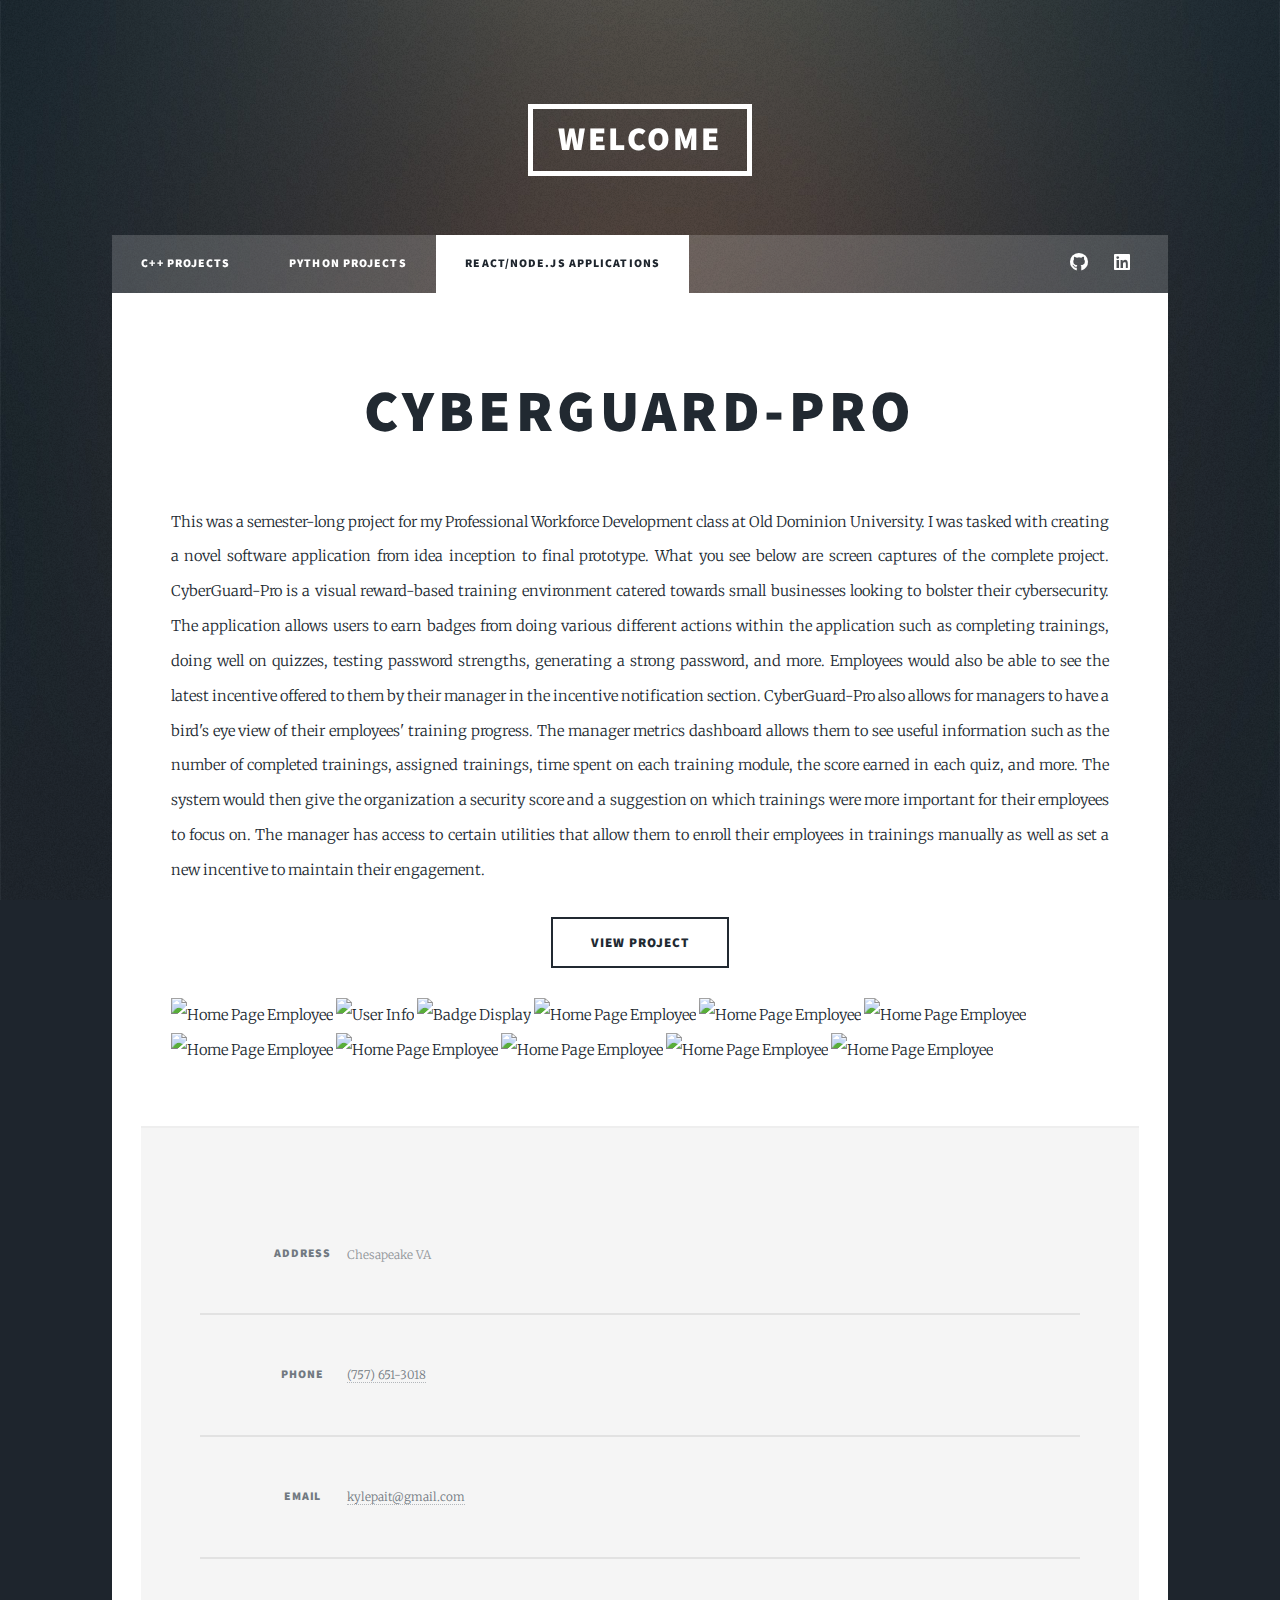
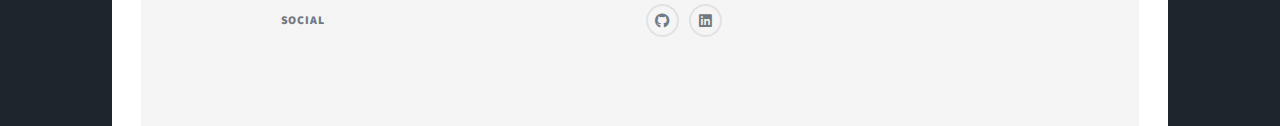
==== commit bf92ee2f: "Add files via upload" ====
--- a/elements.html
+++ b/elements.html
@@ -6,7 +6,7 @@
 -->
 <html>
 	<head>
-		<title>Elements Reference - Massively by HTML5 UP</title>
+		<title>Kyle Pait Portfolio</title>
 		<meta charset="utf-8" />
 		<meta name="viewport" content="width=device-width, initial-scale=1, user-scalable=no" />
 		<link rel="stylesheet" href="assets/css/main.css" />
@@ -42,11 +42,50 @@
 					<div id="main">
 
 						<!-- Post -->
-							<section class="post">
-								<header class="major">
-									<h1>Coming<br />
-									Soon</h1>
-								</header>
+						<section class="post">
+							<header class="major">
+								<h1>CyberGuard-Pro</h1>
+							</header>
+
+							<p>This was a semester-long project for my Professional Workforce Development class at Old Dominion University.
+								I was tasked with creating a novel software application from idea inception to final prototype.
+								What you see below are screen captures of the complete project.
+								CyberGuard-Pro is a visual reward-based training environment catered towards small businesses looking to
+								bolster their cybersecurity. The application allows users to earn badges from doing various different actions
+								within the application such as completing trainings, doing well on quizzes, testing password strengths, generating
+								a strong password, and more. Employees would also be able to see the latest incentive offered to them by their manager
+								in the incentive notification section. CyberGuard-Pro also allows for managers to have a bird's eye view of their employees'
+								training progress. The manager metrics dashboard allows them to see useful information such as the number of completed trainings,
+								assigned trainings, time spent on each training module, the score earned in each quiz, and more. The system would then 
+								give the organization a security score and a suggestion on which trainings were more important for their employees to focus on. 
+								The manager has access to certain utilities that allow them to enroll their employees in trainings manually as well as set a new 
+								incentive to maintain their engagement.
+							</p>
+
+							<ul class="actions special">
+								<li><a href="https://github.com/kylepait/CyberGuard-Pro" class="button large">View Project</a></li>
+							</ul>
+
+							<div class="image-gallery">
+
+								<img src="images/CyberGuardPro/employeeHome.PNG" alt="Home Page Employee">
+								<img src="images/CyberGuardPro/userInfo.PNG" alt="User Info">
+								<img src="images/CyberGuardPro/badgeDisplay.PNG" alt="Badge Display">
+								
+								
+								<img src="images/CyberGuardPro/trainingAssingCompl.PNG" alt="Home Page Employee">
+								<img src="images/CyberGuardPro/testYourKnowledgeStart.PNG" alt="Home Page Employee">
+
+								<img src="images/CyberGuardPro/testYourKnowledgeQ.PNG" alt="Home Page Employee">
+								<img src="images/CyberGuardPro/selfEnrollment.PNG" alt="Home Page Employee">
+
+								<img src="images/CyberGuardPro/managerHome.PNG" alt="Home Page Employee">
+								<img src="images/CyberGuardPro/managerMetricsOne.PNG" alt="Home Page Employee">
+								<img src="images/CyberGuardPro/managerMetricsTwo.PNG" alt="Home Page Employee">
+								<img src="images/CyberGuardPro/managerMetricsThree.PNG" alt="Home Page Employee">
+
+							</div>
+						</section>
 
 
 				<!-- Footer -->
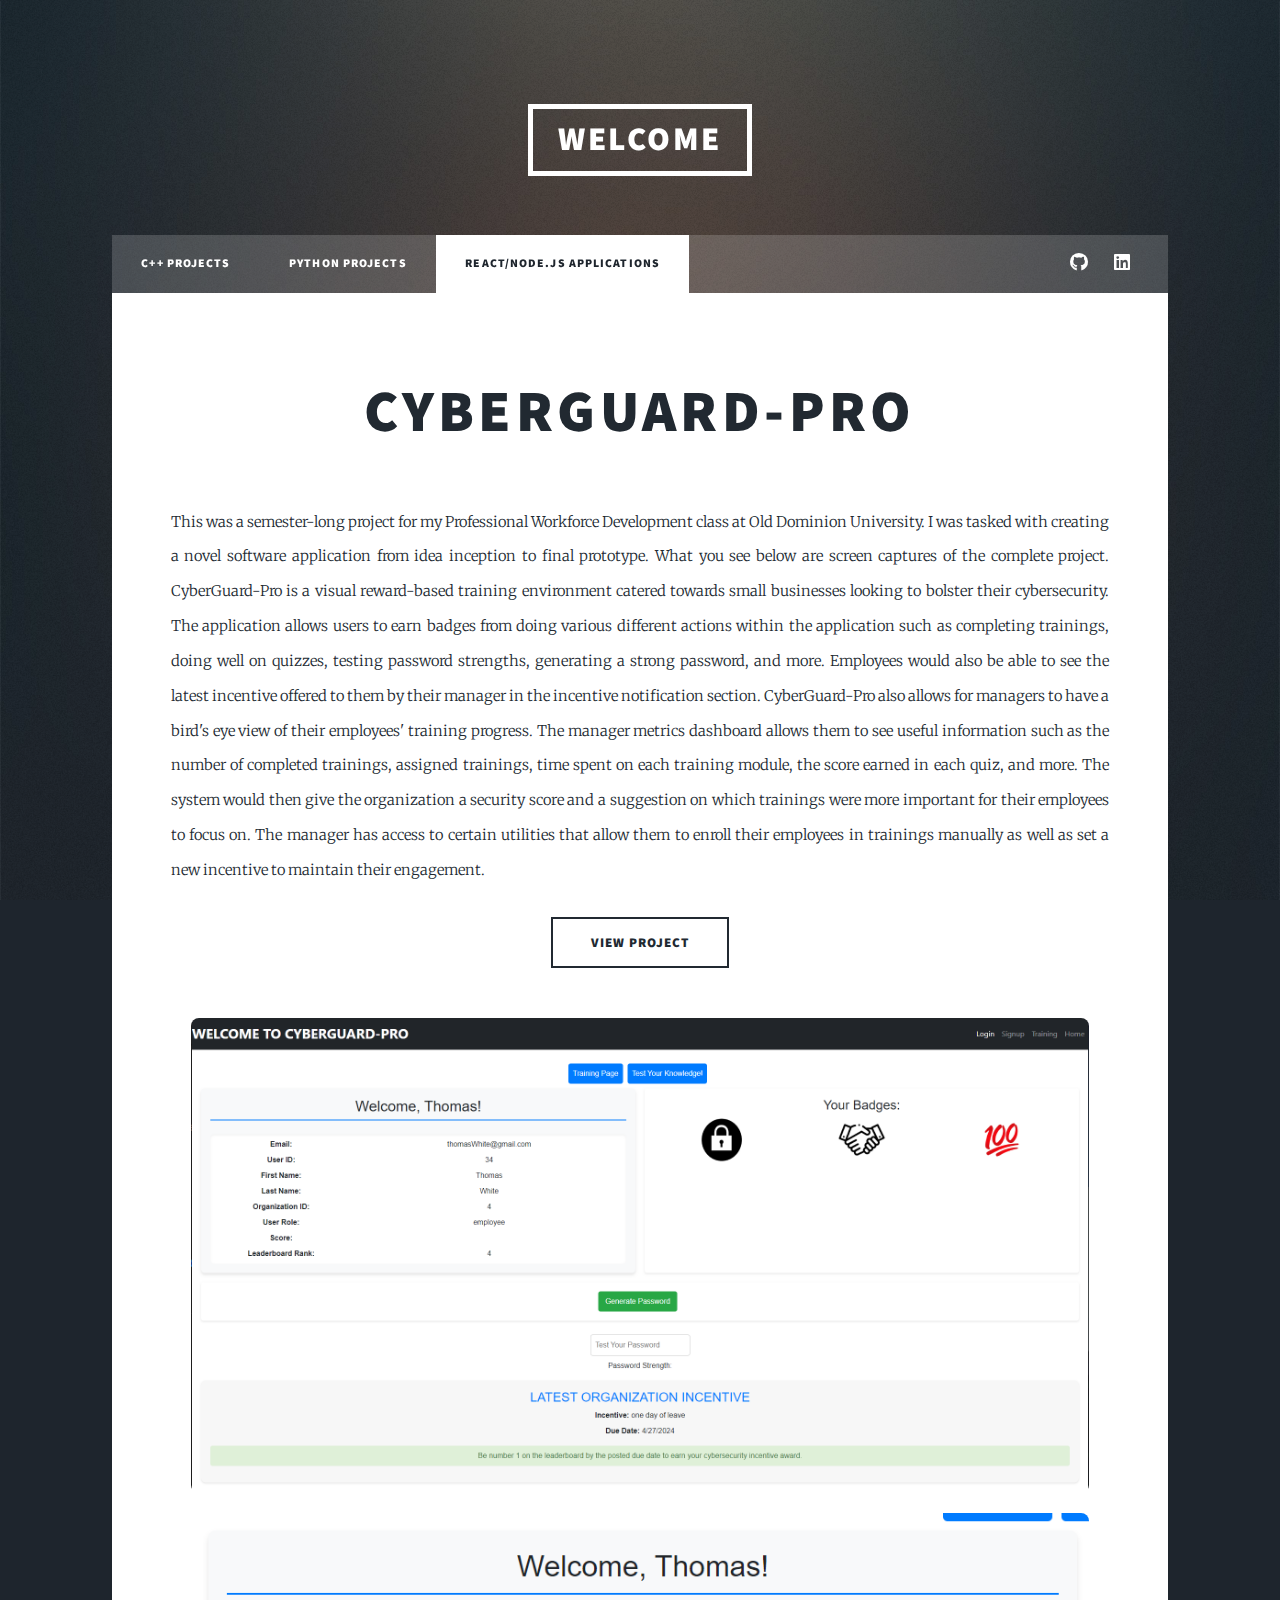
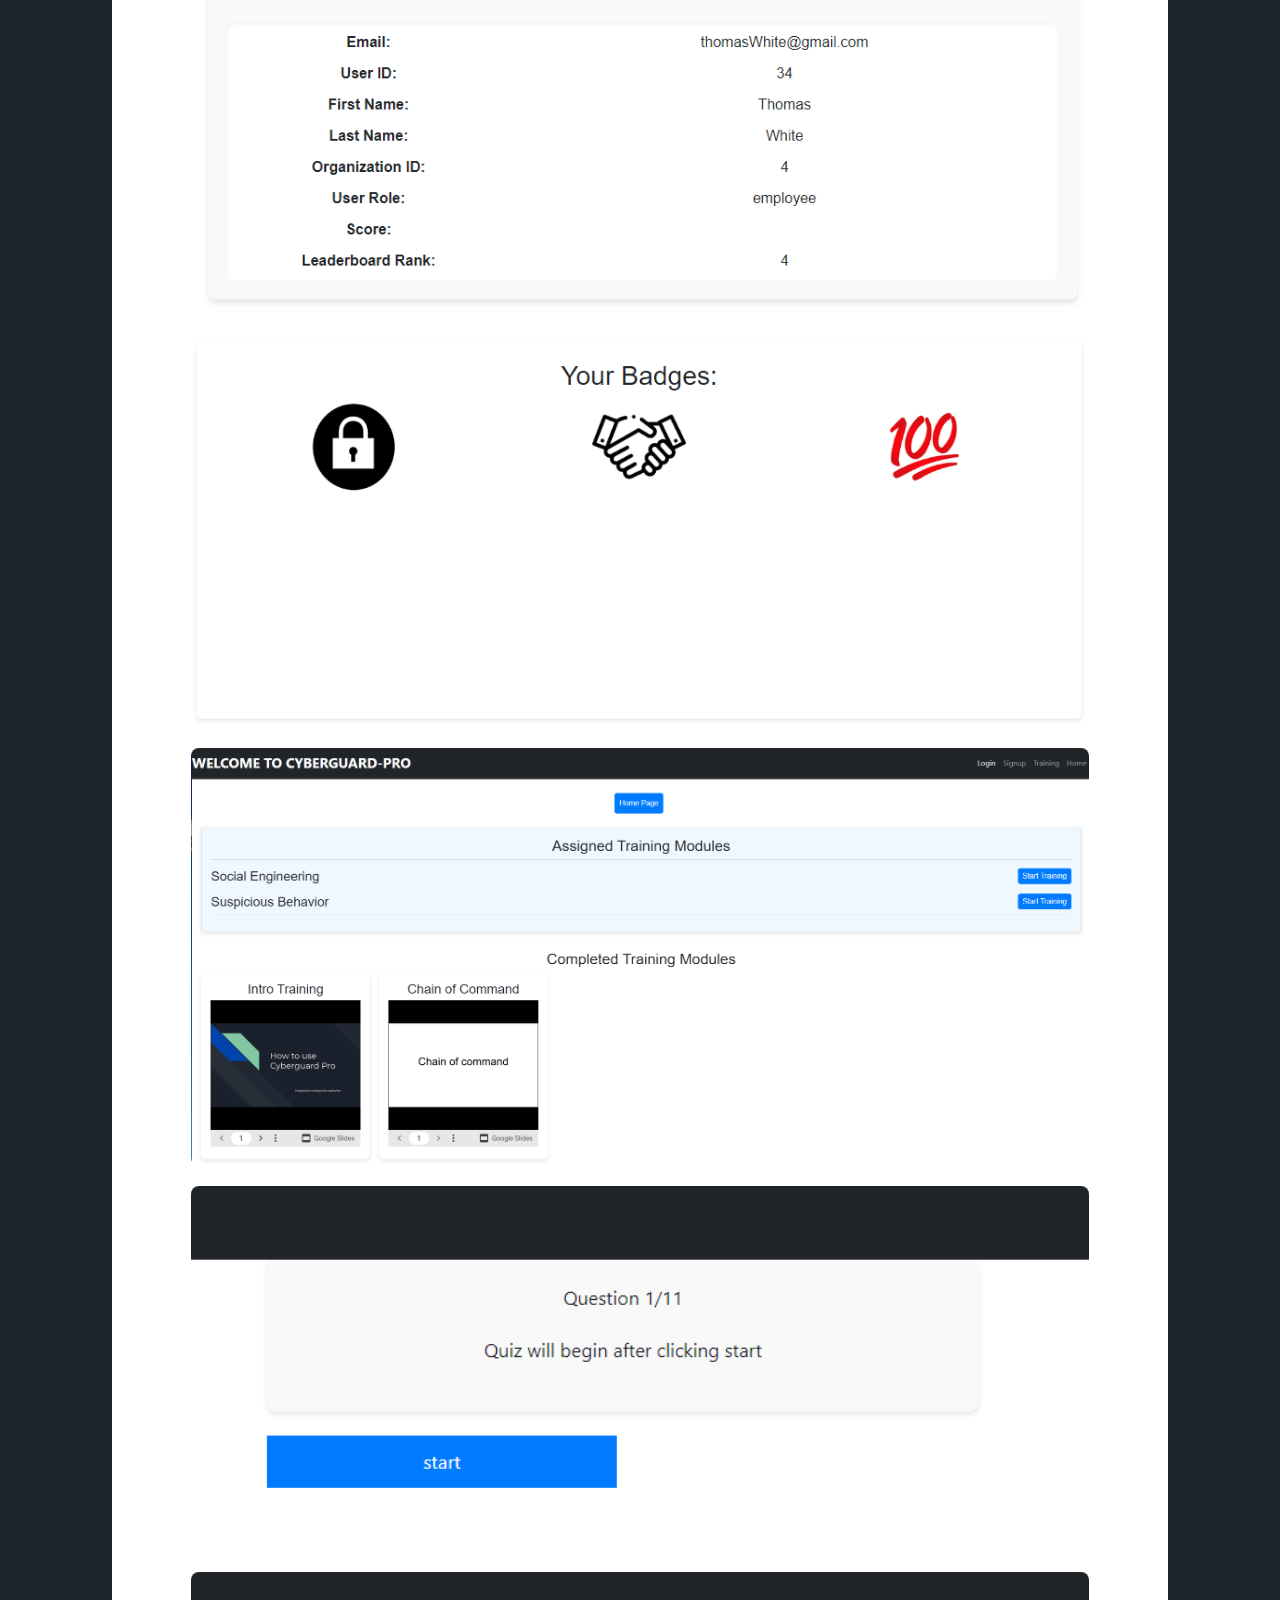
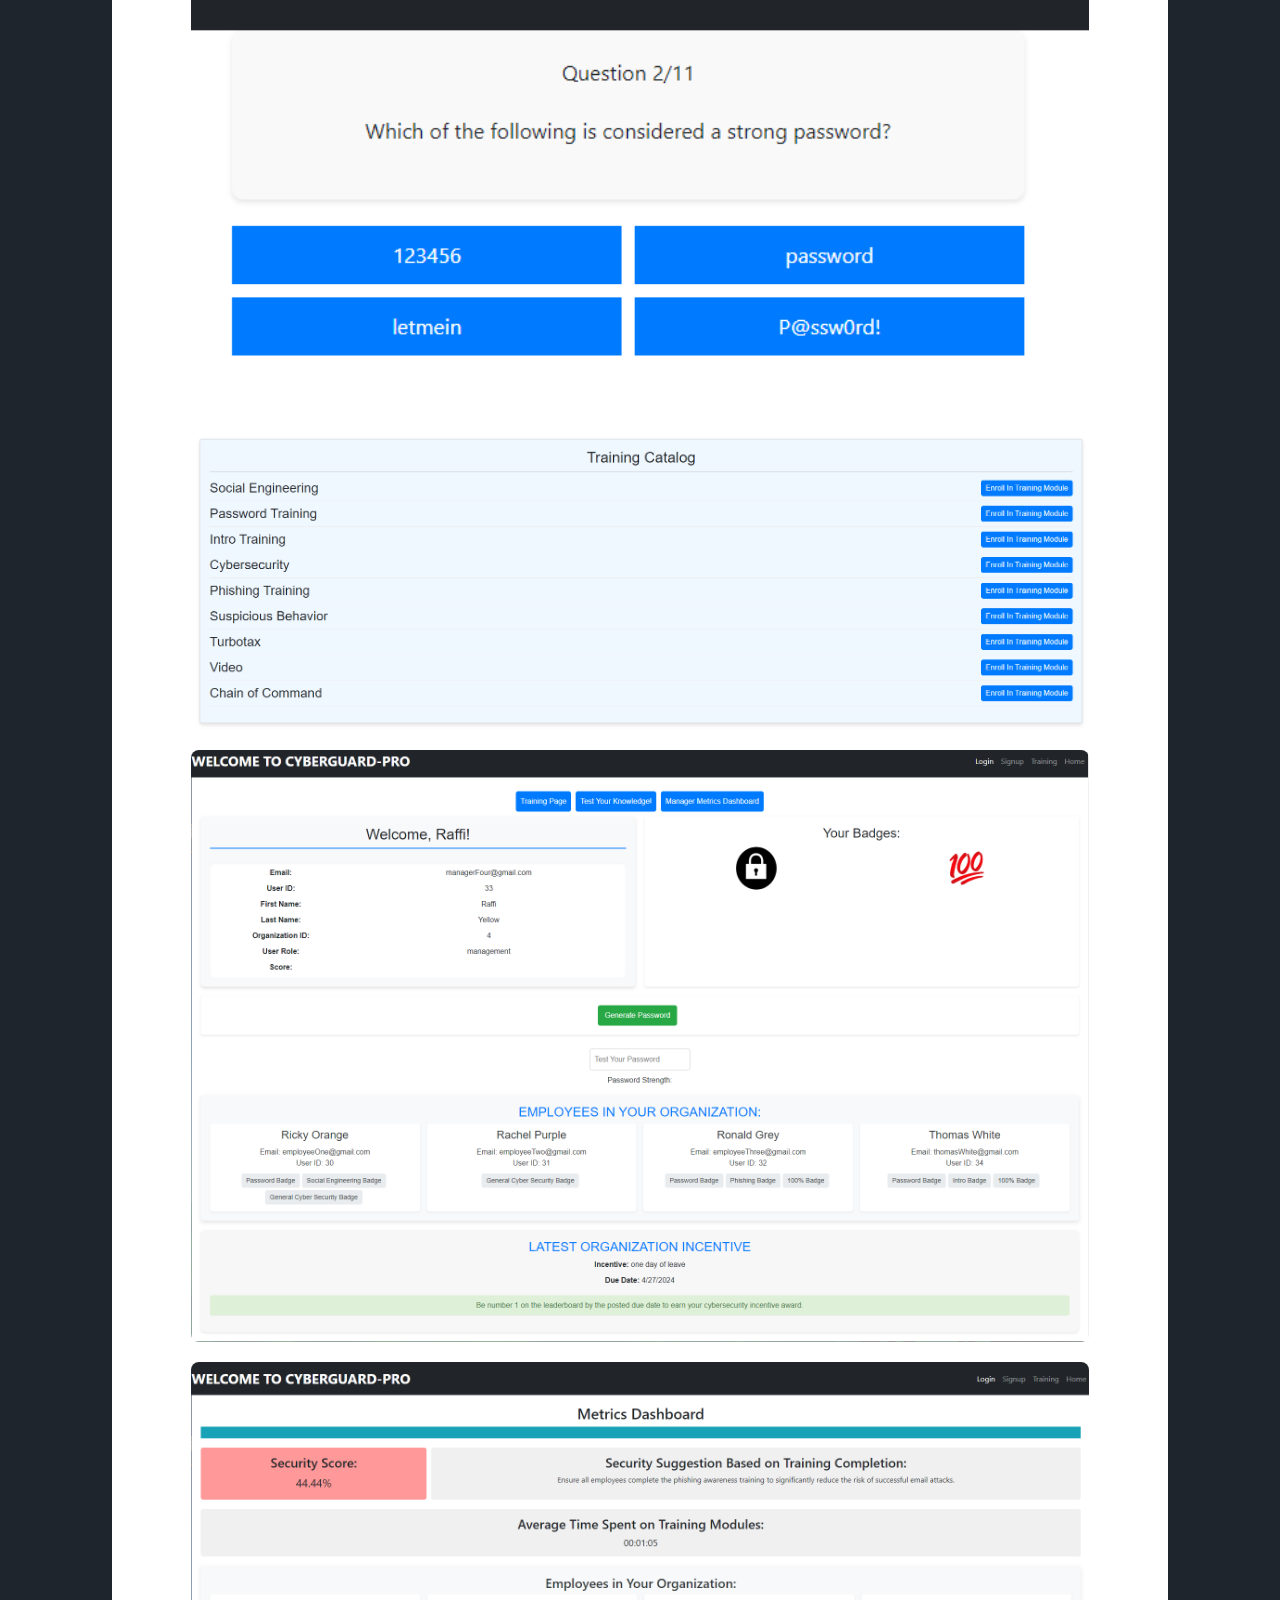
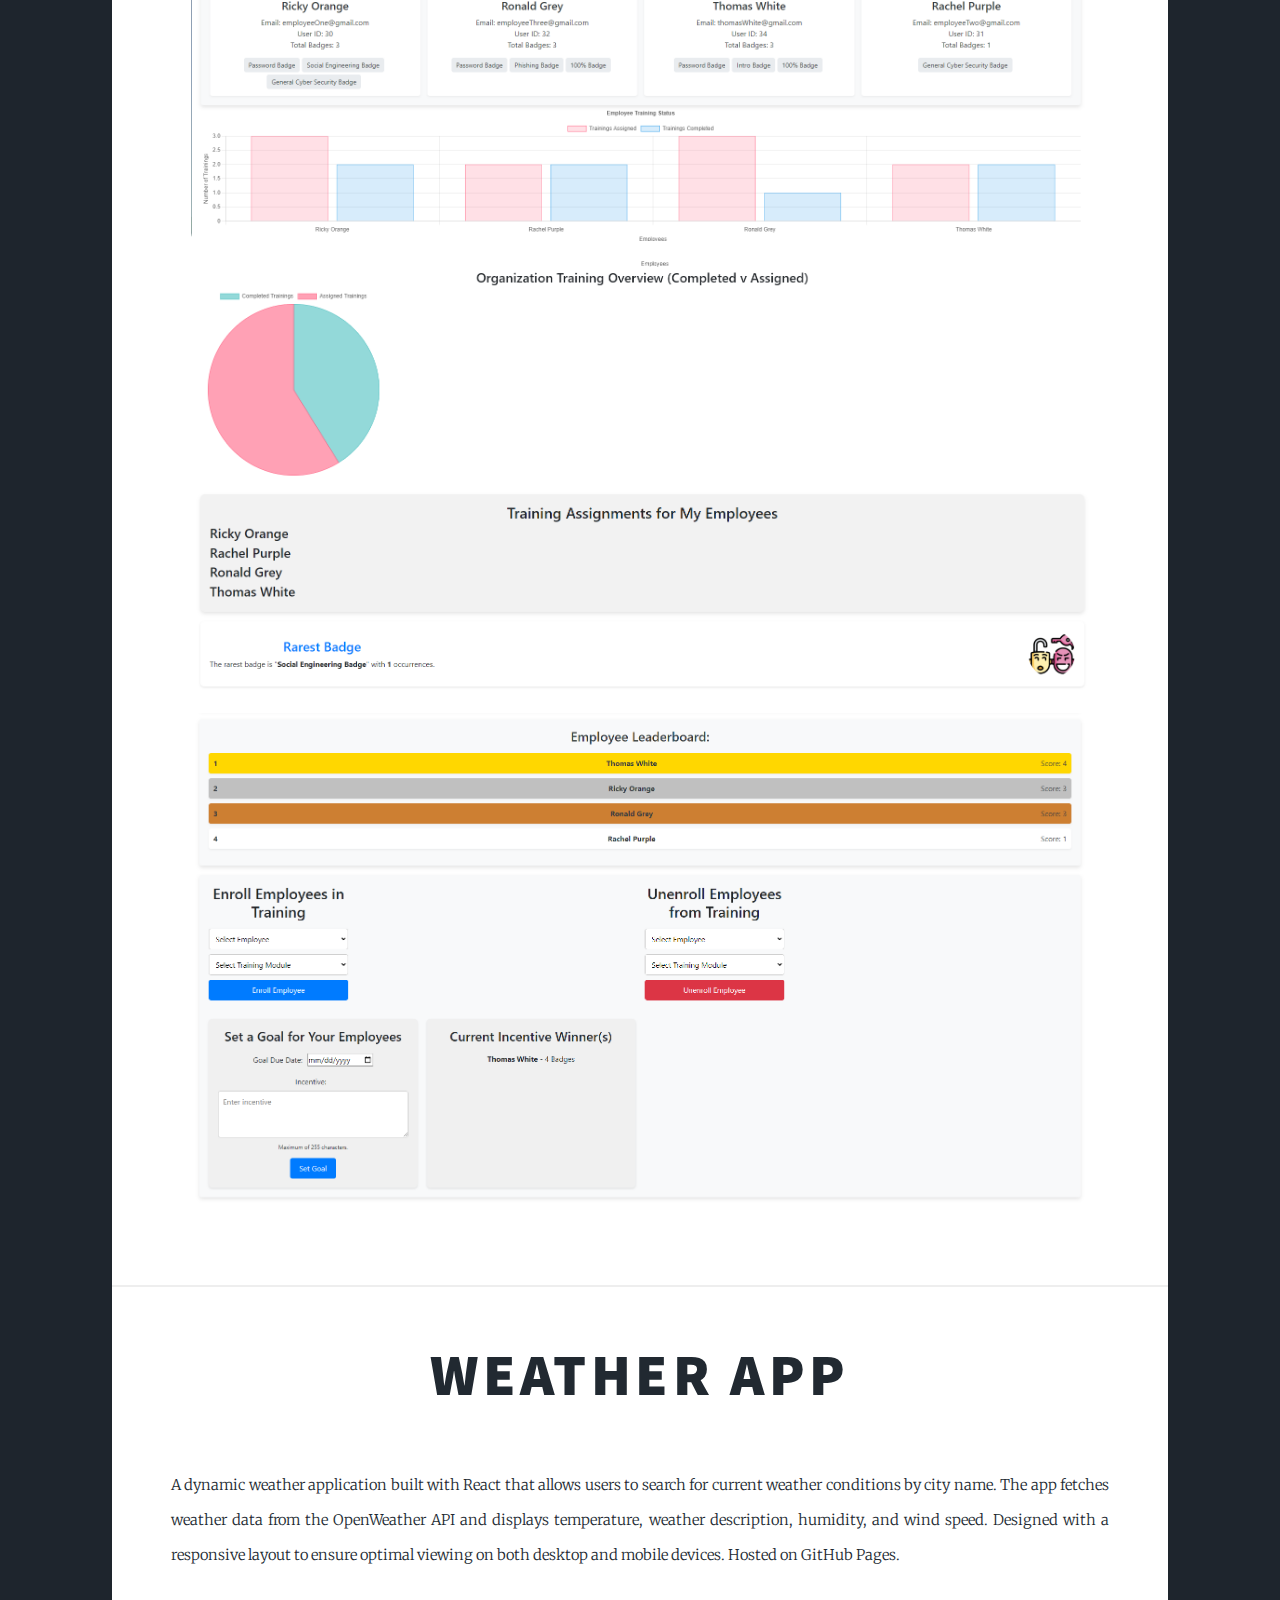
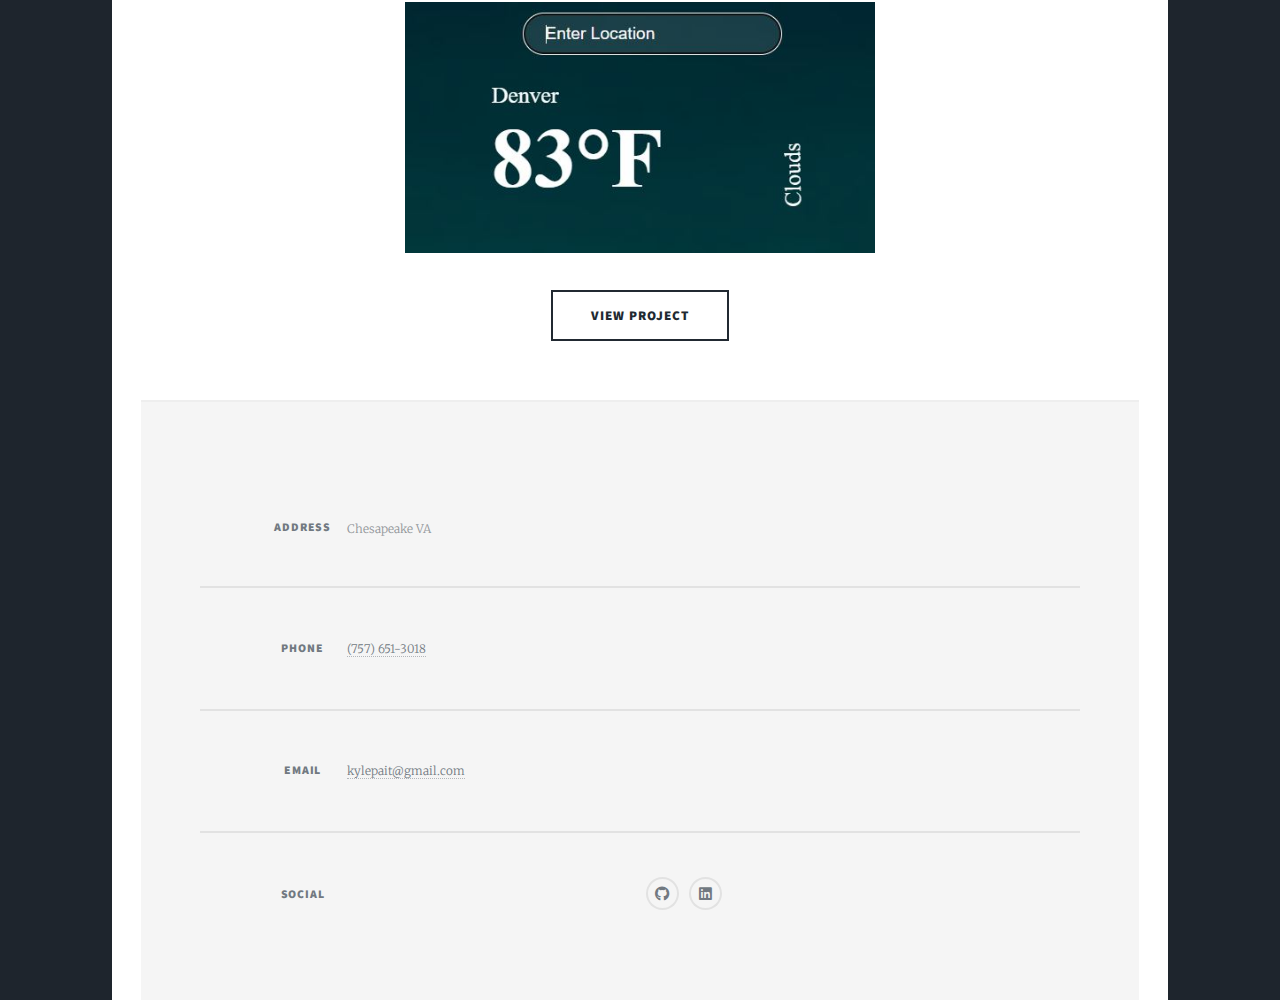
==== commit 2e3f36c2: "Add files via upload" ====
--- a/elements.html
+++ b/elements.html
@@ -87,6 +87,33 @@
 							</div>
 						</section>
 
+						<!--Post-->
+						<section>
+							<header class="major">
+								<h1>Weather App</h1>
+							</header>
+
+							<p>
+								A dynamic weather application built with React that allows users to search 
+								for current weather conditions by city name. The app fetches weather data 
+								from the OpenWeather API and displays temperature, weather description, humidity, 
+								and wind speed. Designed with a responsive layout to ensure optimal viewing 
+								on both desktop and mobile devices. Hosted on GitHub Pages.
+							</p>
+
+							<div style="text-align: center;">
+								<a href="https://kylepait.github.io/weather-app-react/" target="_blank" rel="noopener noreferrer" class="image fit">
+								  <img src="images/weatherAppReact.JPG" alt="" style="width: 50%; height: auto; display: block; margin: 0 auto;" />
+								</a>
+							</div>
+							  
+							  
+							<ul class="actions special">
+								<li><a href="https://kylepait.github.io/weather-app-react/" class="button large" target="_blank" rel="noopener noreferrer">View Project</a></li>
+							</ul>
+							  
+						</section>
+
 
 				<!-- Footer -->
 					<footer id="footer">
--- a/assets/css/main.css
+++ b/assets/css/main.css
@@ -1,11 +1,25 @@
 @import url(fontawesome-all.min.css);
 @import url("https://fonts.googleapis.com/css?family=Merriweather:300,700,300italic,700italic|Source+Sans+Pro:900");
 
-/*
-	Massively by HTML5 UP
-	html5up.net | @ajlkn
-	Free for personal and commercial use under the CCA 3.0 license (html5up.net/license)
+/*
+	Massively by HTML5 UP
+	html5up.net | @ajlkn
+	Free for personal and commercial use under the CCA 3.0 license (html5up.net/license)
 */
+
+.image-gallery {
+    display: grid;
+    grid-template-columns: repeat(auto-fill, minmax(600px, 1fr));
+    gap: 20px;
+    padding: 20px;
+}
+
+.image-gallery img {
+    width: 100%;
+    height: auto;
+    border-radius: 8px;
+}
+
 
 html, body, div, span, applet, object,
 iframe, h1, h2, h3, h4, h5, h6, p, blockquote,
